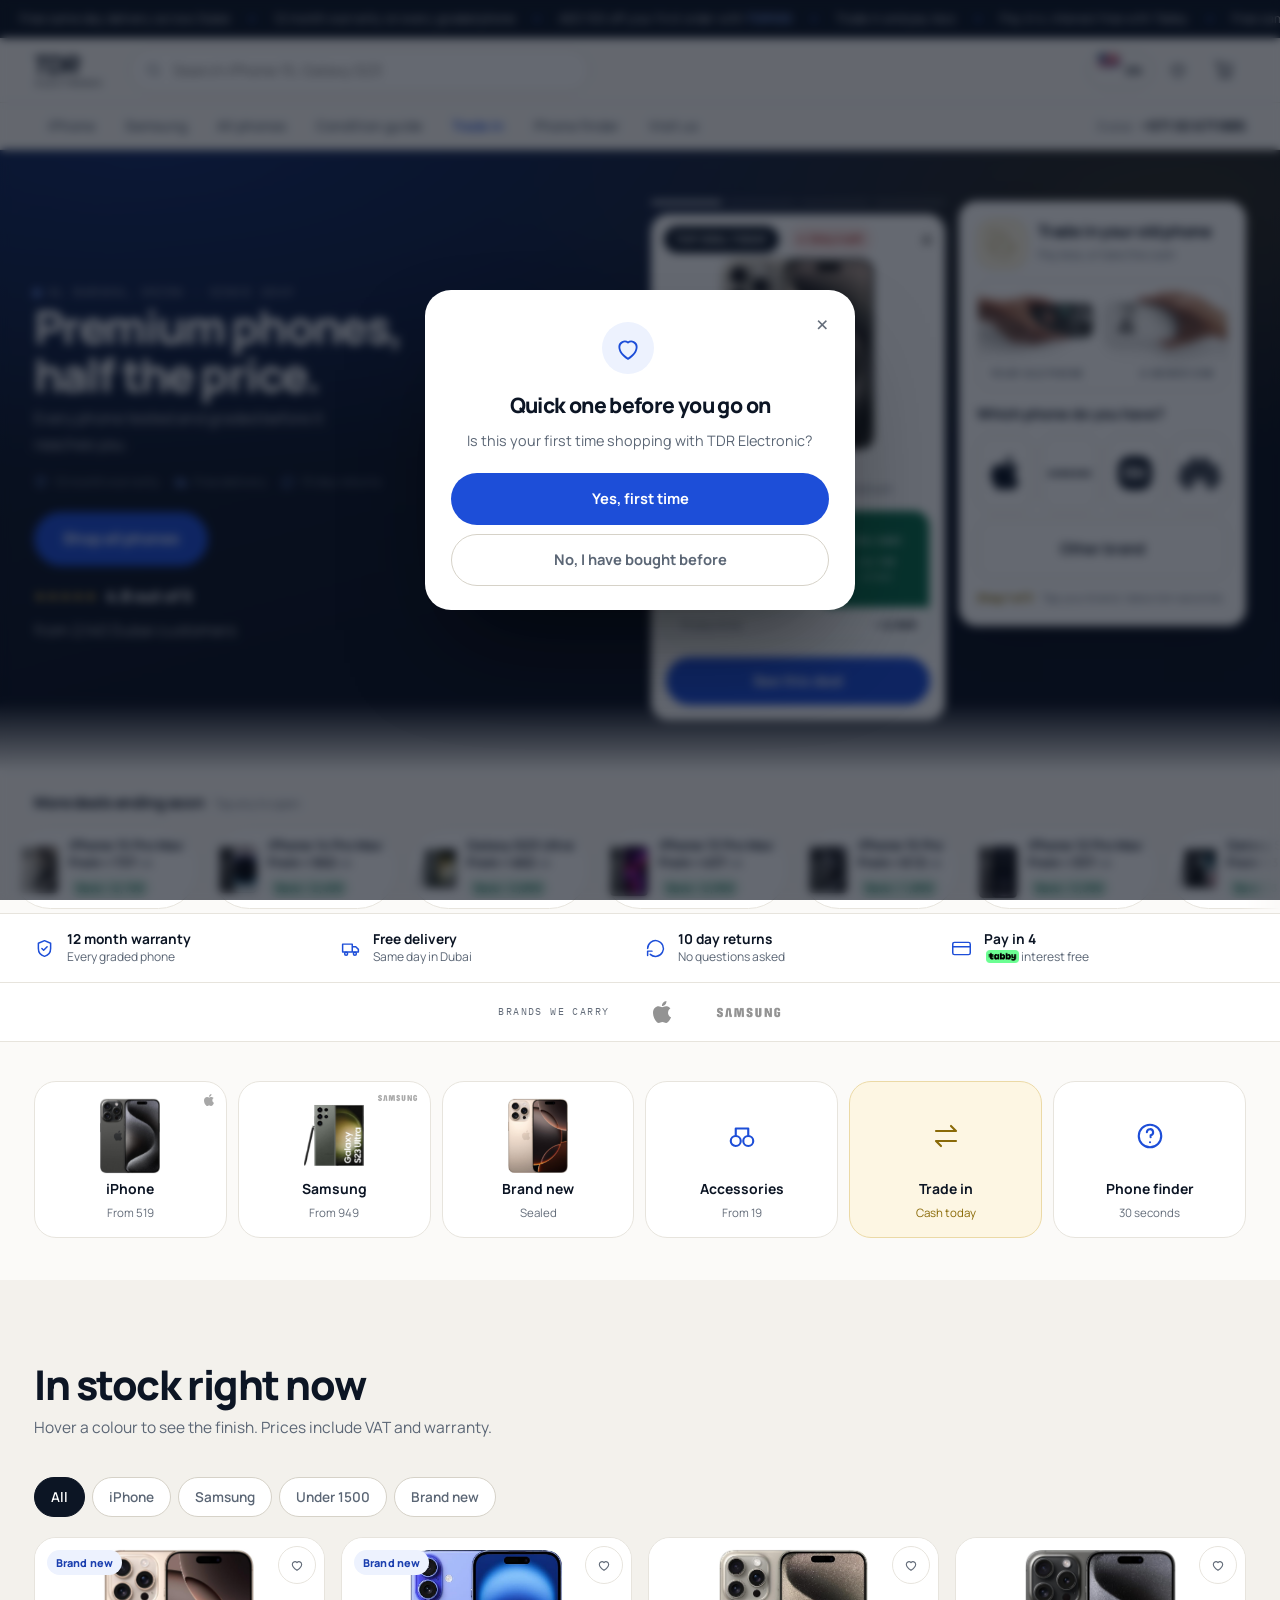
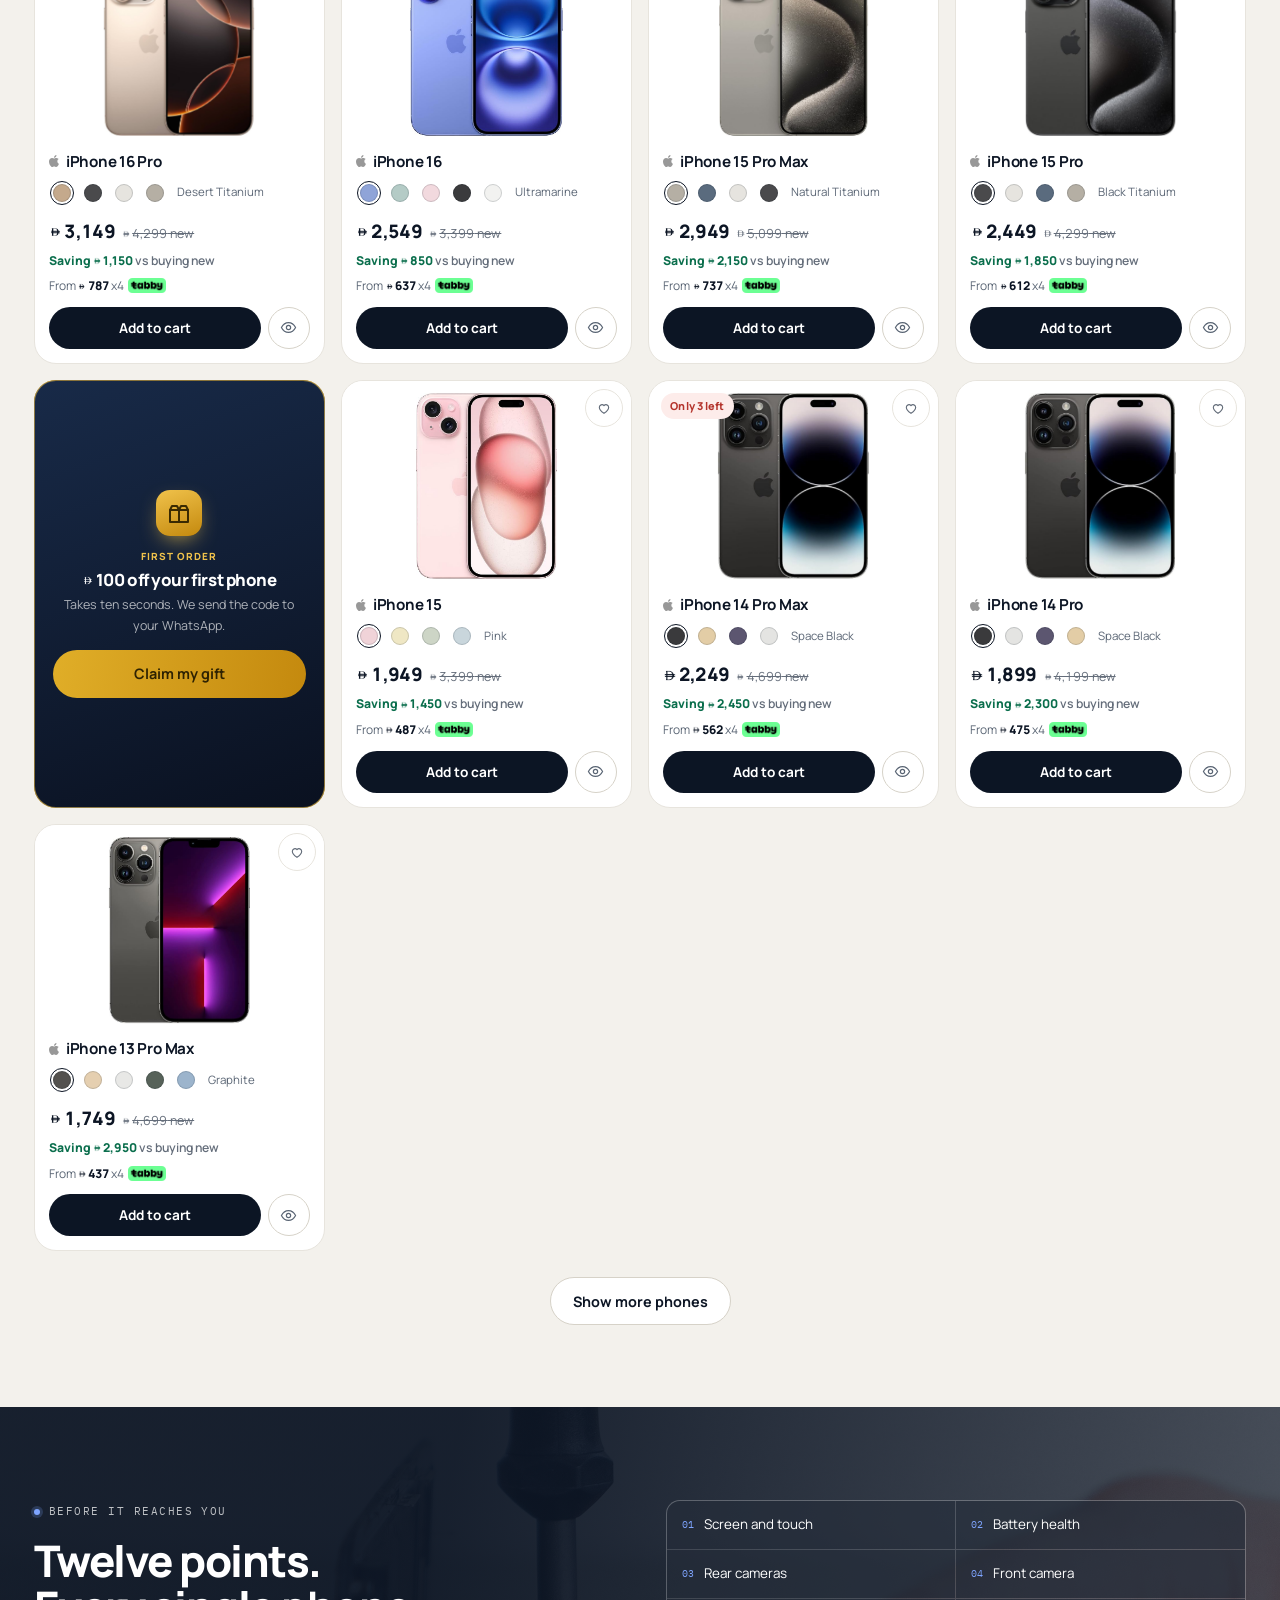
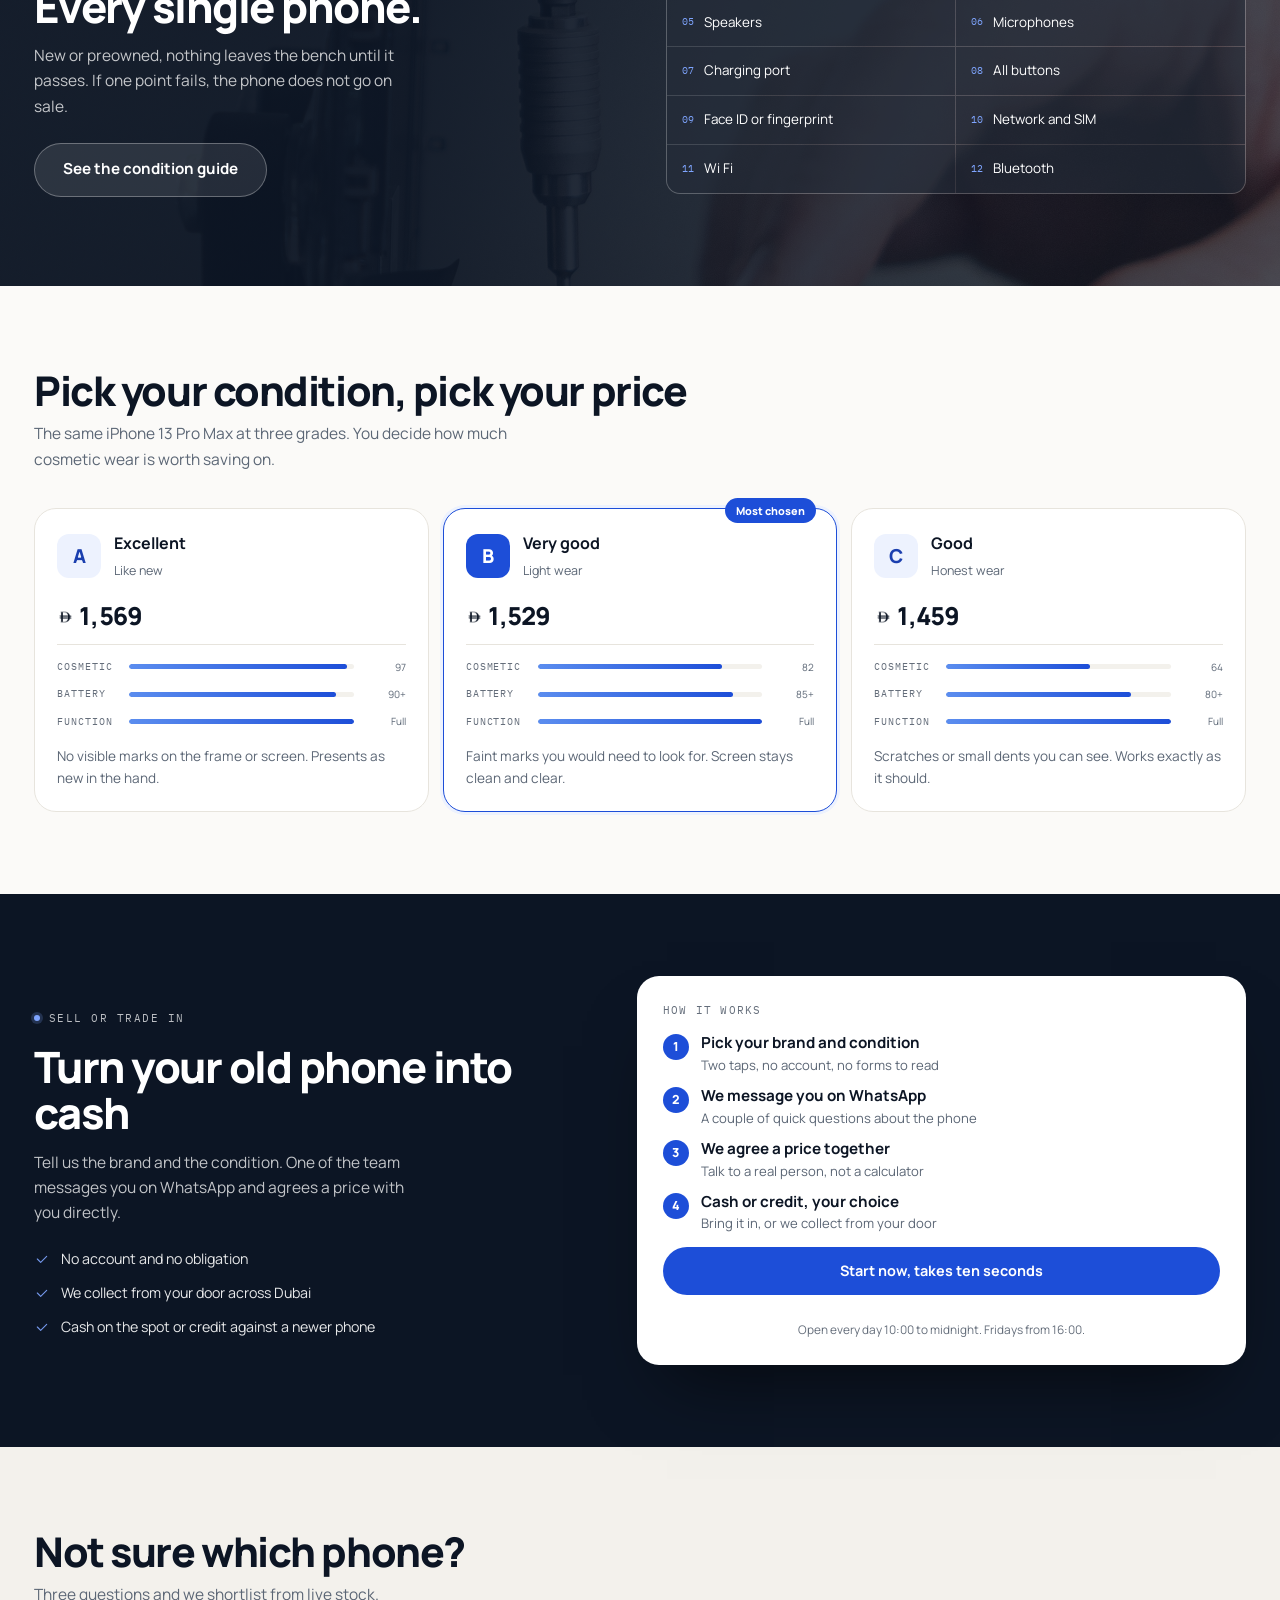
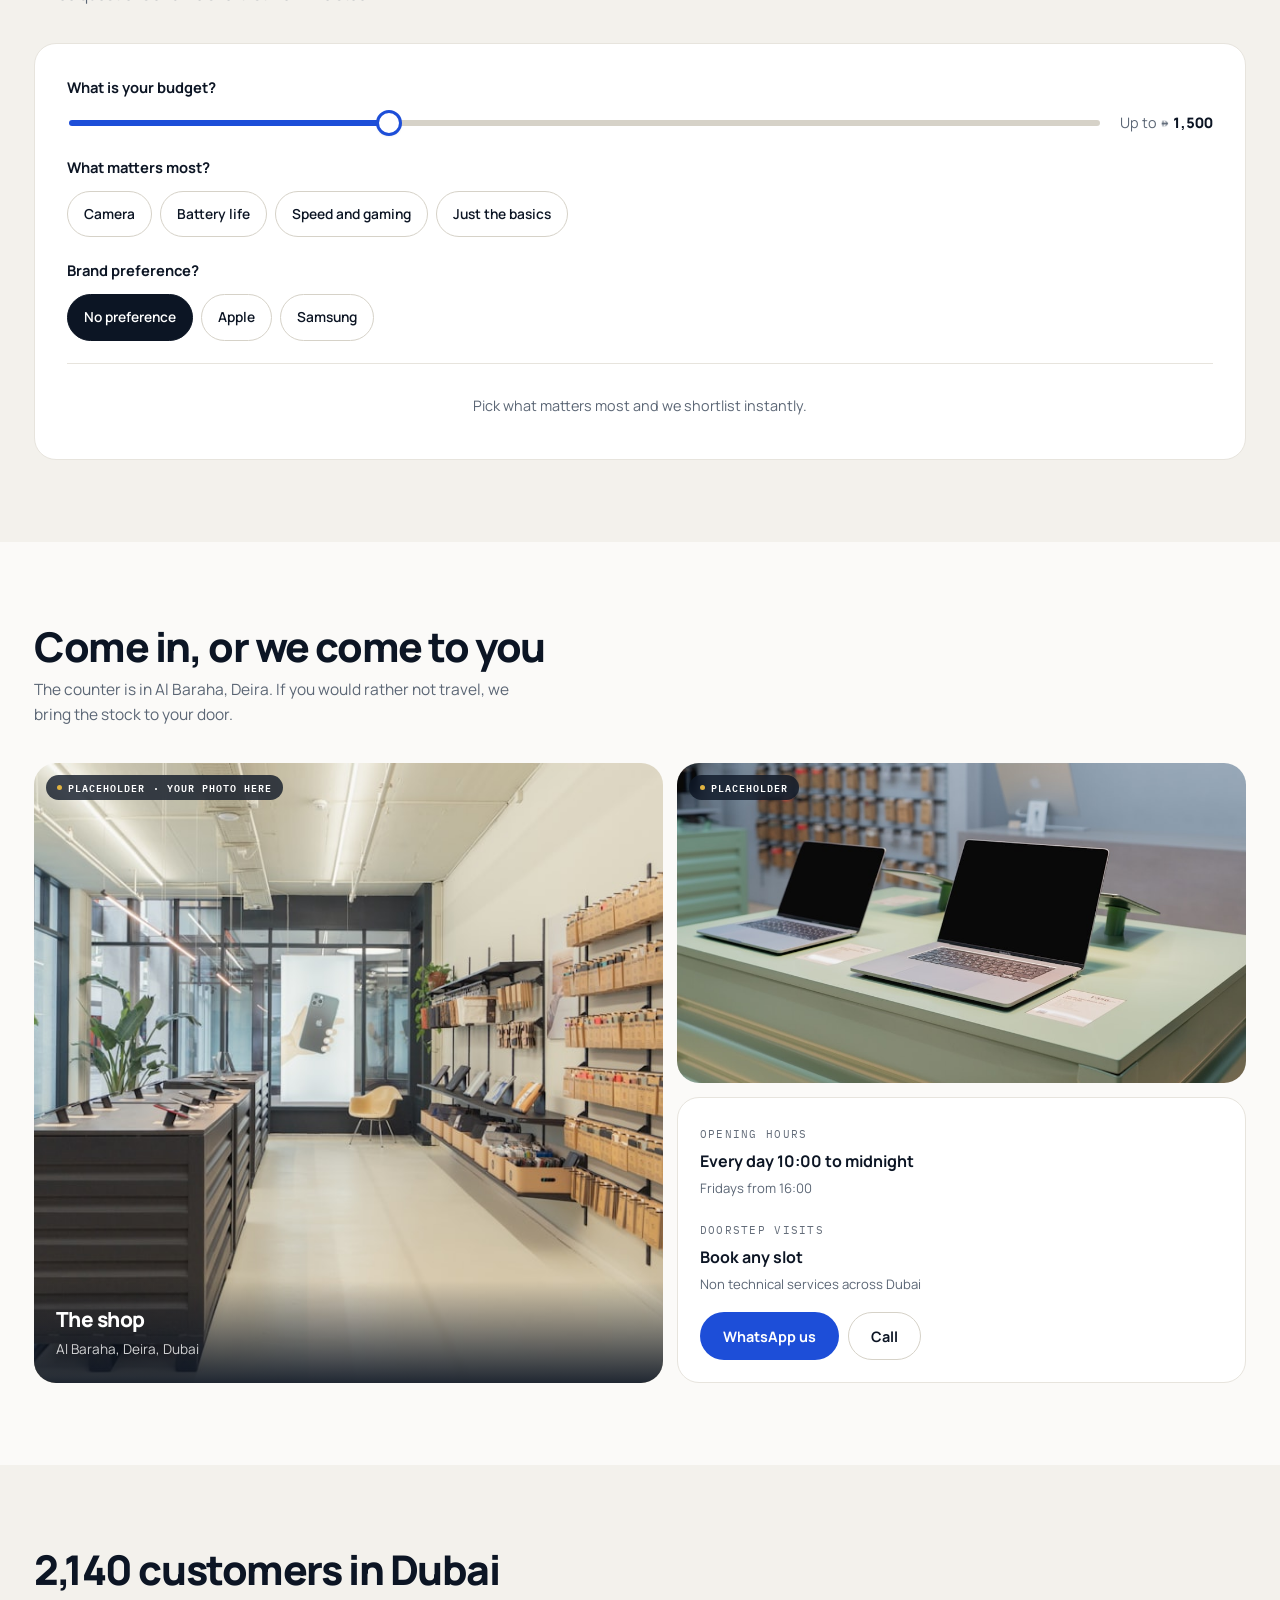
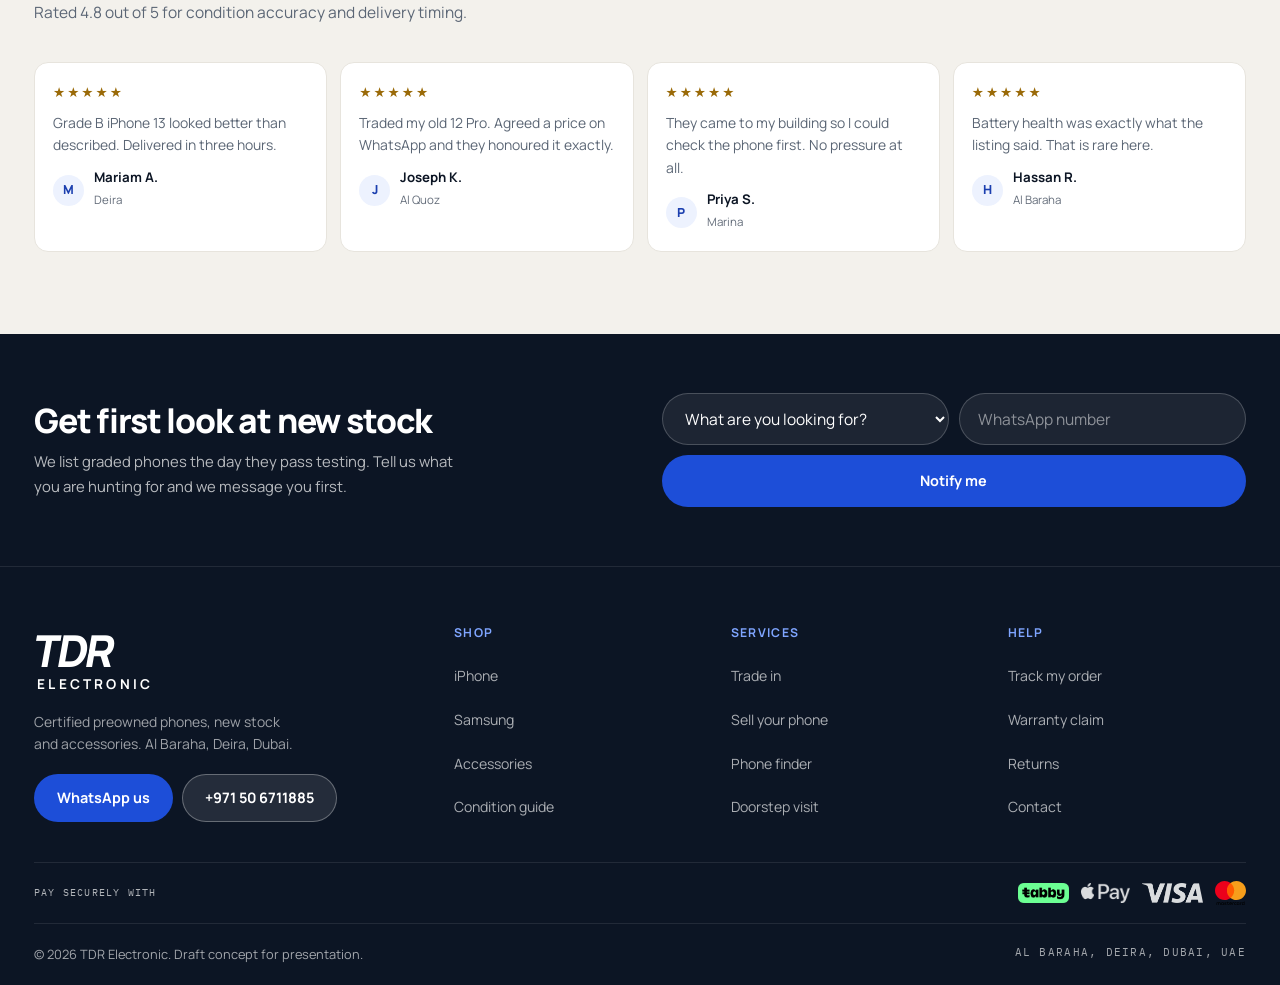
==== index.html @ 257aaaed "TDR Electronic storefront prototype, v9 Client-facing build: real branding, four languages, no trade" ====
<!doctype html>
<html lang="en">
<head>
<meta charset="utf-8">
<meta name="viewport" content="width=device-width, initial-scale=1, viewport-fit=cover">
<title>TDR Electronic | Certified Preowned Phones in Dubai</title>
<meta name="description" content="Certified preowned iPhones, Samsung and accessories in Al Baraha, Deira. Graded A to C, tested on 12 points, 12 month warranty, same day delivery across Dubai.">
<meta name="robots" content="noindex, nofollow">
<meta name="theme-color" content="#0C1524">
<link rel="icon" href="favicon.svg" type="image/svg+xml">
<link rel="preconnect" href="https://fonts.googleapis.com">
<link rel="preconnect" href="https://fonts.gstatic.com" crossorigin>
<link href="https://fonts.googleapis.com/css2?family=Manrope:wght@400;500;600;700;800&family=IBM+Plex+Mono:wght@400;500&display=swap" rel="stylesheet">
<link rel="stylesheet" href="assets/css/style.css">
<link rel="stylesheet" href="assets/css/v5.css">
<link rel="stylesheet" href="assets/css/v6.css">
<link rel="stylesheet" href="assets/css/i18n.css">
</head>
<body>

<svg width="0" height="0" style="position:absolute" aria-hidden="true"><defs>
  <linearGradient id="sheen" x1="0" y1="0" x2="1" y2="1">
    <stop offset="0" stop-color="#fff" stop-opacity=".34"/><stop offset=".26" stop-color="#fff" stop-opacity=".06"/>
    <stop offset=".55" stop-color="#000" stop-opacity=".10"/><stop offset=".80" stop-color="#fff" stop-opacity=".05"/>
    <stop offset="1" stop-color="#fff" stop-opacity=".22"/></linearGradient>
  <linearGradient id="rail" x1="0" y1="0" x2="1" y2="0">
    <stop offset="0" stop-color="#fff" stop-opacity=".55"/><stop offset=".5" stop-color="#fff" stop-opacity=".12"/>
    <stop offset="1" stop-color="#fff" stop-opacity=".42"/></linearGradient>
  <radialGradient id="lens" cx=".35" cy=".3" r=".85">
    <stop offset="0" stop-color="#5c6b80"/><stop offset=".45" stop-color="#1a222e"/><stop offset="1" stop-color="#080c12"/></radialGradient>
  <linearGradient id="plate" x1="0" y1="0" x2=".8" y2="1">
    <stop offset="0" stop-color="#fff" stop-opacity=".22"/><stop offset="1" stop-color="#000" stop-opacity=".14"/></linearGradient>
  <radialGradient id="grnd" cx=".5" cy=".5" r=".5">
    <stop offset="0" stop-color="#0C1524" stop-opacity=".30"/><stop offset="1" stop-color="#0C1524" stop-opacity="0"/></radialGradient>
</defs></svg>

<button class="ifab" id="insightFab">
  <svg viewBox="0 0 24 24"><circle cx="12" cy="12" r="3"/><path d="M2 12s3.6-7 10-7 10 7 10 7-3.6 7-10 7-10-7-10-7z"/></svg><span data-i18n="ui.insight">Insight</span>
</button>
<div class="ip" id="insightPanel" hidden>
  <div class="ip__hd"><b data-i18n="ui.captured">Captured this session</b><button id="ipClose" aria-label="Close" data-i18n-al="f.close">&times;</button></div>
  <div class="ip__st"><div><span id="ipLeads">0</span><em data-i18n="ui.leads">Leads</em></div><div><span id="ipSignals">0</span><em data-i18n="ui.signals">Signals</em></div><div><span id="ipValue">0</span><em data-i18n="ui.pipeline">Pipeline</em></div></div>
  <ul class="ip__log" id="ipLog"><li class="ip__e" data-i18n="ui.insightP">Click around to see what the site records.</li></ul>
  <p class="ip__n" data-i18n="ui.insightS">Each dashed marker earns data, not just a sale.</p>
</div>

<div class="anno"><div class="anno__t" id="annoTrack"></div></div>

<header class="hdr" id="hdr">
  <div class="wrap hdr__in">
    <button class="burger" id="burger" aria-label="Menu" data-i18n-al="nav.menu"><span></span><span></span><span></span></button>
    <a class="wm" href="#top" aria-label="TDR Electronic">
      <span class="wm__r" aria-hidden="true"><span>T</span><span class="wm__d">D</span><span>R</span></span>
      <span class="wm__s" aria-hidden="true">ELECTRONIC</span>
    </a>
    <form class="srch" id="searchForm" data-capture="Search query. Shows demand for models you do not stock yet.">
      <svg viewBox="0 0 24 24"><circle cx="11" cy="11" r="7"/><path d="M20 20l-3.5-3.5"/></svg>
      <input id="searchInput" type="search" placeholder="Search iPhone 15, Galaxy S23" data-i18n-ph="nav.searchPh" autocomplete="off">
      <div class="srch__d" id="searchDrop" hidden></div>
    </form>
    <div class="hdr__a">
      <div class="lang" id="lang">
        <button class="lang__b" id="langBtn" aria-haspopup="true" aria-expanded="false" aria-label="Language">
          <svg viewBox="0 0 24 24"><circle cx="12" cy="12" r="9"/><path d="M3 12h18M12 3a15 15 0 0 1 0 18M12 3a15 15 0 0 0 0 18"/></svg>
          <b id="langNow">EN</b>
        </button>
        <div class="lang__m" id="langMenu" hidden></div>
      </div>
      <button class="ib ib--srch" id="srchToggle" aria-label="Search" data-i18n-al="nav.search"><svg viewBox="0 0 24 24"><circle cx="11" cy="11" r="7"/><path d="M20 20l-3.5-3.5"/></svg></button>
      <button class="ib" id="wishBtn" aria-label="Wishlist" data-i18n-al="nav.wish"><svg viewBox="0 0 24 24"><path d="M12 20s-7-4.4-7-9a4 4 0 0 1 7-2.6A4 4 0 0 1 19 11c0 4.6-7 9-7 9z"/></svg><b class="bdg zero" id="wishCount">0</b></button>
      <button class="ib" id="cartBtn" aria-label="Cart" data-i18n-al="nav.cart"><svg viewBox="0 0 24 24"><path d="M6 6h15l-1.5 9h-12z"/><path d="M6 6L5 2H2"/><circle cx="9" cy="20" r="1.6"/><circle cx="18" cy="20" r="1.6"/></svg><b class="bdg zero" id="cartCount">0</b></button>
    </div>
  </div>
  <nav class="nav" id="nav"><div class="wrap nav__in">
    <a href="#shop" data-filter="Apple" data-i18n="nav.iphone">iPhone</a><a href="#shop" data-filter="Samsung" data-i18n="nav.samsung">Samsung</a>
    <a href="#shop" data-filter="all" data-i18n="nav.all">All phones</a><a href="#grades" data-i18n="nav.grades">Condition guide</a>
    <a href="#tradein" class="hot" data-i18n="nav.tradein">Trade in</a><a href="#finder" data-i18n="nav.finder">Phone finder</a><a href="#visit" data-i18n="nav.visit">Visit us</a>
    <span class="nav__ph">Dubai · <a href="tel:+971506711885">+971 50 6711885</a></span>
  </div></nav>
</header>

<main id="top">

<section class="hero">
  <div class="wrap hero__in">

    <div class="hero__c">
      <span class="eyb eyb--l"><i></i><span data-i18n="hero.eyb">Al Baraha, Deira &middot; Since 2019</span></span>
      <h1><span data-i18n="hero.h1a">Premium phones,</span><br><span data-i18n="hero.h1b">half the price.</span></h1>
      <p data-i18n="hero.sub">Every phone tested and graded before it reaches you.</p>
      <ul class="hero__t">
        <li><svg viewBox="0 0 24 24"><path d="M12 3l7 3v6c0 5-3.5 8-7 9-3.5-1-7-4-7-9V6z"/><path d="M9 12l2 2 4-4"/></svg><span data-i18n="trust.warranty">12 month warranty</span></li>
        <li><svg viewBox="0 0 24 24"><path d="M3 7h11v9H3zM14 10h4l3 3v3h-7z"/><circle cx="7" cy="18" r="1.7"/><circle cx="17" cy="18" r="1.7"/></svg><span data-i18n="trust.delivery">Free delivery</span></li>
        <li><svg viewBox="0 0 24 24"><path d="M3 12a9 9 0 1 1 3 6.7"/><path d="M3 20v-5h5"/></svg><span data-i18n="trust.returns">10 day returns</span></li>
      </ul>
      <div class="hero__cta">
        <a class="btn btn--p btn--l" href="#shop" data-i18n="hero.cta">Shop all phones</a>
      </div>
      <p class="hero__pf"><span class="hero__st" aria-hidden="true">★★★★★</span>
        <b data-i18n="hero.rating">4.8 out of 5</b> <span data-i18n="hero.ratingFrom">from 2,140 Dubai customers</span></p>
    </div>

    <div class="hero__m">
      <div class="deal" id="deal">
        <div class="deal__pg" id="dealPg"></div>
        <div class="deal__vp"><div class="deal__tr" id="dealTrack"></div></div>
        <button class="deal__nv deal__nv--p" id="dealPrev" aria-label="Previous deal" data-i18n-al="ui.prev"><svg viewBox="0 0 24 24"><path d="M15 6l-6 6 6 6"/></svg></button>
        <button class="deal__nv deal__nv--n" id="dealNext" aria-label="Next deal" data-i18n-al="ui.next"><svg viewBox="0 0 24 24"><path d="M9 6l6 6-6 6"/></svg></button>
      </div>

      <!-- trade in, sitting directly beside the deals -->
      <section class="tin2" id="tin2" data-capture="Trade in starter. Captures the model they own before anything else is asked.">
        <div class="tin2__hd">
          <span class="tin2__ic" aria-hidden="true">
            <i class="tin2__glyph" aria-hidden="true"></i>
          </span>
          <div>
            <b data-i18n="tin.title">Trade in your old phone</b>
            <i data-i18n="tin.sub">Pay less, or take the cash</i>
          </div>
        </div>

        <figure class="tin2__ph">
          <img src="assets/img/tradein-hero.webp" alt="An older phone being handed over in exchange for a new one in its box" loading="lazy" decoding="async" width="2000" height="723">
          <figcaption><span data-i18n="tin.old">Your old phone</span><span data-i18n="tin.new">A newer one</span></figcaption>
        </figure>

        <div class="tin2__q">
          <label id="tin2Lbl">Which phone do you have?</label>
          <div class="tin2__head" id="tin2Head"></div>
          <div class="tin2__opts" id="tin2Opts"></div>
          <p class="tin2__step"><b id="tin2Step">Step 1 of 3</b><span id="tin2Hint">Tap your brand, takes ten seconds</span></p>
        </div>
      </section>
    </div>

  </div>
</section>

<section class="orail">
  <div class="orail__h wrap"><b data-i18n="ui.moreDeals">More deals ending soon</b><span data-i18n="ui.tapOpen">Tap any to open</span></div>
  <div class="orail__vp"><div class="orail__t" id="offerTrack"></div></div>
</section>

<div class="tr"><div class="wrap tr__in">
  <div><svg viewBox="0 0 24 24"><path d="M12 3l7 3v6c0 5-3.5 8-7 9-3.5-1-7-4-7-9V6z"/><path d="M9 12l2 2 4-4"/></svg><b data-i18n="trust.warranty">12 month warranty</b><i data-i18n="trust.warrantySub">Every graded phone</i></div>
  <div><svg viewBox="0 0 24 24"><path d="M3 7h11v9H3zM14 10h4l3 3v3h-7z"/><circle cx="7" cy="18" r="1.7"/><circle cx="17" cy="18" r="1.7"/></svg><b data-i18n="trust.delivery">Free delivery</b><i data-i18n="trust.deliverySub">Same day in Dubai</i></div>
  <div><svg viewBox="0 0 24 24"><path d="M3 12a9 9 0 1 1 3 6.7"/><path d="M3 20v-5h5"/></svg><b data-i18n="trust.returns">10 day returns</b><i data-i18n="trust.returnsSub">No questions asked</i></div>
  <div><svg viewBox="0 0 24 24"><rect x="2" y="5" width="20" height="14" rx="2"/><path d="M2 10h20"/></svg><b data-i18n="trust.pay4">Pay in 4</b><i><img class="tby" src="assets/img/logo/tabby.webp" alt="Tabby"> <span data-i18n="trust.pay4Sub">interest free</span></i></div>
</div></div>

<div class="brands"><div class="wrap brands__in"><span data-i18n="ui.brands">Brands we carry</span><img src="assets/img/logo/apple.svg" alt="Apple"><img class="bw" src="assets/img/logo/samsung.png" alt="Samsung"></div></div>

<section class="sec sec--tight">
  <div class="wrap"><div class="rail" id="catRail">
    <a class="rc" href="#shop" data-filter="Apple"><div class="rc__d" data-dev="ip15p"></div><img class="rc__lg" src="assets/img/logo/apple.svg" alt=""><b data-i18n="nav.iphone">iPhone</b><i><span data-i18n="price.fromShort">From</span> 519</i></a>
    <a class="rc" href="#shop" data-filter="Samsung"><div class="rc__d" data-dev="s23u"></div><img class="rc__lg rc__lg--w" src="assets/img/logo/samsung.png" alt=""><b data-i18n="nav.samsung">Samsung</b><i><span data-i18n="price.fromShort">From</span> 949</i></a>
    <a class="rc" href="#shop" data-filter="new"><div class="rc__d" data-dev="ip16p"></div><b data-i18n="rail.new">Brand new</b><i data-i18n="rail.newSub">Sealed</i></a>
    <a class="rc rc--acc" href="#shop"><div class="rc__i"><svg viewBox="0 0 24 24"><circle cx="7" cy="16" r="4"/><circle cx="17" cy="16" r="4"/><path d="M7 12V6h10v6"/></svg></div><b data-i18n="rail.acc">Accessories</b><i><span data-i18n="price.fromShort">From</span> 19</i></a>
    <a class="rc rc--gold" href="#tradein"><div class="rc__i"><svg viewBox="0 0 24 24"><path d="M4 8h16l-4-4M20 16H4l4 4"/></svg></div><b data-i18n="rail.tradein">Trade in</b><i data-i18n="rail.tradeinSub">Cash today</i></a>
    <a class="rc rc--acc" href="#finder"><div class="rc__i"><svg viewBox="0 0 24 24"><circle cx="12" cy="12" r="9"/><path d="M9.5 9a2.5 2.5 0 1 1 3 2.5V13"/><path d="M12 17h.01"/></svg></div><b data-i18n="nav.finder">Phone finder</b><i data-i18n="rail.quick">30 seconds</i></a>
  </div></div>
</section>

<section class="sec sec--pap" id="shop">
  <div class="wrap">
    <header class="sh">
      <div><h2 data-i18n="grid.h2">In stock right now</h2><p data-i18n="grid.sub">Hover a colour to see the finish. Prices include VAT and warranty.</p></div>
    </header>
    <div class="fl" id="filters" data-capture="Filter use. Tells you which brands and budgets your traffic wants.">
      <button class="on" data-f="all" data-i18n="grid.all">All</button><button data-f="Apple" data-i18n="nav.iphone">iPhone</button>
      <button data-f="Samsung" data-i18n="nav.samsung">Samsung</button><button data-f="under1500" data-i18n="grid.under">Under 1500</button><button data-f="new" data-i18n="card.new">Brand new</button>
    </div>
    <div class="grid" id="grid"></div>
    <div class="more"><button class="btn btn--o" id="loadMore" data-i18n="grid.more">Show more phones</button></div>
  </div>
</section>

<section class="chk">
  <div class="chk__bg"><img src="assets/img/workshop-sm.jpg" srcset="assets/img/workshop-sm.jpg 1000w, assets/img/workshop.jpg 2400w" sizes="100vw" loading="lazy" alt=""></div>
  <div class="wrap chk__in">
    <div class="chk__c">
      <span class="eyb eyb--l"><i></i><span data-i18n="chk.eyb">Before it reaches you</span></span>
      <h2><span data-i18n="chk.h2a">Twelve points.</span><br><span data-i18n="chk.h2b">Every single phone.</span></h2>
      <p data-i18n="chk.p">New or preowned, nothing leaves the bench until it passes. If one point fails, the phone does not go on sale.</p>
      <a class="btn btn--w btn--l" href="#grades" data-i18n="chk.cta">See the condition guide</a>
    </div>
    <ol class="chk__l">
      <li data-i18n="chk.1">Screen and touch</li><li data-i18n="chk.2">Battery health</li><li data-i18n="chk.3">Rear cameras</li><li data-i18n="chk.4">Front camera</li>
      <li data-i18n="chk.5">Speakers</li><li data-i18n="chk.6">Microphones</li><li data-i18n="chk.7">Charging port</li><li data-i18n="chk.8">All buttons</li>
      <li data-i18n="chk.9">Face ID or fingerprint</li><li data-i18n="chk.10">Network and SIM</li><li data-i18n="chk.11">Wi Fi</li><li data-i18n="chk.12">Bluetooth</li>
    </ol>
  </div>
</section>

<section class="sec" id="grades">
  <div class="wrap">
    <header class="sh"><div><h2 data-i18n="gr.h2">Pick your condition, pick your price</h2>
      <p data-i18n="gr.sub">The same iPhone 13 Pro Max at three grades. You decide how much cosmetic wear is worth saving on.</p></div></header>
    <div class="gr">
      <article class="gc"><div class="gc__h"><span class="gl">A</span><div><b data-i18n="gr.a">Excellent</b><i data-i18n="gr.aSub">Like new</i></div></div>
        <div class="gc__p"><i class="dh"></i>1,569</div>
        <ul><li><span data-i18n="gr.cosmetic">Cosmetic</span><i class="mt"><b style="--v:97%"></b></i><em>97</em></li>
          <li><span data-i18n="gr.battery">Battery</span><i class="mt"><b style="--v:92%"></b></i><em>90+</em></li>
          <li><span data-i18n="gr.function">Function</span><i class="mt"><b style="--v:100%"></b></i><em data-i18n="gr.full">Full</em></li></ul>
        <p data-i18n="gr.aTxt">No visible marks on the frame or screen. Presents as new in the hand.</p></article>
      <article class="gc is-p"><span class="gt" data-i18n="gr.chosen">Most chosen</span>
        <div class="gc__h"><span class="gl">B</span><div><b data-i18n="gr.b">Very good</b><i data-i18n="gr.bSub">Light wear</i></div></div>
        <div class="gc__p"><i class="dh"></i>1,529</div>
        <ul><li><span data-i18n="gr.cosmetic">Cosmetic</span><i class="mt"><b style="--v:82%"></b></i><em>82</em></li>
          <li><span data-i18n="gr.battery">Battery</span><i class="mt"><b style="--v:87%"></b></i><em>85+</em></li>
          <li><span data-i18n="gr.function">Function</span><i class="mt"><b style="--v:100%"></b></i><em data-i18n="gr.full">Full</em></li></ul>
        <p data-i18n="gr.bTxt">Faint marks you would need to look for. Screen stays clean and clear.</p></article>
      <article class="gc"><div class="gc__h"><span class="gl">C</span><div><b data-i18n="gr.c">Good</b><i data-i18n="gr.cSub">Honest wear</i></div></div>
        <div class="gc__p"><i class="dh"></i>1,459</div>
        <ul><li><span data-i18n="gr.cosmetic">Cosmetic</span><i class="mt"><b style="--v:64%"></b></i><em>64</em></li>
          <li><span data-i18n="gr.battery">Battery</span><i class="mt"><b style="--v:82%"></b></i><em>80+</em></li>
          <li><span data-i18n="gr.function">Function</span><i class="mt"><b style="--v:100%"></b></i><em data-i18n="gr.full">Full</em></li></ul>
        <p data-i18n="gr.cTxt">Scratches or small dents you can see. Works exactly as it should.</p></article>
    </div>
  </div>
</section>

<section class="sec sec--ink" id="tradein">
  <div class="wrap tin">
    <div class="tin__c">
      <span class="eyb eyb--l"><i></i><span data-i18n="tin2.eyb">Sell or trade in</span></span>
      <h2 data-i18n="tin2.h2">Turn your old phone into cash</h2>
      <p data-i18n="tin2.p">Tell us the brand and the condition. One of the team messages you on WhatsApp and agrees a price with you directly.</p>
      <ul class="tin__l">
        <li><svg viewBox="0 0 24 24"><path d="M5 12l5 5 9-9"/></svg><span data-i18n="tin2.l1">No account and no obligation</span></li>
        <li><svg viewBox="0 0 24 24"><path d="M5 12l5 5 9-9"/></svg><span data-i18n="tin2.l2">We collect from your door across Dubai</span></li>
        <li><svg viewBox="0 0 24 24"><path d="M5 12l5 5 9-9"/></svg><span data-i18n="tin2.l3">Cash on the spot or credit against a newer phone</span></li>
      </ul>
    </div>
    <!-- The price is agreed on WhatsApp, not quoted here, so this panel sells
         certainty instead of a number. Knowing exactly what happens next is what
         replaces the figure as the reason to finish. -->
    <div class="tin__b tin__b--how">
      <span class="mono" data-i18n="tin2.how">How it works</span>
      <ol class="hw">
        <li><b>1</b><div><strong data-i18n="tin2.s1">Pick your brand and condition</strong><span data-i18n="tin2.s1s">Two taps, no account, no forms to read</span></div></li>
        <li><b>2</b><div><strong data-i18n="tin2.s2">We message you on WhatsApp</strong><span data-i18n="tin2.s2s">A couple of quick questions about the phone</span></div></li>
        <li><b>3</b><div><strong data-i18n="tin2.s3">We agree a price together</strong><span data-i18n="tin2.s3s">Talk to a real person, not a calculator</span></div></li>
        <li><b>4</b><div><strong data-i18n="tin2.s4">Cash or credit, your choice</strong><span data-i18n="tin2.s4s">Bring it in, or we collect from your door</span></div></li>
      </ol>
      <a class="btn btn--p btn--full" href="#tin2" id="tinJump" data-i18n="tin2.cta">Start now, takes ten seconds</a>
      <p class="fine" data-i18n="tin.hours">Open every day 10:00 to midnight. Fridays from 16:00.</p>
    </div>
  </div>
</section>

<section class="sec sec--pap" id="finder">
  <div class="wrap">
    <header class="sh"><div><h2 data-i18n="fin.h2">Not sure which phone?</h2><p data-i18n="fin.sub">Three questions and we shortlist from live stock.</p></div></header>
    <div class="fin" data-capture="Preference profile. Budget band, priority feature and brand lean. Powers segmented remarketing.">
      <div class="fin__q"><label data-i18n="fin.budget">What is your budget?</label>
        <div class="fin__sl"><input type="range" id="finBudget" min="400" max="4000" step="100" value="1500">
          <output><span data-i18n="fin.upto">Up to</span> <i class="dh"></i><b id="finBudgetOut">1,500</b></output></div></div>
      <div class="fin__q"><label data-i18n="fin.matters">What matters most?</label>
        <div class="ch" id="finPriority"><button data-v="camera" data-i18n="fin.camera">Camera</button><button data-v="battery" data-i18n="fin.batt">Battery life</button>
          <button data-v="gaming" data-i18n="fin.speed">Speed and gaming</button><button data-v="basic" data-i18n="fin.basics">Just the basics</button></div></div>
      <div class="fin__q"><label data-i18n="fin.brand">Brand preference?</label>
        <div class="ch" id="finBrand"><button data-v="any" class="on" data-i18n="fin.any">No preference</button>
          <button data-v="Apple">Apple</button><button data-v="Samsung" data-i18n="nav.samsung">Samsung</button></div></div>
      <div class="fin__o" id="finOut"></div>
    </div>
  </div>
</section>

<section class="sec" id="visit">
  <div class="wrap">
    <header class="sh"><div><h2 data-i18n="vis.h2">Come in, or we come to you</h2>
      <p data-i18n="vis.p">The counter is in Al Baraha, Deira. If you would rather not travel, we bring the stock to your door.</p></div></header>
    <div class="vis">
      <figure class="vis__a"><img src="assets/img/store-sm.jpg" srcset="assets/img/store-sm.jpg 1000w, assets/img/store.jpg 2400w" sizes="(max-width:900px) 92vw, 52vw" loading="lazy" alt="Shop interior">
        <span class="phold" data-i18n="vis.phold">Placeholder &middot; your photo here</span>
        <figcaption><b data-i18n="vis.shop">The shop</b><span data-i18n="vis.addr">Al Baraha, Deira, Dubai</span></figcaption></figure>
      <div class="vis__b">
        <figure><img src="assets/img/counter-sm.jpg" loading="lazy" alt="Devices on the counter">
          <span class="phold" data-i18n="vis.pholdShort">Placeholder</span></figure>
        <div class="vis__i">
          <div><span class="mono" data-i18n="vis.hours">Opening hours</span><b data-i18n="vis.hoursV">Every day 10:00 to midnight</b><i data-i18n="vis.hoursF">Fridays from 16:00</i></div>
          <div><span class="mono" data-i18n="vis.door">Doorstep visits</span><b data-i18n="vis.doorV">Book any slot</b><i data-i18n="vis.doorS">Non technical services across Dubai</i></div>
          <div class="vis__cta"><a class="btn btn--p" href="https://wa.me/971506711885" target="_blank" rel="noopener" data-i18n="vis.wa">WhatsApp us</a>
            <a class="btn btn--o" href="tel:+971506711885" data-i18n="vis.call">Call</a></div>
        </div>
      </div>
    </div>
  </div>
</section>

<section class="sec sec--pap"><div class="wrap">
  <header class="sh"><div><h2 data-i18n="rev.h2">2,140 customers in Dubai</h2><p data-i18n="rev.sub">Rated 4.8 out of 5 for condition accuracy and delivery timing.</p></div></header>
  <div class="rev" id="revs"></div>
</div></section>

<section class="cap"><div class="wrap cap__in">
  <div><h2 data-i18n="cap.h2">Get first look at new stock</h2>
    <p data-i18n="cap.p">We list graded phones the day they pass testing. Tell us what you are hunting for and we message you the moment it lands.</p></div>
  <form class="cap__f" id="capForm" data-capture="Stock alert. Model wanted plus contact. Turns dead traffic into a waiting list you can sell against.">
    <select id="capModel"><option value="" data-i18n="cap.q">What are you looking for?</option>
      <option>iPhone 15 Pro Max</option><option>iPhone 15</option><option>iPhone 14 Pro</option><option>iPhone 13</option>
      <option>Galaxy S23 Ultra</option><option>Galaxy S22</option><option data-i18n="rail.acc">Accessories</option><option data-i18n="cap.other">Something else</option></select>
    <input type="tel" id="capPhone" placeholder="WhatsApp number" data-i18n-ph="f.wa" required>
    <button class="btn btn--p" type="submit" data-i18n="cap.cta">Notify me</button>
  </form>
</div></section>

</main>

<footer class="ft"><div class="wrap">
  <div class="ft__t">
    <div class="ft__br">
      <a class="wm wm--l" href="#top" aria-label="TDR Electronic">
        <span class="wm__r" aria-hidden="true"><span>T</span><span class="wm__d">D</span><span>R</span></span>
        <span class="wm__s" aria-hidden="true">ELECTRONIC</span></a>
      <p data-i18n="ft.blurb">Certified preowned phones, new stock and accessories. Al Baraha, Deira, Dubai.</p>
      <div class="ft__b"><a class="btn btn--p" href="https://wa.me/971506711885" target="_blank" rel="noopener" data-i18n="vis.wa">WhatsApp us</a>
        <a class="btn btn--w" href="tel:+971506711885">+971 50 6711885</a></div>
    </div>
    <div><h4 data-i18n="ft.shop">Shop</h4><ul><li><a href="#shop" data-i18n="nav.iphone">iPhone</a></li><li><a href="#shop" data-i18n="nav.samsung">Samsung</a></li><li><a href="#shop" data-i18n="rail.acc">Accessories</a></li><li><a href="#grades" data-i18n="nav.grades">Condition guide</a></li></ul></div>
    <div><h4 data-i18n="ft.services">Services</h4><ul><li><a href="#tradein" data-i18n="nav.tradein">Trade in</a></li><li><a href="#tradein" data-i18n="ft.sell">Sell your phone</a></li><li><a href="#finder" data-i18n="nav.finder">Phone finder</a></li><li><a href="#visit" data-i18n="ft.door">Doorstep visit</a></li></ul></div>
    <div><h4 data-i18n="ft.help">Help</h4><ul><li><a href="#" data-i18n="ft.track">Track my order</a></li><li><a href="#" data-i18n="ft.warranty">Warranty claim</a></li><li><a href="#" data-i18n="ft.returns">Returns</a></li><li><a href="#visit" data-i18n="ft.contact">Contact</a></li></ul></div>
  </div>
  <div class="ft__pay"><span data-i18n="ft.pay">Pay securely with</span><div><img src="assets/img/logo/tabby.webp" alt="Tabby"><img src="assets/img/logo/applepay.webp" alt="Apple Pay"><img src="assets/img/logo/visa.webp" alt="Visa"><img src="assets/img/logo/mastercard.svg" alt="Mastercard"></div></div>
    <div class="ft__base"><p>&copy; <span id="yr">2026</span> <span data-i18n="ft.rights">TDR Electronic. Draft concept for presentation.</span></p>
    <p class="mono" data-i18n="ft.addr">Al Baraha, Deira, Dubai, UAE</p></div>
</div></footer>

<a class="wafab" href="https://wa.me/971506711885" target="_blank" rel="noopener" aria-label="WhatsApp us">
  <svg viewBox="0 0 24 24" class="f"><path d="M12 2a10 10 0 0 0-8.6 15l-1.4 5 5.2-1.4A10 10 0 1 0 12 2m0 18a8 8 0 0 1-4.1-1.1l-.3-.2-3 .8.8-2.9-.2-.3A8 8 0 1 1 12 20m4.5-6c-.2-.1-1.4-.7-1.7-.8s-.4-.1-.5.1-.6.8-.8 1-.3.2-.5.1a6.6 6.6 0 0 1-3.3-2.9c-.2-.4 0-.5.1-.7l.4-.4.2-.4v-.4l-.8-1.8c-.2-.5-.4-.4-.5-.4h-.5a.9.9 0 0 0-.7.3 2.8 2.8 0 0 0-.8 2 4.8 4.8 0 0 0 1 2.5 11 11 0 0 0 4.2 3.7c1.5.6 2.1.7 2.9.6a2.5 2.5 0 0 0 1.6-1.2 2 2 0 0 0 .2-1.1z"/></svg>
</a>

<button class="sbar" id="sbar" hidden>
  <span class="sbar__ic"><svg viewBox="0 0 24 24"><path d="M6 6h15l-1.5 9h-12z"/><path d="M6 6L5 2H2"/><circle cx="9" cy="20" r="1.6"/><circle cx="18" cy="20" r="1.6"/></svg><b id="sbarN">0</b></span>
  <span class="sbar__l"><span data-i18n="cart.view">View cart</span><em id="sbarSave"></em></span>
  <span class="sbar__p" id="sbarPrice"></span>
  <svg class="sbar__a" viewBox="0 0 24 24"><path d="M9 6l6 6-6 6"/></svg>
</button>

<div class="scrim" id="scrim"></div>

<aside class="sheet" id="cartDrawer" hidden aria-label="Cart" data-i18n-al="nav.cart">
  <div class="sheet__g"></div>
  <header><b data-i18n="cart.title">Your cart</b><button data-close aria-label="Close" data-i18n-al="f.close">&times;</button></header>
  <div class="ship" id="shipBar"><i></i><span id="shipTxt"></span></div>
  <div class="sheet__b" id="cartBody"></div>
  <footer class="sheet__f" id="cartFoot"></footer>
</aside>

<aside class="sheet sheet--w" id="pdpDrawer" hidden aria-label="Product">
  <div class="sheet__g"></div>
  <header><b id="pdpTitle" data-i18n="ui.product">Product</b><button data-close aria-label="Close" data-i18n-al="f.close">&times;</button></header>
  <div class="sheet__b" id="pdpBody"></div>
</aside>

<div class="mdl" id="modal" hidden><div class="mdl__b" id="modalBox"></div></div>

<!-- GIFT FLOW -->
<div class="gf" id="giftFlow" hidden>
  <div class="gf__box" id="giftBox"></div>
</div>

<div class="tst" id="toasts"></div>
<script src="assets/js/i18n.js"></script>
<script src="assets/js/main.js" defer></script>
</body>
</html>
---- assets/css/style.css ----
/* TDR Electronic v3. Mobile first. Blue = trust, green = saving, gold = reward. */
:root{
  --paper:#FBFAF8; --white:#fff; --surf:#F3F1EC;
  --ink:#0C1524; --ink2:#5B6675; --ink3:#646D7A;
  --blue:#1D4ED8; --blue-d:#1B3FAF; --blue-t:#EDF2FE; --blue-t2:#F6F8FE;
  --line:#E7E4DD; --line2:#D6D2C8;
  --ok:#0A6E4C; --ok-t:#E3F4EC; --ok-br:#12A16E;
  --gold:#8A6A08; --gold-br:#D9A521; --gold-t:#FDF6E3;
  --hot:#B4342C; --hot-t:#FDECEA;
  --f:"Manrope",system-ui,sans-serif; --m:"IBM Plex Mono",monospace;
  --r:14px; --rs:10px; --rl:22px;
  --e:cubic-bezier(.22,.61,.36,1); --eo:cubic-bezier(.16,1,.3,1);
  --sh:0 1px 2px rgba(12,21,36,.05),0 10px 26px -14px rgba(12,21,36,.16);
  --shl:0 2px 8px rgba(12,21,36,.05),0 30px 60px -26px rgba(12,21,36,.30);
  --wrap:1320px; --sbar-h:0px;
}
*,*::before,*::after{box-sizing:border-box}
html{-webkit-text-size-adjust:100%;scroll-behavior:smooth;scroll-padding-top:110px}
body{margin:0;background:var(--paper);color:var(--ink);font-family:var(--f);font-size:15.5px;line-height:1.62;-webkit-font-smoothing:antialiased;overflow-x:hidden;padding-bottom:var(--sbar-h)}
img{max-width:100%;height:auto;display:block}
svg{display:block;fill:none;stroke:currentColor;stroke-width:1.7;stroke-linecap:round;stroke-linejoin:round}
svg.f{fill:currentColor;stroke:none}
a{color:inherit;text-decoration:none}
h1,h2,h3,h4,p,ul,ol,figure{margin:0;padding:0}
ul,ol{list-style:none}
button{font:inherit;color:inherit;background:none;border:0;cursor:pointer}
input,select{font:inherit;color:inherit}
:focus-visible{outline:2px solid var(--blue);outline-offset:2px}
.wrap{width:100%;max-width:var(--wrap);margin-inline:auto;padding-inline:clamp(16px,3.6vw,34px)}
.mono{font-family:var(--m);font-size:10.5px;letter-spacing:.12em;text-transform:uppercase;color:var(--ink3)}
.cur{font-size:.72em;font-weight:700;opacity:.72;letter-spacing:.02em}
.sec{padding-block:clamp(48px,6.4vw,96px)}
.sec--tight{padding-block:clamp(24px,3vw,40px)}
.sec--pap{background:var(--surf)}
.sh{margin-bottom:clamp(20px,3vw,36px)}
.sh h2{font-size:clamp(1.65rem,3.2vw,2.6rem);font-weight:800;letter-spacing:-.035em;line-height:1.08}
.sh p{color:var(--ink2);margin-top:9px;max-width:54ch}
.eyb{display:inline-flex;align-items:center;gap:9px;font-family:var(--m);font-size:10.5px;letter-spacing:.14em;text-transform:uppercase;color:var(--ink2)}
.eyb i{width:6px;height:6px;border-radius:99px;background:var(--blue);box-shadow:0 0 0 3px var(--blue-t)}
.eyb--l{color:rgba(255,255,255,.72)}
.eyb--l i{background:#7FA5FF;box-shadow:0 0 0 3px rgba(127,165,255,.2)}
.sv{color:var(--ok);font-weight:700;font-style:normal}

.wm{display:inline-flex;flex-direction:column;line-height:1;padding-block:5px;--wb:var(--paper)}
.wm__r{display:flex;font-weight:800;font-size:25px;letter-spacing:-.065em;transform:skewX(-10deg)}
.wm__d{position:relative;z-index:1;-webkit-text-stroke:.095em var(--wb);paint-order:stroke fill}
.wm__s{font-weight:700;font-size:7.8px;letter-spacing:.235em;text-indent:.235em;text-align:center;margin-top:3px}
.wm--l{color:#fff;--wb:#0C1524}
.wm--l .wm__r{font-size:44px}.wm--l .wm__s{font-size:13.6px;margin-top:6px}

.btn{display:inline-flex;align-items:center;justify-content:center;gap:8px;height:48px;padding:0 22px;border-radius:99px;font-weight:700;font-size:.9rem;white-space:nowrap;border:1.5px solid transparent;transition:.22s var(--e)}
.btn--l{height:54px;padding:0 28px;font-size:.95rem}
.btn--p{background:var(--blue);color:#fff}
.btn--p:hover{background:var(--blue-d);transform:translateY(-2px);box-shadow:0 12px 26px -12px rgba(29,78,216,.75)}
.btn--o{border-color:var(--line2);background:var(--white);color:var(--ink)}
.btn--o:hover{border-color:var(--ink);transform:translateY(-2px)}
.btn--w{background:rgba(255,255,255,.1);border-color:rgba(255,255,255,.3);color:#fff}
.btn--w:hover{background:#fff;color:var(--ink);border-color:#fff}
.btn--full{width:100%}

.anno{background:var(--ink);color:#fff;overflow:hidden;font-size:.78rem;padding:9px 0}
.anno__t{display:flex;width:max-content;animation:mq 46s linear infinite}
.anno__t span{padding-inline:20px;white-space:nowrap;opacity:.85}
.anno__t b{color:#8FB0FF}
.anno__t i{width:4px;height:4px;border-radius:99px;background:#3B6BE0;align-self:center;flex:none}
@keyframes mq{to{transform:translateX(-50%)}}

.hdr{position:sticky;top:0;z-index:60;background:rgba(251,250,248,.94);backdrop-filter:blur(14px);-webkit-backdrop-filter:blur(14px);border-bottom:1px solid var(--line)}
.hdr__in{display:flex;align-items:center;gap:clamp(10px,2vw,28px);height:64px}
.burger{display:none;flex-direction:column;gap:4px;width:42px;height:42px;align-items:center;justify-content:center;margin-left:-8px}
.burger span{width:18px;height:2px;background:var(--ink);border-radius:2px;transition:.25s var(--e)}
.burger.on span:nth-child(1){transform:translateY(6px) rotate(45deg)}
.burger.on span:nth-child(2){opacity:0}
.burger.on span:nth-child(3){transform:translateY(-6px) rotate(-45deg)}
.srch{position:relative;flex:1;max-width:460px}
.srch>svg{position:absolute;left:15px;top:50%;transform:translateY(-50%);width:17px;height:17px;color:var(--ink3)}
.srch input{width:100%;height:44px;border:1.5px solid var(--line2);border-radius:99px;padding:0 18px 0 42px;background:var(--white);transition:.2s var(--e)}
.srch input:focus{border-color:var(--blue);outline:none;box-shadow:0 0 0 4px var(--blue-t)}
.srch__d{position:absolute;top:52px;left:0;right:0;background:#fff;border:1px solid var(--line);border-radius:var(--r);box-shadow:var(--shl);padding:6px;z-index:5;max-height:320px;overflow:auto}
.srch__d a{display:flex;gap:12px;padding:11px 13px;border-radius:var(--rs);font-size:.87rem}
.srch__d a:hover{background:var(--blue-t)}
.srch__d a b{margin-left:auto;color:var(--blue)}
.srch__d .none{padding:14px;color:var(--ink2);font-size:.86rem}
.hdr__a{display:flex;align-items:center;gap:2px;margin-left:auto}
.ib{position:relative;width:44px;height:44px;display:grid;place-items:center;border-radius:99px;transition:.2s var(--e)}
.ib svg{width:20px;height:20px}
.ib:hover{background:var(--blue-t);color:var(--blue)}
.ib--srch{display:none}
.bdg{position:absolute;top:3px;right:1px;min-width:18px;height:18px;padding:0 4px;border-radius:99px;background:var(--blue);color:#fff;font-size:10px;font-weight:800;display:grid;place-items:center;line-height:1}
.bdg.zero{display:none}
.bdg.pop{animation:pop .4s var(--eo)}
@keyframes pop{0%{transform:scale(1)}40%{transform:scale(1.5)}100%{transform:scale(1)}}
.nav{border-top:1px solid var(--line)}
.nav__in{display:flex;align-items:center;gap:2px;height:46px;overflow-x:auto;scrollbar-width:none}
.nav__in::-webkit-scrollbar{display:none}
.nav__in a{padding:9px 14px;border-radius:99px;font-size:.865rem;font-weight:600;color:var(--ink2);white-space:nowrap;transition:.2s var(--e)}
.nav__in a:hover{background:var(--blue-t);color:var(--blue-d)}
.nav__in a.hot{color:var(--blue)}
.nav__ph{margin-left:auto;font-size:.82rem;color:var(--ink3);white-space:nowrap}
.nav__ph a{display:inline;padding:0;color:var(--ink);font-weight:700}

.tr{background:var(--white);border-block:1px solid var(--line)}
.tr__in{display:grid;grid-template-columns:repeat(4,1fr);gap:10px;padding-block:16px}
.tr__in>div{display:grid;grid-template-columns:auto 1fr;grid-template-rows:auto auto;column-gap:12px;align-items:center}
.tr__in svg{width:21px;height:21px;color:var(--blue);grid-row:1/3}
.tr__in b{font-size:.855rem;line-height:1.25}
.tr__in i{font-size:.755rem;color:var(--ink2);font-style:normal}

.dev{width:100%;height:auto;overflow:visible}
.dev .bd{fill:var(--c,#4A5568);transition:fill .5s var(--eo)}
.dev .shn{fill:url(#sheen)}.dev .rl{fill:url(#rail)}.dev .ln{fill:url(#lens)}
.dev .pl{fill:url(#plate)}.dev .gd{fill:url(#grnd)}

.hero{background:linear-gradient(178deg,var(--blue-t2),var(--paper) 70%);overflow:hidden}
.hero__in{display:grid;grid-template-columns:1.02fr .98fr;gap:clamp(26px,4.4vw,68px);align-items:center;padding-block:clamp(30px,5.2vw,76px)}
.hero h1{font-size:clamp(2.15rem,5.2vw,4.15rem);font-weight:800;letter-spacing:-.045em;line-height:1.02;margin:18px 0 16px}
.hero h1 em{font-style:normal;color:var(--blue)}
.hero__c>p{color:var(--ink2);font-size:1.01rem;max-width:44ch}
.hero__b{display:flex;gap:11px;flex-wrap:wrap;margin-top:26px}
.hero__t{display:flex;gap:clamp(16px,3vw,38px);margin-top:30px;padding-top:22px;border-top:1px solid var(--line2);flex-wrap:wrap}
.hero__t b{display:block;font-size:1.02rem;font-weight:800;letter-spacing:-.02em}
.hero__t span{font-size:.755rem;color:var(--ink2)}
.hero__m{position:relative}
.hero__ph{border-radius:var(--rl);overflow:hidden;box-shadow:var(--shl)}
.hero__ph img{width:100%;aspect-ratio:4/5;object-fit:cover}
.hero__card{position:absolute;left:-6%;bottom:9%;background:#fff;border-radius:var(--r);box-shadow:var(--shl);padding:13px 17px 13px 13px;display:flex;align-items:center;gap:14px;max-width:280px;animation:fl 6s ease-in-out infinite}
.hero__dev{width:44px;flex:none}
.hero__card .mono{display:block;margin-bottom:3px}
.hero__card b{display:block;font-size:1.16rem;font-weight:800;letter-spacing:-.03em}
.hero__card s{font-size:.74rem;color:var(--ink3);margin-right:7px}
.hero__card em{font-size:.74rem}
.hero__chip{position:absolute;right:-3%;top:8%;background:var(--ink);color:#fff;border-radius:99px;padding:9px 16px 9px 12px;font-size:.8rem;font-weight:600;display:flex;align-items:center;gap:8px;box-shadow:var(--shl);animation:fl 6s ease-in-out -3s infinite}
.hero__chip svg{width:16px;height:16px;color:#7FA5FF}
@keyframes fl{50%{transform:translateY(-10px)}}

/* category rail */
.rail{display:flex;gap:11px;overflow-x:auto;scrollbar-width:none;padding-bottom:4px;scroll-snap-type:x mandatory}
.rail::-webkit-scrollbar{display:none}
.rc{flex:1 0 132px;scroll-snap-align:start;background:var(--white);border:1px solid var(--line);border-radius:var(--rl);padding:16px 14px 14px;display:grid;justify-items:center;gap:4px;transition:.26s var(--e)}
.rc:hover{transform:translateY(-4px);box-shadow:var(--sh);border-color:var(--blue)}
.rc__d{width:44px;height:76px;display:grid;place-items:center}
.rc__i{width:44px;height:76px;display:grid;place-items:center;color:var(--blue)}
.rc__i svg{width:30px;height:30px}
.rc b{font-size:.87rem;font-weight:700}
.rc i{font-style:normal;font-size:.72rem;color:var(--ink3)}
.rc--gold{background:var(--gold-t);border-color:#EBD9A6}
.rc--gold .rc__i{color:var(--gold)}
.rc--gold i{color:var(--gold)}

/* filters */
.fl{display:flex;gap:7px;overflow-x:auto;scrollbar-width:none;margin-bottom:18px;padding-bottom:2px}
.fl::-webkit-scrollbar{display:none}
.fl button{flex:none;height:40px;padding:0 16px;border:1.5px solid var(--line2);border-radius:99px;font-size:.85rem;font-weight:600;color:var(--ink2);background:var(--white);transition:.2s var(--e)}
.fl button:hover{border-color:var(--blue);color:var(--blue)}
.fl button.on{background:var(--ink);border-color:var(--ink);color:#fff}

/* product cards */
.grid{display:grid;grid-template-columns:repeat(4,1fr);gap:clamp(10px,1.3vw,18px)}
.cd{position:relative;display:flex;flex-direction:column;background:var(--white);border:1px solid var(--line);border-radius:var(--rl);overflow:hidden;transition:.28s var(--e)}
.cd:hover{transform:translateY(-4px);box-shadow:var(--shl);border-color:var(--line2)}
.cd__t{position:relative;background:linear-gradient(170deg,#F7F6F2,#fff);padding:12px}
.cd__tg{position:absolute;top:12px;left:12px;display:grid;gap:5px;z-index:2}
.tg{padding:4px 9px;border-radius:99px;font-size:.68rem;font-weight:800;letter-spacing:.01em}
.tg--s{background:var(--ok-t);color:var(--ok)}
.tg--n{background:var(--blue-t);color:var(--blue-d)}
.tg--l{background:var(--hot-t);color:var(--hot)}
.cd__w{position:absolute;top:8px;right:8px;z-index:2;width:38px;height:38px;border-radius:99px;background:rgba(255,255,255,.9);border:1px solid var(--line);display:grid;place-items:center;color:var(--ink3);transition:.2s var(--e)}
.cd__w svg{width:16px;height:16px}
.cd__w:hover{color:var(--hot);border-color:var(--hot)}
.cd__w.on{color:#fff;background:var(--hot);border-color:var(--hot)}
.cd__w.on svg{fill:currentColor}
.cd__d{height:186px;display:grid;place-items:center}
.cd__d .dev{width:104px;transition:transform .5s var(--eo)}
.cd:hover .cd__d .dev{transform:translateY(-4px) scale(1.04)}
.cd__b{padding:2px 14px 14px;display:flex;flex-direction:column;flex:1}
.cd__br{font-size:.67rem;font-weight:700;color:var(--ink3);letter-spacing:.07em;text-transform:uppercase}
.cd__n{font-size:.95rem;font-weight:700;letter-spacing:-.015em;margin-top:3px;line-height:1.25}
.sw{display:flex;gap:5px;margin-top:10px;min-height:26px;align-items:center}
.sw button{width:26px;height:26px;flex:none;padding:4px;background:var(--sc);background-clip:content-box;border-radius:99px;border:0;position:relative;transition:.18s var(--e)}
.sw button::before{content:"";position:absolute;inset:4px;border-radius:99px;border:1px solid rgba(12,21,36,.16)}
.sw button::after{content:"";position:absolute;inset:1px;border-radius:99px;border:1.5px solid transparent;transition:.18s var(--e)}
.sw button:hover::after,.sw button.on::after{border-color:var(--ink)}
.sw .mr{font-size:.7rem;color:var(--ink3);font-weight:700;margin-left:2px}
.cd__c{font-size:.73rem;color:var(--ink2);margin-top:6px;min-height:17px}
.cd__p{display:flex;align-items:baseline;gap:7px;margin-top:auto;padding-top:11px;flex-wrap:wrap}
.cd__p b{font-size:1.16rem;font-weight:800;letter-spacing:-.035em;font-variant-numeric:tabular-nums}
.cd__p s{font-size:.78rem;color:var(--ink3)}
.cd__sv{display:inline-flex;align-items:center;gap:4px;margin-top:6px;font-size:.73rem;font-weight:700;color:var(--ok);background:var(--ok-t);padding:3px 8px;border-radius:99px;align-self:flex-start}
.cd__i{font-size:.72rem;color:var(--ink2);margin-top:6px}
.cd__i b{color:var(--blue)}
.cd__st{font-size:.71rem;color:var(--hot);font-weight:700;margin-top:8px;display:flex;align-items:center;gap:5px}
.cd__st::before{content:"";width:5px;height:5px;border-radius:99px;background:var(--hot);animation:bl 1.6s infinite}
@keyframes bl{50%{opacity:.25}}
.cd__x{display:grid;grid-template-columns:1fr auto;gap:7px;margin-top:12px}
.cd__add{height:42px;border-radius:99px;background:var(--ink);color:#fff;font-weight:700;font-size:.85rem;transition:.2s var(--e)}
.cd__add:hover{background:var(--blue)}
.cd__q{width:42px;height:42px;border-radius:99px;border:1.5px solid var(--line2);display:grid;place-items:center;color:var(--ink2);transition:.2s var(--e)}
.cd__q svg{width:17px;height:17px}
.cd__q:hover{border-color:var(--blue);color:var(--blue)}
.more{display:grid;place-items:center;margin-top:26px}

.chk{position:relative;color:#fff;padding-block:clamp(52px,7vw,104px);overflow:hidden}
.chk__bg{position:absolute;inset:0}
.chk__bg img{width:100%;height:100%;object-fit:cover}
.chk__bg::after{content:"";position:absolute;inset:0;background:linear-gradient(100deg,rgba(12,21,36,.95) 34%,rgba(12,21,36,.72))}
.chk__in{position:relative;display:grid;grid-template-columns:1fr 1fr;gap:clamp(26px,4vw,64px);align-items:center}
.chk h2{font-size:clamp(1.75rem,3.4vw,2.8rem);font-weight:800;letter-spacing:-.035em;line-height:1.05;margin:16px 0 14px}
.chk__c p{opacity:.75;max-width:40ch;margin-bottom:24px}
.chk__l{display:grid;grid-template-columns:1fr 1fr;gap:1px;background:rgba(255,255,255,.14);border:1px solid rgba(255,255,255,.14);border-radius:var(--r);overflow:hidden;counter-reset:c}
.chk__l li{background:rgba(12,21,36,.55);padding:13px 15px;font-size:.84rem;counter-increment:c;display:flex;gap:10px;align-items:center}
.chk__l li::before{content:counter(c,decimal-leading-zero);font-family:var(--m);font-size:10px;color:#7FA5FF}

.gr{display:grid;grid-template-columns:repeat(3,1fr);gap:14px}
.gc{position:relative;background:var(--white);border:1px solid var(--line);border-radius:var(--rl);padding:22px;transition:.28s var(--e)}
.gc:hover{transform:translateY(-4px);box-shadow:var(--shl)}
.gc.is-p{border-color:var(--blue);box-shadow:0 0 0 3px var(--blue-t)}
.gc__h{display:flex;align-items:center;gap:13px}
.gl{width:44px;height:44px;flex:none;display:grid;place-items:center;border-radius:12px;background:var(--blue-t);color:var(--blue-d);font-weight:800;font-size:1.2rem}
.is-p .gl{background:var(--blue);color:#fff}
.gc__h b{display:block;font-size:1rem}
.gc__h i{font-style:normal;font-size:.78rem;color:var(--ink2)}
.gc__p{font-size:1.55rem;font-weight:800;letter-spacing:-.035em;margin:14px 0 4px;font-variant-numeric:tabular-nums}
.gc ul{display:grid;gap:11px;padding:14px 0 16px;margin-top:8px;border-top:1px solid var(--line)}
.gc ul li{display:grid;grid-template-columns:62px 1fr 42px;align-items:center;gap:10px}
.gc ul li span{font-family:var(--m);font-size:9.5px;letter-spacing:.1em;text-transform:uppercase;color:var(--ink3)}
.mt{display:block;height:5px;background:var(--surf);border-radius:99px;overflow:hidden}
.mt b{display:block;height:100%;width:var(--v);background:linear-gradient(90deg,#5B8DEF,var(--blue));border-radius:99px}
.gc ul em{font-style:normal;text-align:right;font-size:10px;color:var(--ink2)}
.gc>p{font-size:.85rem;color:var(--ink2)}
.gt{position:absolute;top:-11px;right:20px;background:var(--blue);color:#fff;font-size:.68rem;font-weight:800;padding:4px 11px;border-radius:99px}

.sec--ink{background:var(--ink);color:#fff}
.tin{display:grid;grid-template-columns:.95fr 1.05fr;gap:clamp(26px,4vw,60px);align-items:center}
.tin h2{font-size:clamp(1.75rem,3.4vw,2.7rem);font-weight:800;letter-spacing:-.035em;line-height:1.06;margin:16px 0 14px}
.tin__c>p{opacity:.75;max-width:42ch}
.tin__l{display:grid;gap:11px;margin-top:22px}
.tin__l li{display:flex;align-items:center;gap:11px;font-size:.89rem;opacity:.9}
.tin__l svg{width:16px;height:16px;flex:none;color:#7FA5FF}
.tin__b{position:relative;background:#fff;color:var(--ink);border-radius:var(--rl);padding:26px;box-shadow:0 40px 70px -30px rgba(0,0,0,.6);min-height:330px}
.tin__bar{position:absolute;top:0;left:0;right:0;height:4px;background:var(--surf);border-radius:var(--rl) var(--rl) 0 0;overflow:hidden}
.tin__bar i{display:block;height:100%;width:25%;background:var(--blue);transition:width .45s var(--eo)}
.tin__s{display:none}
.tin__s.is-on{display:block;animation:fd .35s var(--eo)}
@keyframes fd{from{opacity:0;transform:translateY(9px)}}
.tin__s h3{font-size:1.24rem;font-weight:800;letter-spacing:-.025em;margin:6px 0 16px}
.ch{display:flex;flex-wrap:wrap;gap:8px}
.ch--c{flex-direction:column}
.ch button{padding:11px 16px;border:1.5px solid var(--line2);border-radius:99px;font-size:.86rem;font-weight:600;background:var(--white);transition:.2s var(--e)}
.ch button:hover{border-color:var(--blue);background:var(--blue-t)}
.ch button.on{background:var(--ink);border-color:var(--ink);color:#fff}
.ch--c button{width:100%;display:flex;justify-content:space-between;gap:12px;border-radius:var(--rs);text-align:left}
.ch--c button em{font-style:normal;font-size:.77rem;color:var(--ink3)}
.ch--c button.on em{color:rgba(255,255,255,.65)}
.bk{margin-top:16px;font-size:.82rem;color:var(--ink3);font-weight:600;text-decoration:underline;padding-block:6px}
.tin__r{text-align:center;padding:12px 0 18px;border-bottom:1px dashed var(--line2);margin-bottom:16px}
.tin__r em{font-style:normal;font-size:.84rem;color:var(--ink2)}
.tin__r b{display:block;font-size:2.7rem;font-weight:800;letter-spacing:-.045em;color:var(--blue);line-height:1.15;font-variant-numeric:tabular-nums}
.tin__r i{font-style:normal;font-size:.77rem;color:var(--ink3)}
.tin__f{display:grid;gap:9px}
.tin__f input{height:48px;border:1.5px solid var(--line2);border-radius:var(--rs);padding:0 14px;background:var(--paper)}
.tin__f input:focus{background:#fff;border-color:var(--blue);outline:none}
.fine{font-size:.74rem;color:var(--ink3);margin-top:11px;text-align:center}

.fin{background:var(--white);border:1px solid var(--line);border-radius:var(--rl);padding:clamp(18px,2.6vw,32px)}
.fin__q{margin-bottom:22px}
.fin__q>label{display:block;font-weight:700;font-size:.92rem;margin-bottom:11px}
.fin__sl{display:flex;align-items:center;gap:18px;flex-wrap:wrap}
.fin__sl input{flex:1;min-width:190px;-webkit-appearance:none;appearance:none;height:6px;border-radius:99px;background:linear-gradient(90deg,var(--blue) var(--p,30%),var(--line2) var(--p,30%))}
.fin__sl input::-webkit-slider-thumb{-webkit-appearance:none;width:26px;height:26px;border-radius:99px;background:#fff;border:3px solid var(--blue);box-shadow:var(--sh);cursor:pointer}
.fin__sl input::-moz-range-thumb{width:26px;height:26px;border-radius:99px;background:#fff;border:3px solid var(--blue);cursor:pointer}
.fin__sl output{font-size:.9rem;color:var(--ink2)}
.fin__sl output b{color:var(--ink);font-weight:800;font-variant-numeric:tabular-nums}
.fin__o{border-top:1px solid var(--line);padding-top:20px}
.fin__r{display:grid;grid-template-columns:repeat(3,1fr);gap:12px}
.fin__h{color:var(--ink2);font-size:.9rem;text-align:center;padding:10px 0}
.fin__m{display:flex;gap:12px;align-items:center;border:1px solid var(--line);border-radius:var(--r);padding:12px;background:var(--paper);transition:.2s var(--e);cursor:pointer}
.fin__m:hover{border-color:var(--blue);background:var(--blue-t2)}
.fin__m .dev{width:38px;flex:none}
.fin__m b{display:block;font-size:.87rem;line-height:1.2}
.fin__m span{font-size:.8rem;color:var(--blue);font-weight:700}
.fin__m i{font-style:normal;font-size:.72rem;color:var(--ink3);display:block}
.fin__c{margin-top:16px;display:flex;gap:12px;align-items:center;flex-wrap:wrap;background:var(--blue-t2);border:1px dashed var(--blue);border-radius:var(--r);padding:15px}
.fin__c p{font-size:.87rem;flex:1;min-width:220px}

.vis{display:grid;grid-template-columns:1.05fr .95fr;gap:14px}
.vis__a{position:relative;border-radius:var(--rl);overflow:hidden}
.vis__a img{width:100%;height:100%;min-height:320px;object-fit:cover}
.vis__a figcaption{position:absolute;left:0;right:0;bottom:0;padding:22px;background:linear-gradient(0deg,rgba(12,21,36,.9),transparent);color:#fff}
.vis__a b{display:block;font-size:1.3rem;font-weight:800;letter-spacing:-.025em}
.vis__a span{font-size:.85rem;opacity:.8}
.vis__b{display:grid;gap:14px;grid-template-rows:auto 1fr}
.vis__b figure{border-radius:var(--rl);overflow:hidden}
.vis__b img{width:100%;aspect-ratio:16/9;object-fit:cover}
.vis__i{background:var(--white);border:1px solid var(--line);border-radius:var(--rl);padding:22px;display:grid;gap:16px;align-content:center}
.vis__i b{display:block;font-size:1rem;font-weight:700;margin-top:4px}
.vis__i i{font-style:normal;font-size:.82rem;color:var(--ink2)}
.vis__cta{display:flex;gap:9px;flex-wrap:wrap}

.rev{display:grid;grid-template-columns:repeat(4,1fr);gap:13px}
.rv{border:1px solid var(--line);border-radius:var(--r);padding:18px;background:var(--white)}
.st{color:#9A6A08;letter-spacing:2px;font-size:.85rem}
.rv p{font-size:.87rem;margin:9px 0 13px;color:var(--ink2)}
.rv__w{display:flex;align-items:center;gap:10px}
.av{width:31px;height:31px;border-radius:99px;background:var(--blue-t);color:var(--blue-d);display:grid;place-items:center;font-weight:800;font-size:.78rem}
.rv__w b{font-size:.83rem;display:block;line-height:1.2}
.rv__w i{font-style:normal;font-size:.72rem;color:var(--ink3)}

.cap{background:var(--ink);color:#fff;padding-block:clamp(34px,4.6vw,64px)}
.cap__in{display:grid;grid-template-columns:1fr 1fr;gap:clamp(22px,3.4vw,50px);align-items:center}
.cap h2{font-size:clamp(1.45rem,2.7vw,2.1rem);font-weight:800;letter-spacing:-.035em;line-height:1.1}
.cap p{opacity:.7;margin-top:10px;font-size:.93rem;max-width:48ch}
.cap__f{display:grid;grid-template-columns:1fr 1fr;gap:10px}
.cap__f select,.cap__f input{height:52px;border-radius:99px;border:1.5px solid rgba(255,255,255,.2);background:rgba(255,255,255,.07);color:#fff;padding:0 18px}
.cap__f select option{color:var(--ink)}
.cap__f input::placeholder{color:rgba(255,255,255,.5)}
.cap__f select:focus,.cap__f input:focus{outline:none;border-color:#7FA5FF}
.cap__f .btn{grid-column:1/-1;height:52px}

.ft{background:var(--ink);color:#fff;padding-top:clamp(34px,4.4vw,60px);border-top:1px solid rgba(255,255,255,.09)}
.ft__t{display:grid;grid-template-columns:1.6fr 1fr 1fr 1fr;gap:clamp(22px,3vw,46px);padding-bottom:34px}
.ft__br p{opacity:.6;font-size:.87rem;margin:14px 0 18px;max-width:33ch}
.ft__b{display:flex;gap:9px;flex-wrap:wrap}
.ft h4{font-size:.76rem;text-transform:uppercase;letter-spacing:.11em;color:#7FA5FF;margin-bottom:13px}
.ft ul{display:grid;gap:3px}
.ft ul a{font-size:.88rem;opacity:.65;padding-block:9px;display:inline-block;transition:.2s var(--e)}
.ft ul a:hover{opacity:1;color:#7FA5FF}
.ft__base{display:flex;justify-content:space-between;gap:16px;flex-wrap:wrap;padding-block:20px;border-top:1px solid rgba(255,255,255,.09);font-size:.8rem;color:rgba(255,255,255,.62)}
.ft__base .mono{color:inherit}

/* ---------- sticky mobile bar ---------- */
.sbar{position:fixed;left:0;right:0;bottom:0;z-index:70;display:none;gap:9px;padding:10px 14px calc(10px + env(safe-area-inset-bottom));background:rgba(251,250,248,.96);backdrop-filter:blur(14px);-webkit-backdrop-filter:blur(14px);border-top:1px solid var(--line)}
.sbar__w{width:52px;height:52px;flex:none;border-radius:99px;background:#25D366;color:#fff;display:grid;place-items:center}
.sbar__w svg{width:24px;height:24px}
.sbar__c{flex:1;display:flex;align-items:center;justify-content:space-between;gap:12px;height:52px;padding:0 18px;border-radius:99px;background:var(--blue);color:#fff;text-align:left}
.sbar__l b{display:block;font-size:.9rem;font-weight:800;line-height:1.15}
.sbar__l i{font-style:normal;font-size:.7rem;opacity:.78}
.sbar__p{font-weight:800;font-size:1rem;font-variant-numeric:tabular-nums;white-space:nowrap}

/* ---------- sheets ---------- */
.scrim{position:fixed;inset:0;background:rgba(12,21,36,.5);backdrop-filter:blur(2px);z-index:90;opacity:0;pointer-events:none;transition:opacity .3s var(--e)}
.scrim.on{opacity:1;pointer-events:auto}
.sheet{position:fixed;top:0;right:0;bottom:0;width:min(430px,92vw);background:var(--paper);z-index:95;display:flex;flex-direction:column;transform:translateX(100%);transition:transform .38s var(--eo);box-shadow:-24px 0 70px -24px rgba(0,0,0,.35)}
.sheet--w{width:min(560px,96vw)}
.sheet[hidden]{display:none}
.sheet.on{transform:none}
.sheet__g{display:none}
.sheet>header{display:flex;align-items:center;justify-content:space-between;padding:16px 20px;border-bottom:1px solid var(--line);background:#fff}
.sheet>header b{font-size:1.05rem;font-weight:800;letter-spacing:-.025em}
.sheet>header button{font-size:1.8rem;line-height:1;color:var(--ink3);width:40px;height:40px;border-radius:99px}
.sheet>header button:hover{background:var(--surf);color:var(--ink)}
.sheet__b{flex:1;overflow-y:auto;padding:16px 20px;-webkit-overflow-scrolling:touch}
.sheet__f{border-top:1px solid var(--line);padding:16px 20px calc(16px + env(safe-area-inset-bottom));background:#fff;display:grid;gap:10px}
.ship{padding:12px 20px;background:var(--blue-t2);border-bottom:1px solid var(--line);font-size:.8rem;color:var(--ink2)}
.ship i{display:block;height:6px;border-radius:99px;background:var(--line2);margin-bottom:7px;overflow:hidden;position:relative}
.ship i::after{content:"";position:absolute;inset:0 auto 0 0;width:var(--p,0%);background:var(--ok-br);border-radius:99px;transition:width .45s var(--eo)}
.ship.done{color:var(--ok);font-weight:700}

.crow{display:flex;gap:12px;padding:13px 0;border-bottom:1px solid var(--line)}
.crow .dev{width:38px;flex:none}
.crow b{font-size:.88rem;display:block;line-height:1.25}
.crow i{font-style:normal;font-size:.75rem;color:var(--ink3);display:block;margin-top:2px}
.crow .rt{margin-left:auto;text-align:right;white-space:nowrap}
.crow .rt span{font-weight:800;font-size:.9rem;font-variant-numeric:tabular-nums;display:block}
.crow .rt s{font-size:.72rem;color:var(--ink3)}
.crow .rm{font-size:.74rem;color:var(--ink3);text-decoration:underline;margin-top:5px;padding-block:4px}
.empty{text-align:center;padding:40px 10px;color:var(--ink2);font-size:.9rem}

/* bundles */
.bnd{margin-top:18px;border-top:1px dashed var(--line2);padding-top:16px}
.bnd__h{display:flex;align-items:center;gap:8px;margin-bottom:12px}
.bnd__h b{font-size:.92rem;font-weight:800}
.bnd__h span{font-size:.68rem;font-weight:800;background:var(--ok-t);color:var(--ok);padding:3px 8px;border-radius:99px}
.bi{display:flex;align-items:center;gap:11px;padding:10px;border:1px solid var(--line);border-radius:var(--r);background:#fff;margin-bottom:8px;transition:.2s var(--e)}
.bi:hover{border-color:var(--blue)}
.bi__i{width:40px;height:40px;flex:none;border-radius:10px;background:var(--surf);display:grid;place-items:center;color:var(--ink2)}
.bi__i svg{width:20px;height:20px}
.bi b{display:block;font-size:.84rem;line-height:1.25}
.bi .pr{display:flex;align-items:baseline;gap:6px;margin-top:2px}
.bi .pr strong{font-size:.86rem;font-weight:800;color:var(--ok)}
.bi .pr s{font-size:.74rem;color:var(--ink3)}
.bi__a{margin-left:auto;flex:none;height:36px;padding:0 14px;border-radius:99px;border:1.5px solid var(--blue);color:var(--blue);font-size:.8rem;font-weight:700;transition:.2s var(--e)}
.bi__a:hover{background:var(--blue);color:#fff}
.bi.added .bi__a{background:var(--ok);border-color:var(--ok);color:#fff}

/* savings banner */
.svb{display:flex;align-items:center;gap:11px;padding:13px 15px;border-radius:var(--r);background:linear-gradient(100deg,var(--ok-t),#F2FBF7);border:1px solid #BFE6D4;margin-bottom:14px}
.svb__i{width:34px;height:34px;flex:none;border-radius:99px;background:var(--ok-br);color:#fff;display:grid;place-items:center}
.svb__i svg{width:18px;height:18px;stroke-width:2.4}
.svb b{display:block;font-size:1.02rem;font-weight:800;color:var(--ok);letter-spacing:-.02em;line-height:1.2}
.svb i{font-style:normal;font-size:.75rem;color:var(--ink2)}

/* promo chips */
.pmo{margin-top:14px}
.pmo__h{font-size:.8rem;font-weight:700;color:var(--ink2);margin-bottom:8px}
.pchip{display:flex;align-items:center;gap:11px;width:100%;padding:12px 14px;border-radius:var(--r);border:1.5px dashed var(--gold-br);background:var(--gold-t);text-align:left;transition:.2s var(--e);margin-bottom:8px}
.pchip:hover{background:#FCF0D4}
.pchip__c{font-family:var(--m);font-weight:600;font-size:.82rem;color:var(--gold);letter-spacing:.06em;background:#fff;border:1px solid #EBD9A6;padding:4px 9px;border-radius:6px;flex:none}
.pchip b{display:block;font-size:.85rem;line-height:1.25}
.pchip i{font-style:normal;font-size:.73rem;color:var(--ink2)}
.pchip__x{margin-left:auto;flex:none;font-size:.78rem;font-weight:800;color:var(--gold)}
.pchip.applied{border-style:solid;border-color:var(--ok);background:var(--ok-t)}
.pchip.applied .pchip__x{color:var(--ok)}
.pchip[disabled]{opacity:.55;pointer-events:none}
.tot{display:flex;justify-content:space-between;align-items:baseline}
.tot b{font-size:1.5rem;font-weight:800;letter-spacing:-.035em;font-variant-numeric:tabular-nums}
.tot .was{font-size:.8rem;color:var(--ink3);text-decoration:line-through;margin-right:7px}

/* pdp */
.pdp__d{background:var(--surf);border-radius:var(--rl);display:grid;place-items:center;padding:26px;margin-bottom:16px}
.pdp__d .dev{width:140px}
.pdp h3{font-size:1.4rem;font-weight:800;letter-spacing:-.035em}
.pdp__p{display:flex;align-items:baseline;gap:9px;margin:9px 0 4px;flex-wrap:wrap}
.pdp__p b{font-size:1.8rem;font-weight:800;letter-spacing:-.045em;font-variant-numeric:tabular-nums}
.pdp__p s{color:var(--ink3);font-size:.88rem}
.pdp__lb{font-size:.8rem;font-weight:700;color:var(--ink2);margin:18px 0 9px}
.pdp__lb em{font-style:normal;color:var(--ink)}
.pdp__o{display:flex;gap:8px;flex-wrap:wrap}
.pdp__o button{padding:10px 16px;border:1.5px solid var(--line2);border-radius:99px;font-size:.85rem;font-weight:600;background:#fff;transition:.2s var(--e)}
.pdp__o button:hover{border-color:var(--blue)}
.pdp__o button.on{border-color:var(--ink);background:var(--ink);color:#fff}
.pdp__cn{display:grid;gap:8px}
.pdp__cn button{display:flex;align-items:center;gap:12px;padding:13px 15px;border:1.5px solid var(--line2);border-radius:var(--rs);text-align:left;background:#fff;transition:.2s var(--e)}
.pdp__cn button:hover{border-color:var(--blue)}
.pdp__cn button.on{border-color:var(--blue);background:var(--blue-t2);box-shadow:0 0 0 2px var(--blue-t)}
.pdp__cn b{font-size:.88rem}
.pdp__cn i{font-style:normal;font-size:.75rem;color:var(--ink2);display:block}
.pdp__cn span{margin-left:auto;font-weight:800;font-variant-numeric:tabular-nums}
.pdp__sw{display:flex;gap:9px;flex-wrap:wrap}
.pdp__sw button{width:36px;height:36px;background:var(--sc);background-clip:content-box;padding:3px;border-radius:99px;border:2px solid var(--line2)}
.pdp__sw button.on{border-color:var(--ink);transform:scale(1.08)}
.pdp__in{display:flex;gap:15px;padding:14px;background:var(--surf);border-radius:var(--r);margin-top:18px;font-size:.82rem;color:var(--ink2);flex-wrap:wrap}
.pdp__in b{color:var(--ink)}
.pdp__by{position:sticky;bottom:0;background:var(--paper);padding-top:14px;margin-top:18px;border-top:1px solid var(--line);display:grid;gap:9px}
.pdp__al{display:flex;align-items:center;gap:8px;font-size:.82rem;color:var(--blue);font-weight:600;justify-content:center;padding-block:6px}
.pdp__al svg{width:15px;height:15px}

.mdl{position:fixed;inset:0;z-index:110;display:grid;place-items:center;padding:18px;background:rgba(12,21,36,.55);backdrop-filter:blur(3px);opacity:0;transition:opacity .28s var(--e)}
.mdl[hidden]{display:none}
.mdl.on{opacity:1}
.mdl__b{background:#fff;border-radius:var(--rl);padding:clamp(22px,3vw,32px);width:min(440px,100%);box-shadow:0 40px 90px -30px rgba(0,0,0,.5);transform:translateY(12px);transition:transform .3s var(--eo);max-height:90vh;overflow:auto}
.mdl.on .mdl__b{transform:none}
.mdl h3{font-size:1.3rem;font-weight:800;letter-spacing:-.035em;margin-bottom:8px}
.mdl p{color:var(--ink2);font-size:.9rem}
.mdl form{display:grid;gap:9px;margin-top:16px}
.mdl input{height:48px;border:1.5px solid var(--line2);border-radius:var(--rs);padding:0 14px;background:var(--paper)}
.mdl input:focus{background:#fff;border-color:var(--blue);outline:none}
.mdl__x{float:right;font-size:1.7rem;line-height:1;color:var(--ink3);margin:-8px -8px 0 0;width:36px;height:36px}
.ok{text-align:center}
.ok__i{width:56px;height:56px;border-radius:99px;background:var(--ok-t);color:var(--ok);display:grid;place-items:center;margin:0 auto 14px}
.ok__i svg{width:28px;height:28px;stroke-width:2.4}

.tst{position:fixed;left:16px;bottom:16px;z-index:120;display:grid;gap:9px;pointer-events:none}
.toast{background:#fff;border:1px solid var(--line);border-radius:var(--r);box-shadow:var(--shl);padding:12px 16px;font-size:.85rem;display:flex;align-items:center;gap:10px;animation:ti .4s var(--eo);max-width:330px}
.toast svg{width:17px;height:17px;color:var(--ok);flex:none}
.toast.out{animation:tox .3s var(--e) forwards}
@keyframes ti{from{opacity:0;transform:translateX(-16px)}}
@keyframes tox{to{opacity:0;transform:translateX(-16px)}}

/* ================= GIFT FLOW ================= */
.gf{position:fixed;inset:0;z-index:130;display:grid;place-items:center;padding:18px;background:rgba(8,14,26,.62);backdrop-filter:blur(5px);opacity:0;transition:opacity .3s var(--e)}
.gf[hidden]{display:none}
.gf.on{opacity:1}
.gf__box{width:min(430px,100%);background:#fff;border-radius:26px;overflow:hidden;box-shadow:0 50px 100px -30px rgba(0,0,0,.6);transform:translateY(16px) scale(.97);transition:transform .38s var(--eo);max-height:92vh;overflow-y:auto}
.gf.on .gf__box{transform:none}

.g1{padding:28px 26px 24px;text-align:center}
.g1__x{float:right;font-size:1.6rem;line-height:1;color:var(--ink3);width:34px;height:34px;margin:-10px -10px 0 0}
.g1__i{width:52px;height:52px;border-radius:99px;background:var(--blue-t);color:var(--blue);display:grid;place-items:center;margin:4px auto 14px}
.g1__i svg{width:26px;height:26px}
.g1 h3{font-size:1.32rem;font-weight:800;letter-spacing:-.03em;margin-bottom:7px}
.g1 p{font-size:.9rem;color:var(--ink2);margin-bottom:20px}
.g1__b{display:grid;gap:9px}
.g1__b button{height:52px;border-radius:99px;font-weight:700;font-size:.92rem;transition:.2s var(--e)}
.g1__yes{background:var(--blue);color:#fff}
.g1__yes:hover{background:var(--blue-d);transform:translateY(-2px)}
.g1__no{border:1.5px solid var(--line2);color:var(--ink2)}
.g1__no:hover{border-color:var(--ink);color:var(--ink)}

/* step 2 - the reward moment */
.g2__top{position:relative;background:linear-gradient(150deg,#12203A,#0C1524 60%);color:#fff;padding:30px 26px 26px;text-align:center;overflow:hidden}
.g2__top::before{content:"";position:absolute;inset:-40% -20% auto -20%;height:150%;background:radial-gradient(circle at 50% 25%,rgba(217,165,33,.42),transparent 58%);pointer-events:none}
.g2__x{position:absolute;top:10px;right:12px;z-index:3;font-size:1.6rem;line-height:1;color:rgba(255,255,255,.55);width:36px;height:36px}
.gift{position:relative;z-index:2;width:74px;height:74px;margin:0 auto 14px;display:grid;place-items:center;border-radius:22px;background:linear-gradient(160deg,#F0C24B,#C4890E);box-shadow:0 14px 34px -10px rgba(217,165,33,.75);animation:gbob 2.6s ease-in-out infinite}
.gift svg{width:38px;height:38px;color:#3A2A02;stroke-width:2}
@keyframes gbob{50%{transform:translateY(-7px) rotate(-3deg)}}
.spark{position:absolute;z-index:2;width:7px;height:7px;background:#F5D67A;border-radius:99px;opacity:0;animation:spk 2.4s ease-in-out infinite}
.spark:nth-child(2){top:24%;left:31%;animation-delay:.1s}
.spark:nth-child(3){top:20%;right:30%;animation-delay:.7s}
.spark:nth-child(4){top:52%;left:26%;animation-delay:1.3s}
.spark:nth-child(5){top:48%;right:25%;animation-delay:1.9s}
@keyframes spk{0%,100%{opacity:0;transform:scale(.4)}45%{opacity:1;transform:scale(1.1)}}
.g2__top h3{position:relative;z-index:2;font-size:1.42rem;font-weight:800;letter-spacing:-.03em;margin-bottom:6px}
.g2__top p{position:relative;z-index:2;font-size:.88rem;opacity:.78;max-width:30ch;margin-inline:auto}
.g2__form{padding:22px 26px 26px;display:grid;gap:12px}
.gfield{position:relative}
.gfield label{display:block;font-size:.78rem;font-weight:700;color:var(--ink2);margin-bottom:6px}
.gfield input{width:100%;height:54px;border-radius:14px;border:1.5px solid var(--line2);padding:0 16px;background:var(--paper);font-size:1rem;transition:.2s var(--e)}
.gfield input:focus{outline:none;border-color:var(--blue);background:#fff;box-shadow:0 0 0 4px var(--blue-t)}
.gfield--treasure input{border-color:var(--gold-br);background:#fff}
.gfield--treasure::after{content:"";position:absolute;left:0;right:0;bottom:0;height:54px;border-radius:14px;pointer-events:none;animation:treasure 2.1s ease-in-out infinite}
@keyframes treasure{
  0%,100%{box-shadow:0 0 0 0 rgba(217,165,33,.55),0 0 16px rgba(217,165,33,.28)}
  50%{box-shadow:0 0 0 7px rgba(217,165,33,0),0 0 30px rgba(217,165,33,.55)}
}
.gfield--treasure.filled::after{animation:none;box-shadow:none}
.gfield--treasure.filled input{border-color:var(--ok-br)}
.gfield--slide{max-height:0;opacity:0;overflow:hidden;transform:translateY(-8px);transition:max-height .42s var(--eo),opacity .32s var(--e),transform .42s var(--eo),margin .42s var(--eo)}
.gfield--slide.show{max-height:110px;opacity:1;transform:none}
.gbtn{height:56px;border-radius:99px;font-weight:800;font-size:.98rem;background:var(--line2);color:#fff;cursor:not-allowed;transition:.3s var(--e);position:relative;overflow:hidden}
.gbtn.ready{background:linear-gradient(100deg,#E0AE28,#C4890E);color:#2E2202;cursor:pointer;box-shadow:0 14px 30px -12px rgba(196,137,14,.85);animation:gpulse 1.9s ease-in-out infinite}
.gbtn.ready::after{content:"";position:absolute;top:0;bottom:0;width:44%;background:linear-gradient(100deg,transparent,rgba(255,255,255,.55),transparent);animation:swipe 2.4s ease-in-out infinite}
@keyframes gpulse{50%{transform:translateY(-2px)}}
@keyframes swipe{0%{left:-50%}60%,100%{left:110%}}
.gnote{font-size:.72rem;color:var(--ink3);text-align:center;line-height:1.5}

/* step 3 - reveal */
.g3{padding:0 0 26px;text-align:center;position:relative}
.g3__top{background:linear-gradient(150deg,#0A6E4C,#075C3F);color:#fff;padding:30px 26px 26px;position:relative;overflow:hidden}
.g3__top::before{content:"";position:absolute;inset:-40% -20% auto -20%;height:150%;background:radial-gradient(circle at 50% 25%,rgba(255,255,255,.3),transparent 58%)}
.g3__i{position:relative;z-index:2;width:62px;height:62px;border-radius:99px;background:rgba(255,255,255,.16);display:grid;place-items:center;margin:0 auto 12px;animation:pin .5s var(--eo)}
.g3__i svg{width:32px;height:32px;stroke-width:2.6}
@keyframes pin{0%{transform:scale(.4);opacity:0}60%{transform:scale(1.12)}100%{transform:scale(1);opacity:1}}
.g3__top h3{position:relative;z-index:2;font-size:1.4rem;font-weight:800;letter-spacing:-.03em}
.g3__top p{position:relative;z-index:2;font-size:.87rem;opacity:.85;margin-top:5px}
.g3__body{padding:24px 26px 0}
.code{display:flex;align-items:center;justify-content:space-between;gap:12px;border:2px dashed var(--gold-br);background:var(--gold-t);border-radius:16px;padding:16px 18px;margin-bottom:14px}
.code__v{font-family:var(--m);font-size:1.32rem;font-weight:600;letter-spacing:.14em;color:var(--gold)}
.code__c{flex:none;height:38px;padding:0 15px;border-radius:99px;background:var(--gold);color:#fff;font-size:.8rem;font-weight:700}
.g3__t{font-size:.86rem;color:var(--ink2);margin-bottom:18px}
.g3__t b{color:var(--ink)}
.conf{position:absolute;top:0;left:0;right:0;height:200px;pointer-events:none;overflow:hidden;z-index:5}
.conf i{position:absolute;top:-12px;width:8px;height:14px;border-radius:2px;animation:cfall 2.4s ease-in forwards}
@keyframes cfall{to{transform:translateY(240px) rotate(540deg);opacity:0}}

/* ---------- insight ---------- */
.ifab{position:fixed;left:16px;bottom:16px;z-index:115;display:flex;align-items:center;gap:8px;height:42px;padding:0 16px;border-radius:99px;background:var(--ink);color:#fff;font-size:.82rem;font-weight:700;box-shadow:var(--shl);transition:.22s var(--e)}
.ifab svg{width:16px;height:16px}
.ifab:hover{background:var(--blue)}
body.insight .ifab{background:var(--blue);box-shadow:0 0 0 4px rgba(29,78,216,.25)}
.ip{position:fixed;left:16px;bottom:66px;z-index:116;width:min(320px,calc(100vw - 32px));background:#fff;border:1px solid var(--line);border-radius:var(--rl);box-shadow:0 34px 80px -26px rgba(0,0,0,.45);overflow:hidden}
.ip[hidden]{display:none}
.ip__hd{display:flex;justify-content:space-between;align-items:center;padding:13px 16px;background:var(--ink);color:#fff}
.ip__hd b{font-size:.88rem}
.ip__hd button{font-size:1.5rem;line-height:1;color:rgba(255,255,255,.6);width:32px;height:32px}
.ip__st{display:grid;grid-template-columns:repeat(3,1fr);border-bottom:1px solid var(--line)}
.ip__st>div{padding:12px 6px;text-align:center;border-right:1px solid var(--line)}
.ip__st>div:last-child{border-right:0}
.ip__st span{display:block;font-size:1.3rem;font-weight:800;letter-spacing:-.035em;color:var(--blue);font-variant-numeric:tabular-nums}
.ip__st em{font-style:normal;font-size:.64rem;color:var(--ink3);text-transform:uppercase;letter-spacing:.06em}
.ip__log{max-height:170px;overflow-y:auto;padding:6px}
.ip__log li{font-size:.77rem;padding:8px 10px;border-radius:var(--rs);color:var(--ink2);display:flex;gap:8px;animation:ti .3s var(--eo)}
.ip__log li b{color:var(--ink)}
.ip__log li::before{content:"";width:6px;height:6px;border-radius:99px;background:var(--ok-br);flex:none;margin-top:6px}
.ip__e{color:var(--ink3)!important}
.ip__e::before{background:var(--line2)!important}
.ip__n{font-size:.71rem;color:var(--ink3);padding:10px 16px;border-top:1px solid var(--line);background:var(--surf)}
body.insight [data-capture]{outline:2px dashed var(--blue);outline-offset:6px;border-radius:8px;position:relative}
body.insight [data-capture]::before{content:"CAPTURES DATA";position:absolute;top:-11px;left:0;z-index:20;background:var(--blue);color:#fff;font-size:9px;font-weight:800;letter-spacing:.08em;padding:3px 8px;border-radius:4px;font-family:var(--m)}
body.insight [data-capture]::after{content:attr(data-capture);position:absolute;bottom:-6px;left:0;transform:translateY(100%);z-index:20;background:var(--ink);color:#fff;font-size:11px;line-height:1.4;padding:9px 12px;border-radius:7px;width:min(300px,80vw);opacity:0;pointer-events:none;transition:opacity .2s}
body.insight [data-capture]:hover::after{opacity:1}

/* ================= RESPONSIVE ================= */
@media(max-width:1180px){
  .grid{grid-template-columns:repeat(3,1fr)}
  .rev{grid-template-columns:repeat(2,1fr)}
}
@media(max-width:980px){
  .hero__in{grid-template-columns:1fr}
  .hero__m{order:-1;max-width:500px;margin-inline:auto}
  .hero__card{left:0}
  .chk__in,.tin,.cap__in,.vis{grid-template-columns:1fr}
  .ft__t{grid-template-columns:1fr 1fr}
  .tr__in{grid-template-columns:repeat(2,1fr);gap:14px}
  .fin__r{grid-template-columns:1fr}
  .vis__a img{min-height:250px}
}
@media(max-width:760px){
  :root{--sbar-h:74px}
  html{scroll-padding-top:74px}
  .grid{grid-template-columns:repeat(2,1fr)}
  .gr{grid-template-columns:1fr}
  .burger{display:flex}
  .ib--srch{display:grid}
  .srch{position:fixed;top:64px;left:0;right:0;max-width:none;padding:12px 16px;background:var(--paper);border-bottom:1px solid var(--line);box-shadow:var(--sh);display:none;z-index:59}
  .srch.on{display:block}
  .srch>svg{left:31px}
  .srch__d{left:16px;right:16px;top:64px}
  .nav{position:fixed;inset:64px 0 auto 0;background:var(--paper);border-bottom:1px solid var(--line);display:none;box-shadow:var(--shl);z-index:58}
  .nav.on{display:block}
  .nav__in{flex-direction:column;align-items:stretch;height:auto;padding-block:8px}
  .nav__in a{padding:13px}
  .nav__ph{margin:8px 0 0;padding:13px;border-top:1px solid var(--line)}
  .sbar{display:flex}
  .cd__d{height:148px}.cd__d .dev{width:82px}
  .cap__f{grid-template-columns:1fr}
  .chk__l{grid-template-columns:1fr}
  .tst{left:12px;right:12px;bottom:calc(var(--sbar-h) + 10px)}
  .ifab{left:12px;bottom:calc(var(--sbar-h) + 10px)}
  .ip{left:12px;bottom:calc(var(--sbar-h) + 58px)}
  .hero__chip{display:none}
  /* sheets become bottom sheets */
  .sheet{top:auto;left:0;right:0;bottom:0;width:auto;max-height:92vh;border-radius:24px 24px 0 0;transform:translateY(100%);box-shadow:0 -20px 60px -20px rgba(0,0,0,.4)}
  .sheet--w{width:auto}
  .sheet.on{transform:none}
  .sheet__g{display:block;width:42px;height:5px;border-radius:99px;background:var(--line2);margin:10px auto 2px;flex:none}
  .sheet>header{padding:10px 18px 14px}
  .sheet__b{padding:14px 18px}
  .sheet__f{padding:14px 18px calc(14px + env(safe-area-inset-bottom))}
  .gf__box{border-radius:24px}
}
@media(max-width:440px){
  .rev{grid-template-columns:1fr}
  .ft__t{grid-template-columns:1fr}
  .tr__in{grid-template-columns:1fr}
  .cd__b{padding:2px 11px 12px}
  .cd__p b{font-size:1.05rem}
  .hero__card{position:static;margin-top:14px;max-width:none;animation:none}
  .g2__form,.g3__body,.g1{padding-inline:20px}
}
@media(prefers-reduced-motion:reduce){
  html{scroll-behavior:auto}
  *,*::before,*::after{animation-duration:.01ms!important;animation-iteration-count:1!important;transition-duration:.01ms!important}
}

/* ================= v4: real product imagery, logos, dirham ================= */

/* Dirham glyph. Alpha mask so it always takes the surrounding text colour. */
.dh{display:inline-block;width:.66em;height:.66em;background:currentColor;vertical-align:-.01em;margin-right:.16em;
  -webkit-mask:url(../img/dirham.png) center/contain no-repeat;mask:url(../img/dirham.png) center/contain no-repeat}
.cur{display:none}
.num{font-variant-numeric:tabular-nums}

/* Product shots. White studio backgrounds melt into the card via multiply. */
.ph{position:relative;width:100%;height:100%}
.ph__i{position:absolute;inset:0;width:100%;height:100%;object-fit:contain;opacity:0;
  transition:opacity .34s var(--e);mix-blend-mode:multiply}
.ph__i.on{opacity:1}
.ph--card{height:186px}
.ph--pdp{height:270px}
.ph--hero{height:100%}

/* card tweaks for photography */
.cd__t{background:#fff;padding:12px 12px 4px}
.cd__d{display:none}
.cd__bl{position:absolute;bottom:10px;left:14px;z-index:2;height:13px;width:auto;opacity:.5}
.cd__bl[alt="Samsung"]{height:9px}
.cd:hover .ph__i.on{transform:scale(1.04);transition:opacity .34s var(--e),transform .5s var(--eo)}
.cd__n{margin-top:0}
.cd__b{padding-top:10px}

/* tabby inline badge */
.tby{display:inline-block;height:15px;width:auto;vertical-align:-3px;margin-left:2px}
.tr__in i .tby{height:13px;vertical-align:-2px}

/* brand strip */
.brands{background:var(--white);border-bottom:1px solid var(--line)}
.brands__in{display:flex;align-items:center;justify-content:center;gap:clamp(18px,4vw,44px);padding-block:18px;flex-wrap:wrap}
.brands__in span{font-family:var(--m);font-size:10px;letter-spacing:.14em;text-transform:uppercase;color:var(--ink3)}
.brands__in img{height:22px;width:auto;opacity:.42;transition:opacity .25s var(--e)}
.brands__in img.bw{height:13px}
.brands__in img:hover{opacity:.85}

/* category rail logos */
.rc{position:relative}
.rc__d{width:60px;height:76px;display:grid;place-items:center;overflow:hidden}
.rc__d img{width:100%;height:100%;object-fit:contain;mix-blend-mode:multiply}
.rc__lg{position:absolute;top:12px;right:12px;height:12px;width:auto;opacity:.34}
.rc__lg--w{height:8px}

/* search results with thumbs */
.srch__d a{align-items:center}
.srch__d a img{width:30px;height:34px;object-fit:contain;flex:none;mix-blend-mode:multiply}
.srch__d a span{flex:1}

/* cart rows with real thumbs */
.crow__i{width:44px;height:52px;flex:none;display:grid;place-items:center;background:#fff;border-radius:8px;overflow:hidden}
.crow__i img{width:100%;height:100%;object-fit:contain;mix-blend-mode:multiply}
.bi__i{width:44px;height:44px;flex:none;border-radius:10px;background:#fff;border:1px solid var(--line);overflow:hidden;display:grid;place-items:center;padding:3px}
.bi__i img{width:100%;height:100%;object-fit:contain;mix-blend-mode:multiply}
.tot b.disc{color:var(--ok);font-size:1rem}

/* pdp */
.pdp__d{background:#fff;border:1px solid var(--line);padding:16px}
.pdp__br{display:flex;align-items:center;gap:9px;margin-bottom:8px}
.pdp__br img{height:15px;width:auto;opacity:.55}
.pdp__br img[alt="Samsung"]{height:10px}
.pdp__br span{font-size:.68rem;font-weight:700;color:var(--ink3);letter-spacing:.07em;text-transform:uppercase}

/* payment rows */
.pay{display:flex;align-items:center;justify-content:center;gap:10px;flex-wrap:wrap;padding-top:4px}
.pay span{font-family:var(--m);font-size:9.5px;letter-spacing:.1em;text-transform:uppercase;color:var(--ink3)}
.pay img{height:17px;width:auto;opacity:.8}
.pay img[alt="Tabby"]{height:19px}
.ft__pay{display:flex;align-items:center;justify-content:space-between;gap:16px;flex-wrap:wrap;padding-block:18px;border-top:1px solid rgba(255,255,255,.09)}
.ft__pay span{font-family:var(--m);font-size:10px;letter-spacing:.12em;text-transform:uppercase;opacity:.68}
.ft__pay div{display:flex;align-items:center;gap:12px;flex-wrap:wrap}
.ft__pay img{height:20px;width:auto}
.ft__pay img[alt="Apple Pay"],.ft__pay img[alt="Visa"]{filter:brightness(0) invert(1);opacity:.85}
.ft__pay img[alt="Mastercard"]{height:24px}

/* finder thumbs */
.fin__im{width:52px;height:56px;flex:none;display:grid;place-items:center;background:#fff;border-radius:8px}
.fin__im img{width:100%;height:100%;object-fit:contain;mix-blend-mode:multiply}

/* hero card thumb */
.hero__dev{width:74px;height:66px;flex:none}

@media(max-width:760px){
  .ph--card{height:150px}
  .ph--pdp{height:220px}
  .cd__bl{height:11px;bottom:8px;left:11px}
  .cd__bl[alt="Samsung"]{height:8px}
}
---- assets/css/v5.css ----
/* ================= v5: deal-led hero, offer rail, tighter cards ================= */

/* HERO: dark and high contrast. The product sits on a white card, because the
   studio shots have white backgrounds and multiply cannot work on a dark field. */
.hero{background:
    radial-gradient(120% 90% at 12% 0%, rgba(29,78,216,.30), transparent 58%),
    radial-gradient(90% 70% at 92% 8%, rgba(217,165,33,.16), transparent 60%),
    linear-gradient(165deg,#101C33,#0A1120 62%);
  color:#fff;overflow:hidden;position:relative}
.hero::after{content:"";position:absolute;inset:auto 0 -1px 0;height:70px;
  background:linear-gradient(180deg,transparent,var(--paper));pointer-events:none}
.hero__in{grid-template-columns:1fr 1fr;align-items:center;padding-block:clamp(26px,4vw,64px)}
.hero h1{font-size:clamp(2rem,4.6vw,3.5rem);color:#fff;margin:14px 0 10px}
.hero__c>p{color:rgba(255,255,255,.72);font-size:.98rem;max-width:38ch}
.hero__t{display:flex;flex-wrap:wrap;gap:8px 16px;margin-top:18px;padding-top:0;border-top:0}
.hero__t li{display:flex;align-items:center;gap:7px;font-size:.79rem;font-weight:600;color:rgba(255,255,255,.8)}
.hero__t svg{width:15px;height:15px;color:#7FA5FF;flex:none}
.hero__b{margin-top:22px}
.btn--g{background:rgba(255,255,255,.12);border-color:rgba(255,255,255,.28);color:#fff}
.btn--g:hover{background:#fff;color:var(--ink);border-color:#fff}

/* deal carousel */
.deal{position:relative}
.deal__pg{display:flex;gap:4px;margin-bottom:10px}
.dpg{flex:1;height:3px;border-radius:99px;background:rgba(255,255,255,.22);overflow:hidden;padding:0}
.dpg i{display:block;height:100%;width:0;background:#fff;border-radius:99px}
.dpg.done i{width:100%}
@keyframes dfill{from{width:0}to{width:100%}}
.deal__vp{overflow:hidden;border-radius:var(--rl)}
.deal__tr{display:flex;transition:transform .5s var(--eo)}
.dsl{flex:0 0 100%;background:#fff;color:var(--ink);cursor:pointer;display:flex;flex-direction:column}
.dsl__hd{display:flex;align-items:center;justify-content:space-between;gap:10px;padding:12px 16px 0}
.dsl__bg{background:var(--ink);color:#fff;font-size:.66rem;font-weight:800;letter-spacing:.06em;
  text-transform:uppercase;padding:5px 11px;border-radius:99px}
.dsl__st{display:flex;align-items:center;gap:5px;background:var(--hot-t);color:var(--hot);
  font-size:.7rem;font-weight:800;padding:5px 10px;border-radius:99px}
.dsl__st::before{content:"";width:5px;height:5px;border-radius:99px;background:var(--hot);animation:bl 1.6s infinite}
.dsl__im{height:190px;display:grid;place-items:center;padding:6px 16px}
.dsl__im img{max-height:100%;width:auto;object-fit:contain;mix-blend-mode:multiply}
.dsl__b{padding:0 18px 18px;display:flex;flex-direction:column}
.dsl__br{height:13px;width:auto;opacity:.45;margin-bottom:7px}
.dsl__br[alt=Samsung]{height:9px}
.dsl h3{font-size:1.32rem;font-weight:800;letter-spacing:-.03em;line-height:1.15}
.dsl__m{font-size:.79rem;color:var(--ink2);margin-top:3px}
.dsl__sv{display:flex;align-items:baseline;gap:9px;flex-wrap:wrap;margin:13px 0;padding:12px 14px;
  border-radius:12px;background:linear-gradient(100deg,var(--ok-t),#F2FBF7);border:1px solid #BFE6D4}
.dsl__sv span{font-size:.65rem;font-weight:800;letter-spacing:.1em;color:var(--ok)}
.dsl__sv b{font-size:1.75rem;font-weight:800;letter-spacing:-.045em;color:var(--ok);line-height:1}
.dsl__sv i{font-style:normal;font-size:.72rem;color:var(--ink2);width:100%}
.dsl__pr{margin-bottom:14px}
.dsl__from{display:flex;align-items:baseline;gap:7px;flex-wrap:wrap}
.dsl__from span{font-size:.82rem;color:var(--ink2);font-weight:600}
.dsl__from b{font-size:1.6rem;font-weight:800;letter-spacing:-.04em}
.dsl__from em{font-style:normal;font-size:.76rem;color:var(--ink2)}
.dsl__from .tby{height:17px;margin-left:1px}
.dsl__full{font-size:.79rem;color:var(--ink3);margin-top:3px}
.deal__nv{position:absolute;top:calc(50% + 6px);transform:translateY(-50%);z-index:3;width:38px;height:38px;
  border-radius:99px;background:rgba(255,255,255,.92);color:var(--ink);display:grid;place-items:center;
  box-shadow:var(--sh);opacity:0;transition:.2s var(--e)}
.deal__nv svg{width:19px;height:19px}
.deal:hover .deal__nv{opacity:1}
.deal__nv--p{left:-14px}
.deal__nv--n{right:-14px}

/* auto scrolling offer rail, so nothing is missed without swiping */
.orail{background:var(--paper);padding-block:20px 4px;overflow:hidden}
.orail__h{display:flex;align-items:baseline;gap:10px;margin-bottom:12px}
.orail__h b{font-size:.95rem;font-weight:800;letter-spacing:-.02em}
.orail__h span{font-size:.76rem;color:var(--ink3)}
.orail__vp{overflow:hidden;
  mask-image:linear-gradient(90deg,transparent,#000 3%,#000 97%,transparent);
  -webkit-mask-image:linear-gradient(90deg,transparent,#000 3%,#000 97%,transparent)}
.orail__t{display:flex;gap:10px;width:max-content;animation:oslide 52s linear infinite;padding-inline:10px}
.orail__vp:hover .orail__t,.orail__t:active{animation-play-state:paused}
@keyframes oslide{to{transform:translateX(-50%)}}
.ochip{flex:0 0 auto;display:flex;align-items:center;gap:11px;padding:9px 15px 9px 9px;background:#fff;
  border:1px solid var(--line);border-radius:99px;text-align:left;transition:.2s var(--e)}
.ochip:hover{border-color:var(--blue);box-shadow:var(--sh)}
.ochip__im{width:38px;height:44px;flex:none;display:grid;place-items:center}
.ochip__im img{width:100%;height:100%;object-fit:contain;mix-blend-mode:multiply}
.ochip b{display:block;font-size:.82rem;font-weight:700;line-height:1.2;white-space:nowrap}
.ochip__f{display:block;font-size:.78rem;font-weight:800;white-space:nowrap}
.ochip__f em{font-style:normal;font-weight:600;color:var(--ink3);font-size:.72rem}
.ochip__s{display:inline-block;margin-top:2px;font-size:.68rem;font-weight:800;color:var(--ok);
  background:var(--ok-t);padding:2px 7px;border-radius:99px;white-space:nowrap}

/* decluttered product card */
.cd__sw{display:flex;align-items:center;gap:9px;margin-top:9px;min-height:26px}
.cd__sw .sw{margin-top:0;flex:none}
.cd__c{margin-top:0;font-size:.72rem;color:var(--ink2);overflow:hidden;text-overflow:ellipsis;white-space:nowrap}
.cd__p{margin-top:auto;padding-top:10px;align-items:baseline}
.cd__sv{display:block;margin-top:5px;font-size:.76rem;font-weight:800;color:var(--ok);background:none;padding:0;border-radius:0}
.cd__sv em{font-style:normal;font-weight:600;color:var(--ink3)}
.cd__i{margin-top:6px;font-size:.75rem;color:var(--ink2)}
.tby__l b{font-weight:800;color:var(--ink)}
.cd__x{margin-top:11px}

/* in grid gift tile, a capture surface that is always on screen */
.gtile{background:linear-gradient(160deg,#12203A,#0A1120);border-color:#1E2C46;color:#fff}
.gtile:hover{transform:translateY(-4px)}
.gtile__in{padding:20px 18px;display:flex;flex-direction:column;height:100%;justify-content:center;
  text-align:center;align-items:center}
.gtile__i{width:46px;height:46px;border-radius:14px;display:grid;place-items:center;margin-bottom:12px;
  background:linear-gradient(160deg,#F0C24B,#C4890E);color:#3A2A02}
.gtile__i svg{width:24px;height:24px;stroke-width:2}
.gtile__tag{font-size:.62rem;font-weight:800;letter-spacing:.1em;text-transform:uppercase;color:#F0C24B}
.gtile h3{font-size:1.05rem;font-weight:800;letter-spacing:-.025em;margin:6px 0 5px;line-height:1.2}
.gtile p{font-size:.78rem;color:rgba(255,255,255,.66);margin-bottom:14px}
.gtile .btn{background:linear-gradient(100deg,#E0AE28,#C4890E);color:#2E2202;border:0}
.gtile--done .gtile__i{background:var(--ok);color:#fff}

/* pdp tabby explainer */
.pdp__tby{margin-top:10px;padding:13px 15px;border:1px solid var(--line);border-radius:var(--r);background:var(--surf)}
.pdp__tby-r{display:flex;align-items:baseline;gap:7px;flex-wrap:wrap}
.pdp__tby-r span{font-size:.82rem;color:var(--ink2);font-weight:600}
.pdp__tby-r b{font-size:1.28rem;font-weight:800;letter-spacing:-.035em}
.pdp__tby-r em{font-style:normal;font-size:.76rem;color:var(--ink2)}
.pdp__tby-r .tby{height:17px}
.pdp__tby-q{margin-top:7px;font-size:.78rem;font-weight:700;color:var(--blue);text-decoration:underline;padding-block:4px}
.pdp__tby-x{display:none;margin-top:9px;font-size:.79rem;color:var(--ink2);line-height:1.55}
.pdp__tby.open .pdp__tby-x{display:block}

/* floating WhatsApp, always reachable. Cart bar appears only when it has to. */
.wafab{position:fixed;right:16px;bottom:16px;z-index:69;width:54px;height:54px;border-radius:99px;
  background:#0D6E36;color:#fff;display:grid;place-items:center;
  box-shadow:0 12px 28px -10px rgba(13,110,54,.7);transition:.22s var(--e)}
.wafab svg{width:26px;height:26px}
.wafab:hover{transform:translateY(-3px)}
body.has-bar .wafab{bottom:80px}
.sbar{position:fixed;left:12px;right:12px;bottom:calc(12px + env(safe-area-inset-bottom));z-index:70;
  display:flex;align-items:center;gap:11px;height:56px;padding:0 10px 0 12px;border-radius:99px;
  background:var(--blue);color:#fff;box-shadow:0 16px 34px -12px rgba(29,78,216,.7);
  animation:sbup .34s var(--eo);text-align:left}
.sbar[hidden]{display:none}
@keyframes sbup{from{transform:translateY(120%);opacity:0}}
.sbar__ic{position:relative;flex:none;width:34px;height:34px;display:grid;place-items:center}
.sbar__ic svg{width:21px;height:21px}
.sbar__ic b{position:absolute;top:-2px;right:-4px;min-width:17px;height:17px;padding:0 4px;border-radius:99px;
  background:#fff;color:var(--blue);font-size:10px;font-weight:800;display:grid;place-items:center;line-height:1}
.sbar__l{flex:1;min-width:0;font-size:.92rem;font-weight:800;line-height:1.15}
.sbar__l em{display:block;font-style:normal;font-size:.72rem;font-weight:600;opacity:.85}
.sbar__p{font-weight:800;font-size:1rem;white-space:nowrap}
.sbar__a{width:20px;height:20px;flex:none;opacity:.8}

@media(max-width:980px){
  .hero__in{grid-template-columns:1fr;gap:24px}
  .hero__m{order:2;max-width:none;margin:0}
  .hero__c{order:1}
  .deal__nv{display:none}
}
@media(max-width:760px){
  body{padding-bottom:0}
  .hero__in{padding-block:20px 26px}
  .hero h1{font-size:1.95rem;margin:10px 0 8px}
  .hero__c>p{font-size:.92rem}
  .hero__b{margin-top:18px;display:grid;grid-template-columns:1fr 1fr;gap:9px}
  .hero__b .btn{width:100%;padding-inline:10px;font-size:.85rem}
  .dsl__im{height:170px}
  .dsl h3{font-size:1.2rem}
  .dsl__sv b{font-size:1.55rem}
  .dsl__from b{font-size:1.42rem}
  .gtile__in{padding:22px 14px}
}
@media(max-width:440px){
  .cd__sw{gap:6px}
  .cd__c{display:none}
}
@media(prefers-reduced-motion:reduce){
  .orail__t,.dpg i{animation:none!important}
  .dpg i{width:100%}
}
---- assets/css/v6.css ----
/* ============ v6 ============
   Fixes the hero blowout, rebuilds the price block, adds the trade in starter.
   Root cause of v5: flex and grid children default to min-width:auto, so a
   522px product image refused to shrink and forced the hero column to 685px
   inside a 390px screen. Everything below sets min-width:0 and sizes images
   against a fixed box instead of relying on max-height percentages.        */

/* every link in the chain must be allowed to shrink */
.hero__in,.hero__c,.hero__m,.deal,.deal__vp,.deal__tr,.dsl,.dsl__b,.tin2{min-width:0}
.deal__tr > .dsl{min-width:0;max-width:100%}

/* ---------- hero shell ---------- */
.hero__in{grid-template-columns:1fr;gap:18px;padding-block:18px 26px}
.hero__c{text-align:left}
.hero h1{font-size:clamp(1.8rem,7vw,2.6rem);line-height:1.04;margin:0 0 8px;letter-spacing:-.04em}
.hero__c>p{font-size:.92rem;max-width:34ch;color:rgba(255,255,255,.72)}
.hero__t{display:flex;flex-wrap:wrap;gap:6px 14px;margin-top:14px;padding:0;border:0}
.hero__t li{display:flex;align-items:center;gap:6px;font-size:.74rem;font-weight:600;
  color:rgba(255,255,255,.78);min-width:0}
.hero__t svg{width:14px;height:14px;color:#7FA5FF;flex:none}

/* ---------- deal slide: image in a fixed box, never free sized ---------- */
.deal__vp{border-radius:18px}
.dsl{min-width:0}
.dsl__hd{padding:11px 13px 0}
.dsl__im{position:relative;height:150px;padding:4px 13px;display:block}
.dsl__im img{position:absolute;inset:4px 13px;width:calc(100% - 26px);height:calc(100% - 8px);
  max-width:none;max-height:none;object-fit:contain;mix-blend-mode:multiply}
.dsl__b{padding:0 15px 15px;min-width:0}
.dsl h3{font-size:1.15rem;line-height:1.2}
.dsl__m{font-size:.75rem}
.dsl__br{display:none}          /* brand mark moves out of the image area */

/* ---------- the price block, rebuilt ----------
   Instalment leads because 460 reads as affordable where 1,839 reads as a
   decision. Saving sits beside it as the reason, full price underneath as
   the honesty line. One block, three tiers, no competing boxes.           */
.dsl__sv{display:none}          /* old separate savings panel is gone */

.pblk{margin:12px 0 13px;border-radius:16px;overflow:hidden;
  border:1px solid #BFE6D4;background:linear-gradient(180deg,#F2FBF7,#fff)}
.pblk__top{display:flex;align-items:stretch;gap:0}
.pblk__from{flex:1;min-width:0;padding:11px 13px}
.pblk__k{display:block;font-size:.62rem;font-weight:800;letter-spacing:.11em;
  text-transform:uppercase;color:var(--ink3);margin-bottom:2px}
.pblk__v{display:flex;align-items:baseline;gap:4px;flex-wrap:nowrap;min-width:0}
.pblk__v b{font-size:1.85rem;font-weight:800;letter-spacing:-.045em;line-height:1;white-space:nowrap}
.pblk__v em{font-style:normal;font-size:.7rem;font-weight:700;color:var(--ink2);white-space:nowrap}
.pblk__tby{display:flex;align-items:center;gap:5px;margin-top:5px;font-size:.68rem;color:var(--ink2)}
.pblk__tby img{height:15px;width:auto}
.pblk__save{flex:none;display:flex;flex-direction:column;justify-content:center;align-items:center;
  padding:11px 13px;background:var(--ok);color:#fff;text-align:center;min-width:104px}
.pblk__save span{font-size:.58rem;font-weight:800;letter-spacing:.1em;text-transform:uppercase;opacity:.9}
.pblk__save b{font-size:1.15rem;font-weight:800;letter-spacing:-.035em;line-height:1.15;white-space:nowrap}
.pblk__save i{font-style:normal;font-size:.6rem;opacity:.9}
.pblk__full{padding:8px 13px;border-top:1px dashed #BFE6D4;font-size:.73rem;color:var(--ink2);
  display:flex;justify-content:space-between;gap:8px;flex-wrap:wrap}
.pblk__full b{color:var(--ink);font-weight:800}

/* brand mark now sits on the header row, clear of the product */
.dsl__hd .dsl__brand{height:12px;width:auto;opacity:.4;margin-left:auto}
.dsl__hd .dsl__brand[alt=Samsung]{height:8px}

/* ---------- trade in starter ---------- */
.tin2{margin-top:12px;background:#fff;border-radius:18px;padding:14px;color:var(--ink);
  box-shadow:0 18px 40px -22px rgba(0,0,0,.55)}
.tin2__hd{display:flex;align-items:center;gap:11px;margin-bottom:11px}
.tin2__ic{flex:none;width:44px;height:44px;border-radius:13px;display:grid;place-items:center;
  background:var(--gold-t);border:1px solid #EBD9A6}
.tin2__ic svg{width:28px;height:28px;fill:none;stroke:var(--gold);stroke-width:2.6;
  stroke-linecap:round;stroke-linejoin:round}
.tin2__hd b{display:block;font-size:1rem;font-weight:800;letter-spacing:-.025em;line-height:1.2}
.tin2__hd i{font-style:normal;font-size:.76rem;color:var(--ink2)}

.tin2__ph{display:grid;grid-template-columns:1fr auto 1fr;align-items:center;gap:8px;
  background:var(--surf);border-radius:13px;padding:10px;margin-bottom:12px}
.tin2__ph-i{min-width:0;text-align:center}
.tin2__ph-i img{width:100%;height:68px;object-fit:contain;mix-blend-mode:multiply}
.tin2__ph-i span{display:block;margin-top:3px;font-size:.62rem;font-weight:800;letter-spacing:.06em;
  text-transform:uppercase;color:var(--ink3)}
.tin2__ph-x{flex:none;width:30px;height:30px;border-radius:99px;background:#8A6A08;color:#fff;
  display:grid;place-items:center}
.tin2__ph-x svg{width:17px;height:17px;stroke-width:2.2}

.tin2__q label{display:block;font-size:.88rem;font-weight:800;margin-bottom:9px}
.tin2__opts{display:flex;flex-wrap:wrap;gap:7px}
.tin2__opts button{flex:1 1 auto;min-width:0;padding:11px 12px;border:1.5px solid var(--line2);
  border-radius:11px;background:#fff;font-size:.83rem;font-weight:700;transition:.18s var(--e);
  white-space:nowrap;overflow:hidden;text-overflow:ellipsis}
.tin2__opts button:hover{border-color:var(--gold);background:var(--gold-t)}
.tin2__opts button.on{background:var(--ink);border-color:var(--ink);color:#fff}
.tin2__opts .wide{flex-basis:100%}
.tin2__step{display:flex;align-items:center;gap:8px;margin-top:10px;font-size:.72rem;color:var(--ink3)}
.tin2__step b{color:var(--gold);font-weight:800}
.tin2__res{text-align:center;padding:6px 0 2px}
.tin2__res span{font-size:.7rem;font-weight:800;letter-spacing:.09em;text-transform:uppercase;color:var(--ink3)}
.tin2__res b{display:block;font-size:2rem;font-weight:800;letter-spacing:-.045em;color:var(--ok);line-height:1.15}
.tin2__res i{font-style:normal;font-size:.73rem;color:var(--ink2)}

/* ---------- gift tile: heartbeat + golden aura ---------- */
.gtile{position:relative;overflow:visible;border:0;background:transparent}
.gtile__in{position:relative;z-index:2;border-radius:var(--rl);
  background:linear-gradient(160deg,#182A48,#0A1120);
  border:1.5px solid rgba(240,194,75,.55);height:100%}
/* the aura is a sibling layer so it can scale past the card without clipping */
.gtile::before,.gtile::after{content:"";position:absolute;inset:0;border-radius:var(--rl);
  border:2px solid rgba(240,194,75,.75);pointer-events:none;z-index:1}
.gtile::before{animation:aura 2.4s ease-out infinite}
.gtile::after{animation:aura 2.4s ease-out .6s infinite}
@keyframes aura{
  0%{transform:scale(1);opacity:.85}
  70%{transform:scale(1.045);opacity:0}
  100%{transform:scale(1.045);opacity:0}
}
.gtile__in{animation:beat 2.4s ease-in-out infinite}
@keyframes beat{
  0%,72%,100%{transform:scale(1)}
  8%{transform:scale(1.022)}
  16%{transform:scale(1)}
  24%{transform:scale(1.014)}
  32%{transform:scale(1)}
}
.gtile__i{box-shadow:0 8px 22px -8px rgba(240,194,75,.9)}
.gtile--done{overflow:hidden}
.gtile--done::before,.gtile--done::after{display:none}
.gtile--done .gtile__in{animation:none;border-color:rgba(18,161,110,.5)}

/* ---------- product card: brand mark off the image ---------- */
.cd__bl{position:static;display:block;height:11px;width:auto;opacity:.42;margin:0 0 5px}
.cd__bl[alt=Samsung]{height:8px}
.cd__b{padding-top:12px}

/* ---------- desktop ---------- */
@media(min-width:981px){
  .hero__in{grid-template-columns:1fr 1.05fr;gap:clamp(28px,4vw,56px);align-items:center;
    padding-block:clamp(30px,4vw,60px)}
  .hero h1{font-size:clamp(2.2rem,3.6vw,3.3rem)}
  .hero__c>p{font-size:1rem}
  .hero__m{display:grid;grid-template-columns:1.15fr .85fr;gap:14px;align-items:start}
  .tin2{margin-top:0}
  .dsl__im{height:180px}
  .tin2__ph-i img{height:78px}
}
@media(min-width:1200px){
  .dsl__im{height:200px}
  .pblk__v b{font-size:2rem}
}
@media(prefers-reduced-motion:reduce){
  .gtile::before,.gtile::after,.gtile__in{animation:none}
  .gtile::before,.gtile::after{opacity:.6;transform:none}
}

/* ---------- floating buttons must never cover a call to action ----------
   Both FABs stay out of the way while the hero is on screen, then fade in
   once the visitor has scrolled past it. */
.wafab,.ifab{opacity:0;visibility:hidden;transform:translateY(10px);
  transition:opacity .28s var(--e),transform .28s var(--e),visibility .28s}
body.scrolled .wafab,body.scrolled .ifab{opacity:1;visibility:visible;transform:none}
.ifab{height:38px;padding:0 14px;font-size:.78rem}
.ifab svg{width:15px;height:15px}

/* bigger, clearer trade in mark */
.tin2__ic{width:50px;height:50px;border-radius:15px}
.tin2__ic svg{width:34px;height:34px;stroke-width:2.2}

/* brand mark sits with the product name, never over the product */
.cd__hd{display:flex;align-items:center;gap:7px;min-width:0}
.cd__hd .cd__bl{position:static;flex:none;height:12px;width:auto;opacity:.4;margin:0}
.cd__hd .cd__bl[alt=Samsung]{height:8px}
.cd__hd .cd__n{margin:0;min-width:0;overflow:hidden;text-overflow:ellipsis;white-space:nowrap}

/* social proof always, primary CTA where there is room for it */
.hero__cta{display:none;margin-top:20px}
.hero__pf{display:flex;align-items:center;gap:8px;flex-wrap:wrap;margin-top:14px;
  font-size:.78rem;color:rgba(255,255,255,.66)}
.hero__pf b{color:#fff;font-weight:800}
.hero__st{color:#F0C24B;letter-spacing:1px;font-size:.82rem}
@media(min-width:981px){
  .hero__cta{display:block}
  .hero__pf{margin-top:18px;font-size:.84rem}
}

/* ---------- real trade in assets ---------- */
/* icon is a black-on-white source converted to an alpha mask, so it still
   takes the gold from currentColor and works on any surface */
.tin2__glyph{width:100%;height:100%;background:#8A6A08;
  -webkit-mask:url(../img/tradein-icon.png) center/contain no-repeat;
  mask:url(../img/tradein-icon.png) center/contain no-repeat}
.tin2__ic{padding:9px}

/* the exchange photo. Cropped by the frame so the hands fill it rather than
   floating in the studio white the source ships with. */
.tin2__ph{display:block;position:relative;padding:0;background:#fff;
  border:1px solid var(--line);overflow:hidden}
.tin2__ph img{width:100%;aspect-ratio:3.25/1;object-fit:cover;object-position:center 46%;
  mix-blend-mode:multiply}
.tin2__ph figcaption{display:flex;justify-content:space-between;gap:10px;
  padding:0 12px 9px;margin-top:-2px}
.tin2__ph figcaption span{font-size:.62rem;font-weight:800;letter-spacing:.06em;
  text-transform:uppercase;color:var(--ink3)}
@media(min-width:981px){
  .tin2__ph img{aspect-ratio:2.9/1}
}

/* Insight is a demo control, not part of the shop. Collapse it to a disc on
   small screens so it stops sitting on top of real headings. */
@media(max-width:980px){
  .ifab{width:38px;height:38px;padding:0;border-radius:99px;justify-content:center;opacity:.92}
  .ifab span{display:none}
  .ifab svg{width:16px;height:16px}
}

/* ============ placeholder marker ============
   The three interior photographs are stock images of another company's premises.
   They are labelled rather than silently presented, so the client reads them as
   "your photo goes here" instead of "they got my shop wrong". Remove this rule
   and the markers once his own photography is in. */
.vis__b figure{position:relative}
.vis__a .phold,.vis__b .phold{position:absolute;top:12px;left:12px;z-index:2;
  display:inline-flex;align-items:center;gap:6px;
  padding:5px 11px;border-radius:99px;
  background:rgba(12,21,36,.78);backdrop-filter:blur(6px);
  color:#fff;opacity:1;
  font-family:var(--m);font-size:9.5px;letter-spacing:.11em;text-transform:uppercase;font-weight:600}
.vis__a .phold::before,.vis__b .phold::before{content:"";width:5px;height:5px;border-radius:99px;background:#E0B341}
---- assets/css/i18n.css ----
/* ============================================================================
   Language: fonts, direction, and the switcher.

   Loaded last so it can override the Latin type stack per language without
   touching the base sheets.
   ========================================================================== */

/* ------------------------------------------------------------------- fonts */
/* Self hosted so the demo works with no internet and never flashes unstyled
   Arabic. Each language only pulls its own files. */

@font-face{font-family:'PlexArabic';src:url('../fonts/ar-400.woff2') format('woff2');
  font-weight:400;font-style:normal;font-display:swap}
@font-face{font-family:'PlexArabic';src:url('../fonts/ar-600.woff2') format('woff2');
  font-weight:600;font-style:normal;font-display:swap}
@font-face{font-family:'PlexArabic';src:url('../fonts/ar-700.woff2') format('woff2');
  font-weight:700 900;font-style:normal;font-display:swap}

@font-face{font-family:'NotoDeva';src:url('../fonts/hi-400.woff2') format('woff2');
  font-weight:400;font-style:normal;font-display:swap}
@font-face{font-family:'NotoDeva';src:url('../fonts/hi-600.woff2') format('woff2');
  font-weight:600;font-style:normal;font-display:swap}
@font-face{font-family:'NotoDeva';src:url('../fonts/hi-700.woff2') format('woff2');
  font-weight:700 900;font-style:normal;font-display:swap}

@font-face{font-family:'NastaliqUrdu';src:url('../fonts/ur-400.woff2') format('woff2');
  font-weight:400 600;font-style:normal;font-display:swap}
@font-face{font-family:'NastaliqUrdu';src:url('../fonts/ur-700.woff2') format('woff2');
  font-weight:700 900;font-style:normal;font-display:swap}

/* The Latin family stays first in every stack so digits, model names and the
   wordmark keep rendering in the brand face. The script font only picks up the
   characters the Latin face has no glyph for, which is exactly what we want. */
:root[data-lang="ar"] body,:root[data-lang="ar"] input,
:root[data-lang="ar"] button,:root[data-lang="ar"] select,:root[data-lang="ar"] textarea{
  font-family:var(--f),'PlexArabic',system-ui,sans-serif}
:root[data-lang="hi"] body,:root[data-lang="hi"] input,
:root[data-lang="hi"] button,:root[data-lang="hi"] select,:root[data-lang="hi"] textarea{
  font-family:var(--f),'NotoDeva',system-ui,sans-serif}
:root[data-lang="ur"] body,:root[data-lang="ur"] input,
:root[data-lang="ur"] button,:root[data-lang="ur"] select,:root[data-lang="ur"] textarea{
  font-family:var(--f),'PlexArabic',system-ui,sans-serif}

/* display face */
:root[data-lang="ur"] h1,:root[data-lang="ur"] h2,
:root[data-lang="ur"] .dsl__n,:root[data-lang="ur"] .gtile__in h3,
:root[data-lang="ur"] .tin2__hd b,:root[data-lang="ur"] .sh h2{
  font-family:var(--f),'NastaliqUrdu',serif;line-height:1.85;padding-block:.1em}

/* Nastaliq hangs well below the baseline and stacks its words on a slope, so it
   needs room that a Latin sans does not. Without this every button clips. */
:root[data-lang="ur"] body{line-height:1.75}
:root[data-lang="ur"] .btn{min-height:50px;line-height:1.6}
:root[data-lang="ur"] .eyb{line-height:1.9}

/* Devanagari sits taller than Latin and its matras need a little headroom. */
:root[data-lang="hi"] body{line-height:1.7}
:root[data-lang="hi"] h1,:root[data-lang="hi"] h2{line-height:1.3}

/* --------------------------------------------------------------------- RTL */
/* The base sheets use physical properties in a few places. Rather than rewrite
   every one, mirror the handful that actually carry layout meaning. */

[dir="rtl"] .hero__c,[dir="rtl"] .tin__c,[dir="rtl"] .sh,
[dir="rtl"] .cd__b,[dir="rtl"] .pblk,[dir="rtl"] .tin2{text-align:right}

[dir="rtl"] .wm,[dir="rtl"] .wm__r,[dir="rtl"] .wm__s{direction:ltr}
[dir="rtl"] .mono,[dir="rtl"] .num,[dir="rtl"] .dh{direction:ltr;unicode-bidi:isolate}

/* Prices, model names and anything else Latin inside an RTL sentence gets its
   own isolate so the digits do not reorder around the surrounding Arabic. */
[dir="rtl"] .pblk__v,[dir="rtl"] .pblk__full b,[dir="rtl"] .cd__p,
[dir="rtl"] .cd__sv,[dir="rtl"] .ochip b,[dir="rtl"] .dsl__p{
  direction:ltr;unicode-bidi:isolate;text-align:right}
[dir="rtl"] .cd__p,[dir="rtl"] .pblk__v{justify-content:flex-end}

/* Arrows and progress bars that encode direction have to flip. */
[dir="rtl"] .deal__nv svg,[dir="rtl"] .bk svg,[dir="rtl"] .sbar svg,
[dir="rtl"] .rc svg,[dir="rtl"] .ochip svg{transform:scaleX(-1)}
[dir="rtl"] .tin2__swap{transform:scaleX(-1)}

/* The deal carousel translates by percentage, so in RTL it has to go the other
   way. Handled in JS, but the track itself needs the row reversed. */
[dir="rtl"] .deal__tr{flex-direction:row-reverse}

[dir="rtl"] .sheet{left:0;right:auto}
[dir="rtl"] .lang__m{left:0;right:auto}
[dir="rtl"] .phold{left:auto;right:12px}
[dir="rtl"] .hw li b{margin-inline:0 12px}

/* ---------------------------------------------------------------- switcher */
.lang{position:relative;display:flex;align-items:center}
.lang__b{display:inline-flex;align-items:center;gap:5px;height:38px;padding:0 10px;
  border:1.5px solid var(--line2);border-radius:99px;background:transparent;
  color:var(--ink);font-weight:700;font-size:.78rem;cursor:pointer;transition:.2s var(--e)}
.lang__b:hover{border-color:var(--blue);color:var(--blue)}
.lang__b svg{width:16px;height:16px;fill:none;stroke:currentColor;stroke-width:1.7}
.lang__b b{font-size:.74rem;letter-spacing:.02em;min-width:18px}

.lang__m{position:absolute;top:calc(100% + 8px);right:0;z-index:70;
  background:#fff;border:1px solid var(--line2);border-radius:14px;
  box-shadow:var(--shl);padding:6px;min-width:158px}

.lang__m button:hover{background:var(--paper)}
.lang__m button.on{background:var(--blue-t);color:var(--blue)}

.lang__m button.on span{color:var(--blue)}
/* each option renders in its own script */




@media (max-width:560px){
  .lang__b{height:34px;padding:0 8px}
  .lang__b b{display:none}
  .lang__m{min-width:150px}
}

/* ------------------------------------------------- brand picker (trade in) */
.tin2__opts--brand{display:grid;grid-template-columns:repeat(4,1fr);gap:8px}
.tin2__opts--brand .bt{display:grid;place-items:center;height:62px;padding:0 6px;
  border:1.5px solid var(--line2);border-radius:14px;background:#fff;cursor:pointer;
  transition:.2s var(--e)}
.tin2__opts--brand .bt:hover{border-color:var(--blue);background:var(--blue-t);transform:translateY(-1px)}
.tin2__opts--brand .bt.wide{grid-column:1 / -1;height:52px}
/* every mark is an alpha mask, so one colour rule covers all four */
.bt[data-b="apple"]   .bt__m{-webkit-mask-image:url(../img/brand/apple.png);   mask-image:url(../img/brand/apple.png)}
.bt[data-b="samsung"] .bt__m{-webkit-mask-image:url(../img/brand/samsung.png); mask-image:url(../img/brand/samsung.png)}
.bt[data-b="xiaomi"]  .bt__m{-webkit-mask-image:url(../img/brand/xiaomi.png);  mask-image:url(../img/brand/xiaomi.png)}
.bt[data-b="huawei"]  .bt__m{-webkit-mask-image:url(../img/brand/huawei.png);  mask-image:url(../img/brand/huawei.png)}
.bt__m{width:100%;height:30px;background:var(--ink);
  -webkit-mask-repeat:no-repeat;mask-repeat:no-repeat;
  -webkit-mask-position:center;mask-position:center;
  -webkit-mask-size:contain;mask-size:contain;transition:background .2s var(--e)}
.tin2__opts--brand .bt:hover .bt__m{background:var(--blue)}
.bt__t{font-weight:700;font-size:.92rem;color:var(--ink)}
.tin2__opts--brand .bt:hover .bt__t{color:var(--blue)}

/* --------------------------------------------- what happens next (no price) */
.tin2__next{border:1.5px dashed var(--line2);border-radius:16px;padding:14px 16px;background:var(--paper)}
.tin2__nk{display:block;font-family:var(--m);font-size:10px;letter-spacing:.14em;
  text-transform:uppercase;color:var(--ink3);margin-bottom:9px}
.tin2__steps{list-style:none;margin:0;padding:0;counter-reset:s}
.tin2__steps li{counter-increment:s;position:relative;padding-inline-start:26px;
  margin-bottom:8px;font-size:.86rem;line-height:1.45;color:var(--ink2)}
.tin2__steps li::before{content:counter(s);position:absolute;inset-inline-start:0;top:1px;
  width:18px;height:18px;border-radius:99px;background:var(--blue);color:#fff;
  font-size:10px;font-weight:800;display:grid;place-items:center}
.tin2__sum{margin:10px 0 0;padding-top:9px;border-top:1px solid var(--line2);
  font-size:.8rem;font-weight:700;color:var(--ink)}

/* ---------------------------------------------------- how it works (panel) */
.tin__b--how{display:flex;flex-direction:column;gap:14px}
.tin__b--how>.mono{color:var(--ink3)}
.hw{list-style:none;margin:0;padding:0;display:grid;gap:12px}
.hw li{display:flex;gap:12px;align-items:flex-start}
.hw li b{flex:0 0 26px;width:26px;height:26px;border-radius:99px;
  background:var(--blue);color:#fff;font-size:.78rem;font-weight:800;
  display:grid;place-items:center;margin-top:1px}
.hw li strong{display:block;font-size:.95rem;font-weight:700;color:var(--ink);line-height:1.35}
.hw li span{display:block;font-size:.82rem;color:var(--ink2);margin-top:2px;line-height:1.4}

@media (max-width:640px){
  .tin2__opts--brand{grid-template-columns:repeat(2,1fr)}
  .tin2__opts--brand .bt{height:58px}
}


/* ============ trade in, v9 ============ */

/* The card was noticeably smaller than the deal beside it. Closer to equal, and
   with room to breathe now that there is a third step in the flow. */
@media(min-width:981px){
  .hero__m{grid-template-columns:1fr .98fr}
  .tin2{padding:18px}
}

/* back control. Every survey step past the first gets one, because a misclick
   on a brand logo should cost a tap, not the whole flow. */
.sback{display:inline-flex;align-items:center;gap:6px;margin-bottom:10px;
  padding:6px 12px 6px 8px;border:1.5px solid var(--line2);border-radius:99px;
  background:transparent;color:var(--ink2);font-size:.78rem;font-weight:700;
  cursor:pointer;transition:.2s var(--e)}
.sback:hover{border-color:var(--blue);color:var(--blue);background:var(--blue-t)}
.sback svg{width:15px;height:15px;fill:none;stroke:currentColor;stroke-width:2.2;
  stroke-linecap:round;stroke-linejoin:round}
[dir="rtl"] .sback{padding:6px 8px 6px 12px}
[dir="rtl"] .sback svg{transform:scaleX(-1)}

/* model step: two columns of short labels, so a six option list still reads as
   one glance rather than a menu */
.tin2__opts--model{display:grid;grid-template-columns:1fr 1fr;gap:8px}
.tin2__opts--model button{min-height:46px;padding:8px 10px;font-size:.86rem;
  font-weight:700;line-height:1.25;border:1.5px solid var(--line2);border-radius:12px;
  background:#fff;color:var(--ink);cursor:pointer;transition:.2s var(--e)}
.tin2__opts--model button:hover{border-color:var(--blue);background:var(--blue-t);color:var(--blue)}
.tin2__opts--model button.wide{grid-column:1 / -1}

/* the chosen brand stays visible above the model list, so the flow never loses
   its place */
.tin2__chosen{display:inline-flex;align-items:center;gap:8px;margin-bottom:9px;
  padding:5px 11px;border-radius:99px;background:var(--blue-t);color:var(--blue);
  font-size:.76rem;font-weight:800;letter-spacing:.01em}
.tin2__chosen i{width:34px;height:14px;background:currentColor;
  -webkit-mask-repeat:no-repeat;mask-repeat:no-repeat;
  -webkit-mask-position:center;mask-position:center;
  -webkit-mask-size:contain;mask-size:contain}
.tin2__chosen[data-b="apple"] i{-webkit-mask-image:url(../img/brand/apple.png);mask-image:url(../img/brand/apple.png)}
.tin2__chosen[data-b="samsung"] i{-webkit-mask-image:url(../img/brand/samsung.png);mask-image:url(../img/brand/samsung.png)}
.tin2__chosen[data-b="xiaomi"] i{-webkit-mask-image:url(../img/brand/xiaomi.png);mask-image:url(../img/brand/xiaomi.png)}
.tin2__chosen[data-b="huawei"] i{-webkit-mask-image:url(../img/brand/huawei.png);mask-image:url(../img/brand/huawei.png)}
.tin2__chosen[data-b="other"] i{display:none}

/* ============ language switcher: flags ============ */
.lang__b .fl{width:22px;height:15px;border-radius:3px;object-fit:cover;
  box-shadow:0 0 0 1px rgba(0,0,0,.08);display:block}
.lang__b svg{display:none}





.sback--g{position:absolute;top:14px;inset-inline-start:14px;z-index:3;
  border-color:rgba(255,255,255,.34);color:rgba(255,255,255,.9);background:rgba(255,255,255,.08)}
.sback--g:hover{border-color:#fff;color:#fff;background:rgba(255,255,255,.18)}

/* the picker rows always read flag, name, code. Mirroring them with the page
   makes the menu look broken rather than localised. */




/* desktop: taller brand tiles so the card sits closer to the deal beside it */
@media(min-width:981px){
  .tin2__opts--brand .bt{height:76px}
  .tin2__opts--brand .bt.wide{height:60px}
  .bt__m{height:34px}
  .tin2__opts--model button{min-height:52px}
}

/* head row sits above the options, never inside the grid */
.tin2__head:empty{display:none}
.tin2__head{display:flex;align-items:center;gap:8px;flex-wrap:wrap;margin-bottom:9px}
.tin2__head .sback{margin-bottom:0}
.tin2__head .tin2__chosen{margin-bottom:0}


/* ============ language picker, consolidated ============
   Three fixed columns: flag, name, code. Every row is the same height and every
   name starts at the same x, whatever script it is in.

   The name is bidi isolated so Arabic and Urdu render in the right glyph order,
   but it is left aligned like the others so the column reads straight. The menu
   itself never mirrors with the page: a picker that flips its own layout looks
   broken rather than localised.

   The names are set in Naskh, not Nastaliq, for the same reason the rest of the
   small text is: this is a 14px UI label, not display type. It also keeps all
   four rows at one height. */
.lang__m{direction:ltr;padding:6px;min-width:184px}
.lang__m button{
  display:grid;grid-template-columns:26px 1fr auto;align-items:center;gap:12px;
  width:100%;min-height:42px;padding:8px 11px;
  border:0;border-radius:10px;background:transparent;cursor:pointer;
  direction:ltr;text-align:left}
.lang__m button:hover{background:var(--paper)}
.lang__m button.on{background:var(--blue-t)}

.lang__m .fl{width:26px;height:18px;border-radius:3px;object-fit:cover;
  box-shadow:0 0 0 1px rgba(0,0,0,.09);display:block}

.lang__m button b{
  font-family:var(--f),'PlexArabic','NotoDeva',system-ui,sans-serif;
  font-size:.92rem;font-weight:600;line-height:1.3;
  color:var(--ink);text-align:left;unicode-bidi:isolate;
  white-space:nowrap;overflow:hidden;text-overflow:ellipsis}
.lang__m button.on b{color:var(--blue)}

.lang__m button span{
  font-family:var(--m);font-size:.64rem;font-weight:700;letter-spacing:.09em;
  text-transform:uppercase;color:var(--ink3);justify-self:end}
.lang__m button.on span{color:var(--blue)}

@media (max-width:560px){ .lang__m{min-width:180px} }
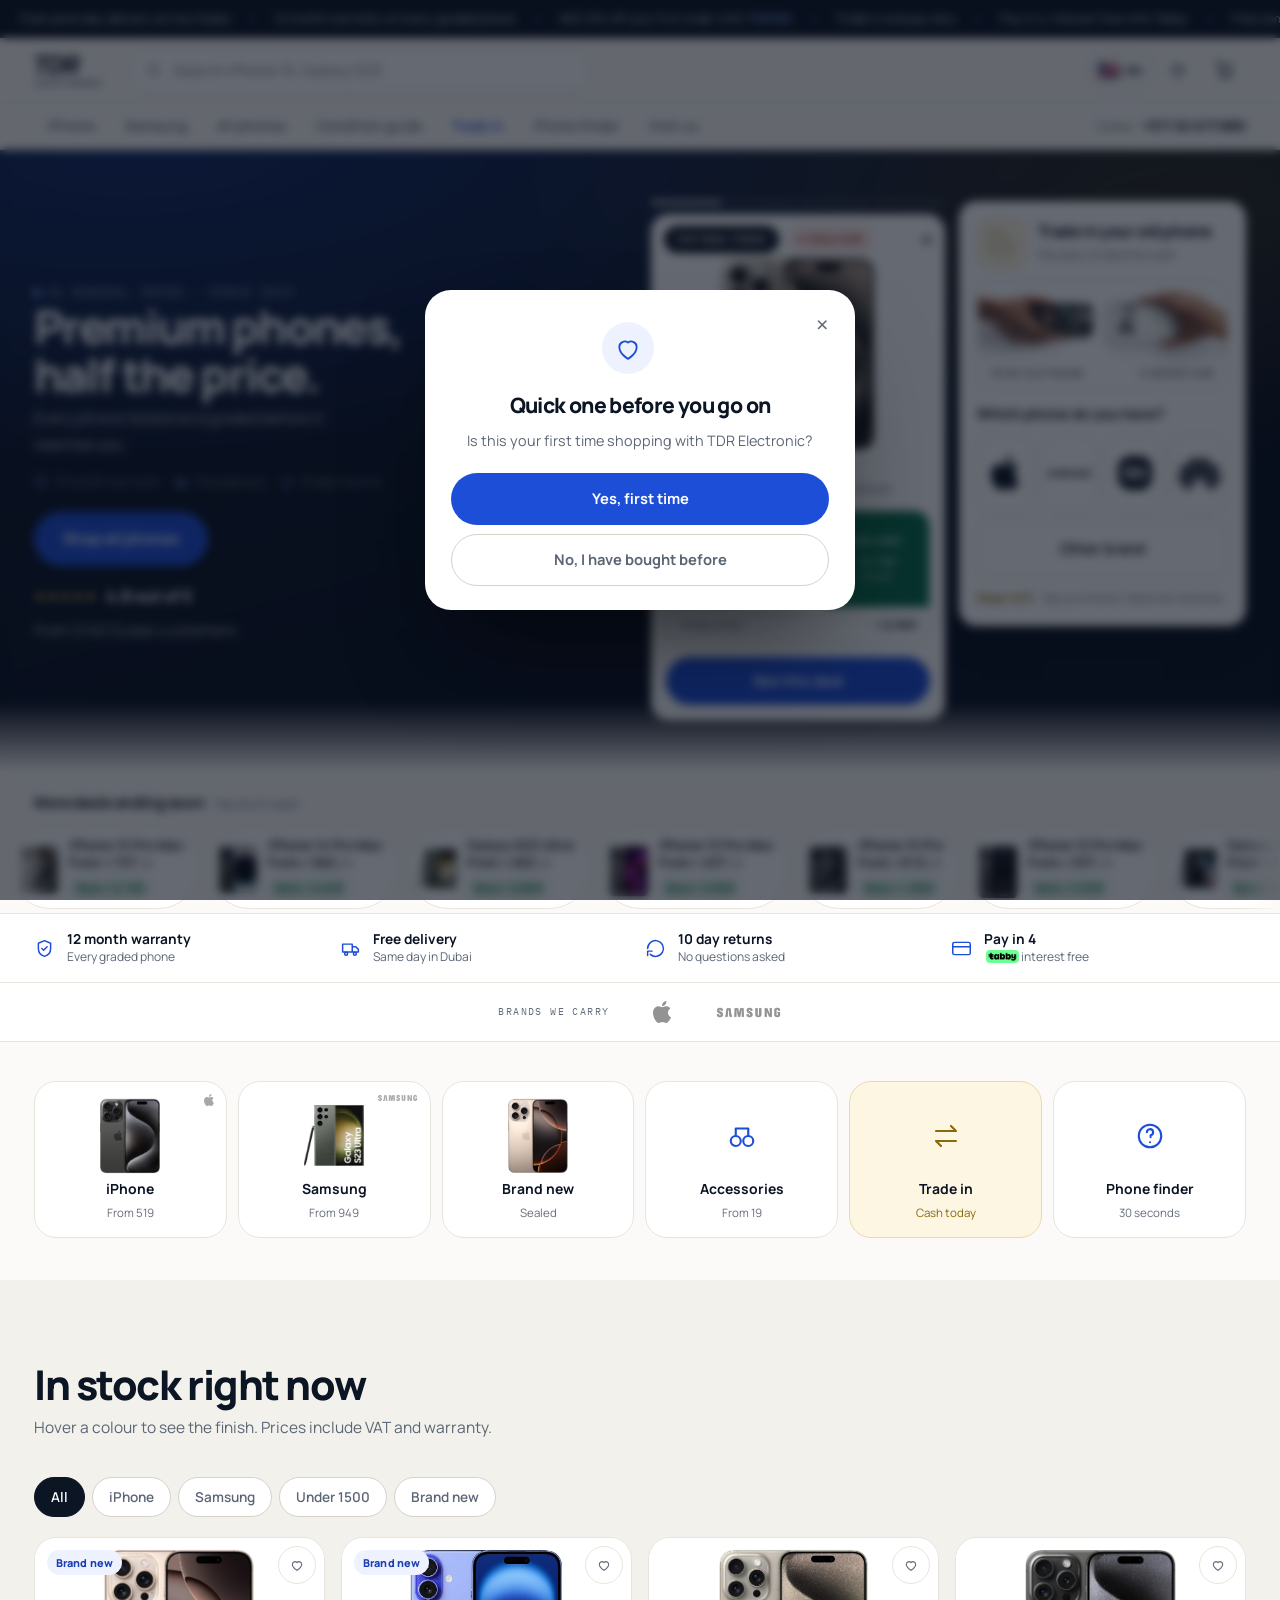
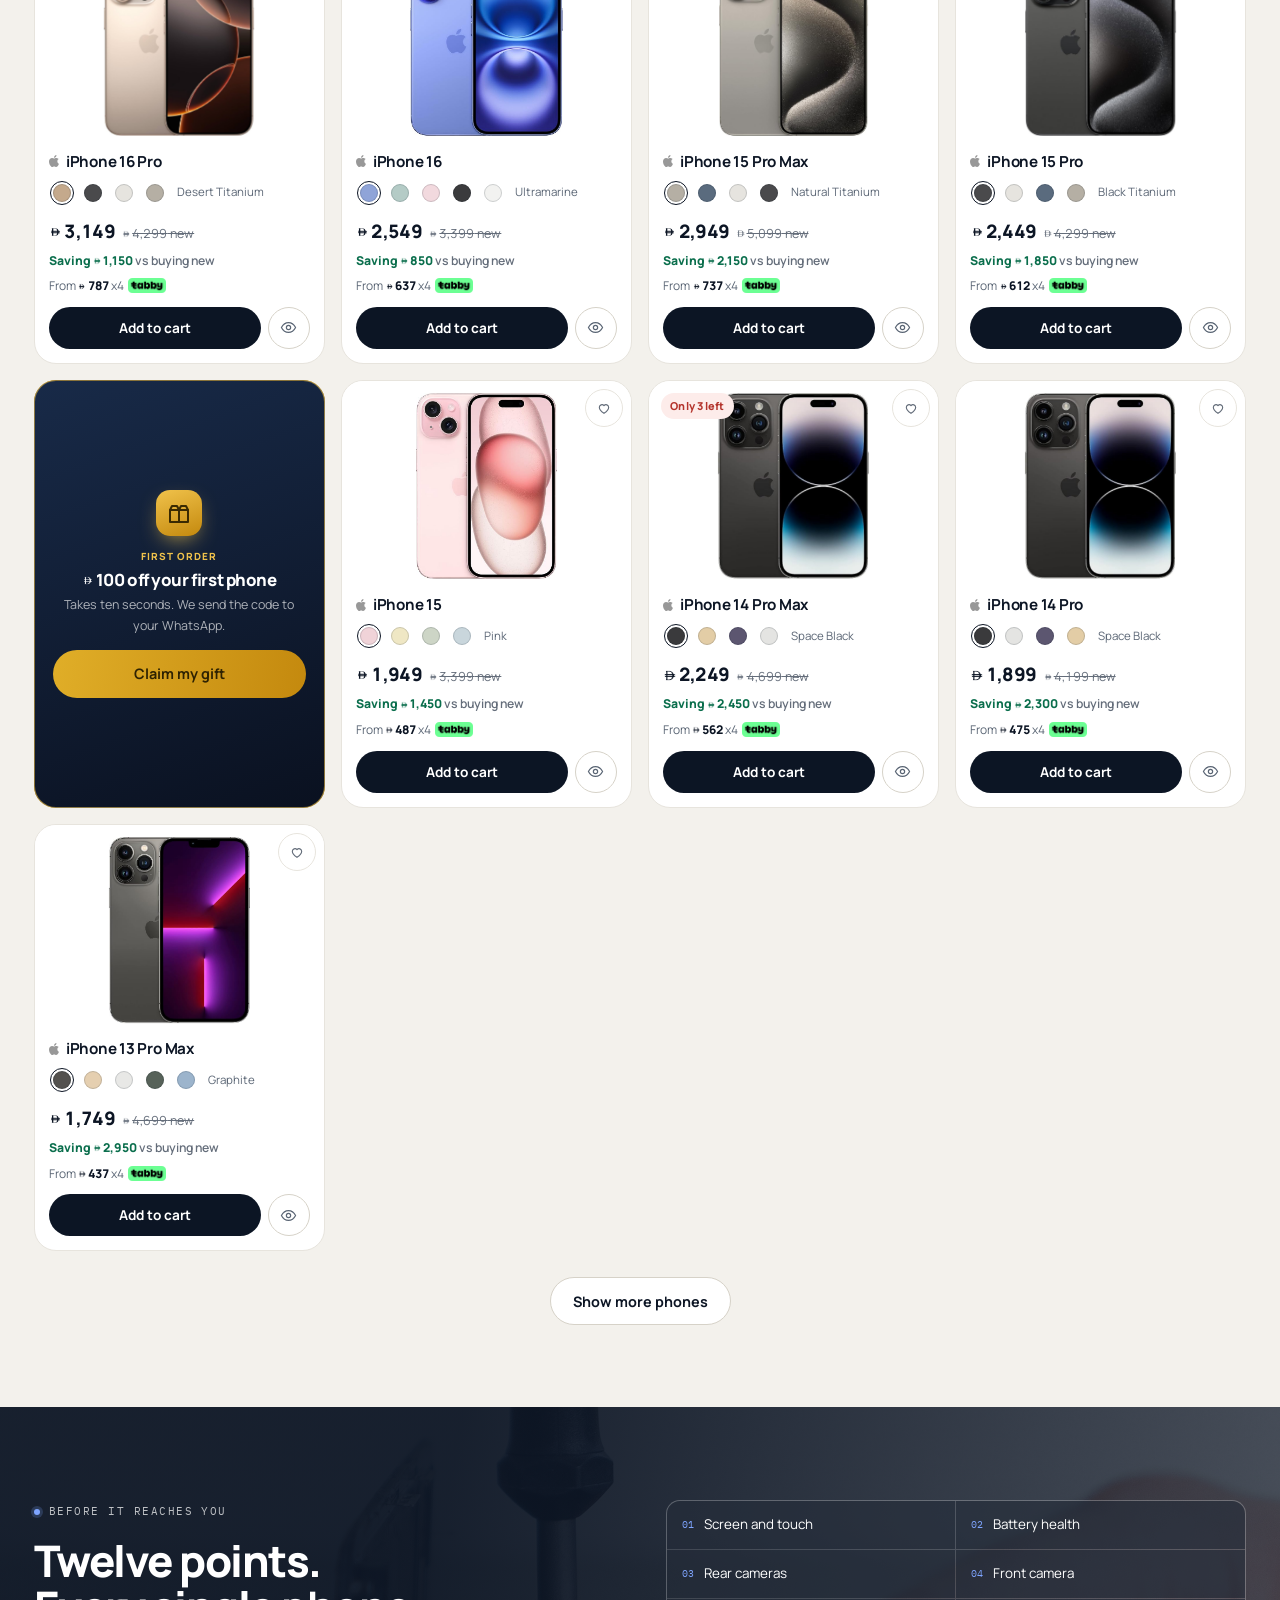
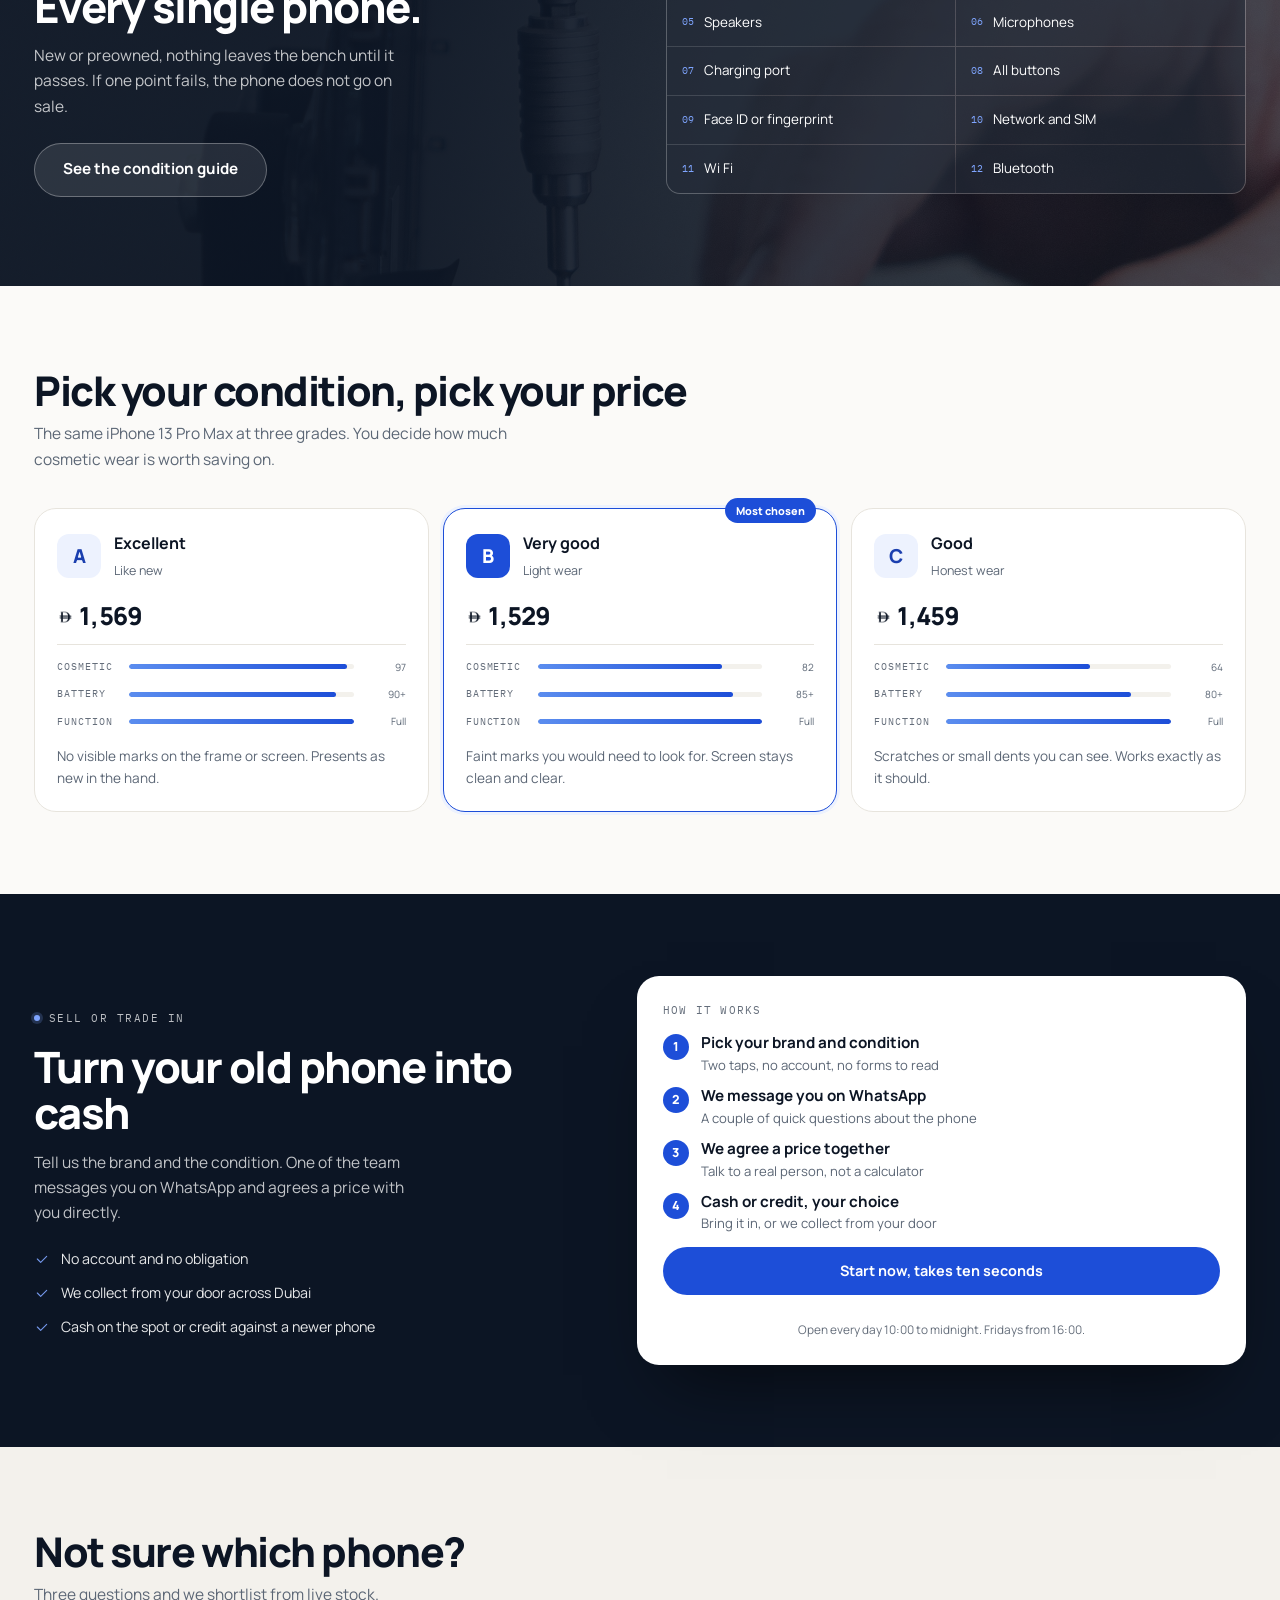
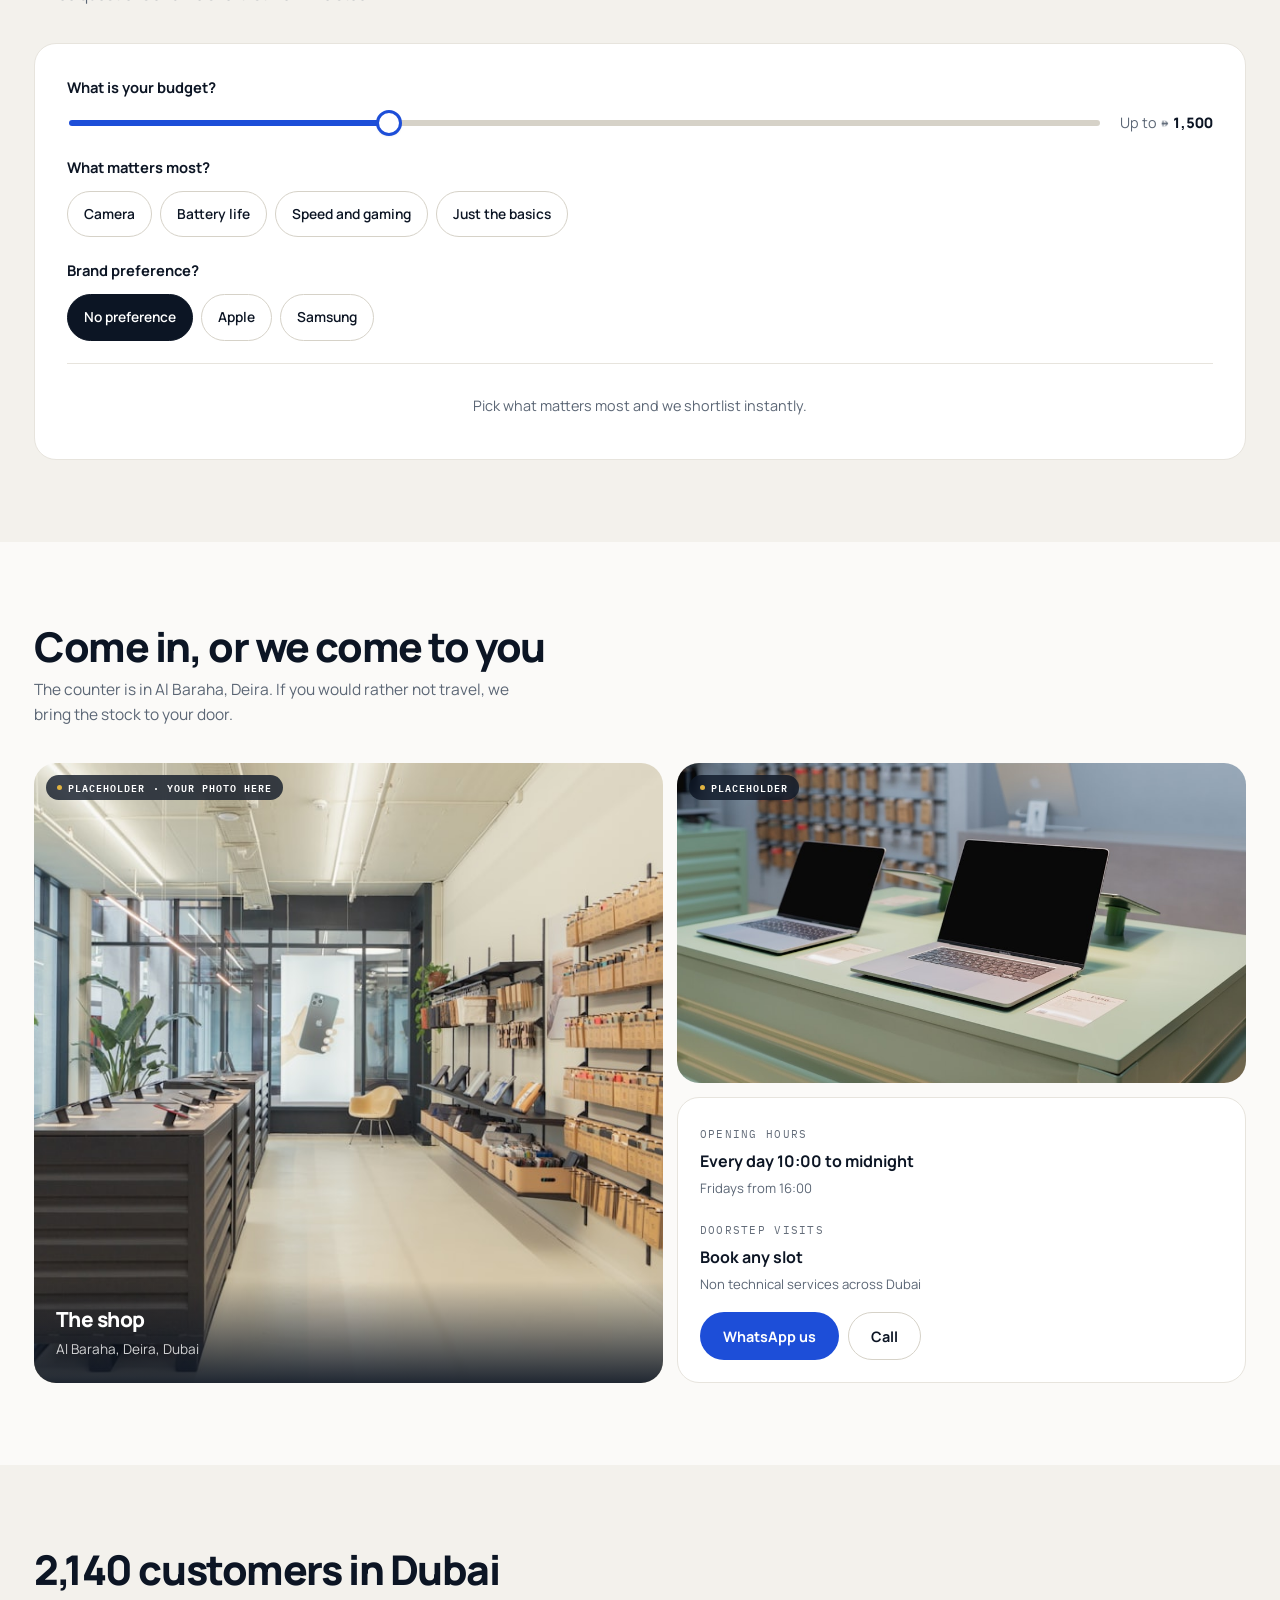
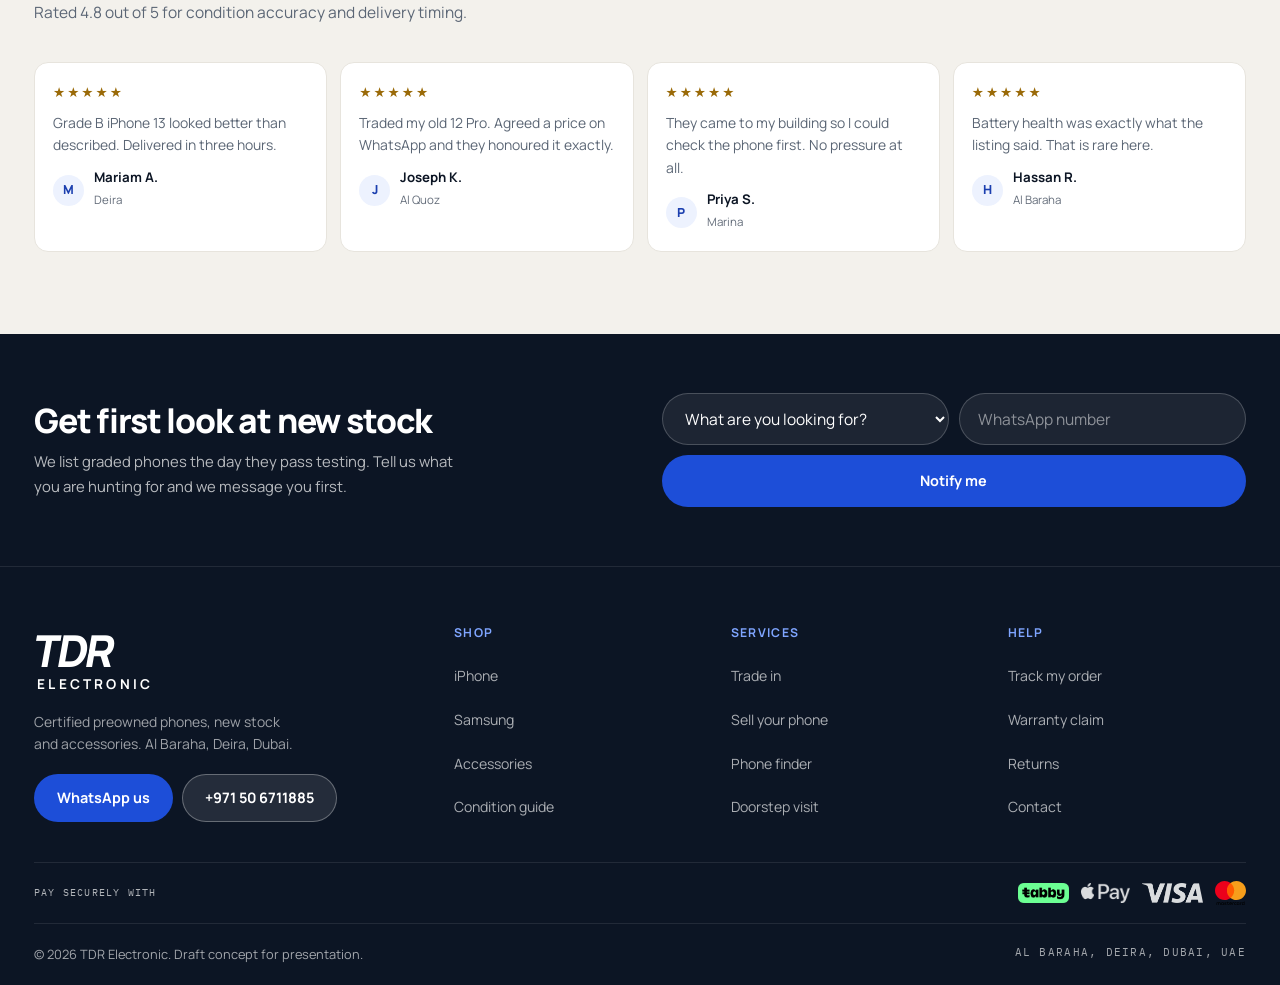
==== commit bd4843ba: "Picker alignment, Urdu in Naskh, RTL motion, welcome prompt, gift reminder - Language picker: flags " ====
--- a/index.html
+++ b/index.html
@@ -328,6 +328,26 @@
     <p class="mono" data-i18n="ft.addr">Al Baraha, Deira, Dubai, UAE</p></div>
 </div></footer>
 
+<!-- standing reminder that a discount is waiting. Sits above the WhatsApp
+     button so it never fouls the cart bar along the bottom. -->
+<button class="gfab" id="gfab" hidden>
+  <i class="gfab__i" aria-hidden="true">
+    <svg viewBox="0 0 24 24"><path d="M3 9h18v12H3z"/><path d="M12 9v12M3 9l2-4h5l2 4 2-4h5l2 4"/></svg>
+  </i>
+  <span class="gfab__t"><b id="gfabAmt"></b><em id="gfabSub"></em></span>
+</button>
+
+<!-- language chooser, shown once a moment after the first visit -->
+<div class="wpop" id="wpop" hidden>
+  <div class="wpop__s"></div>
+  <div class="wpop__b" role="dialog" aria-modal="true" aria-labelledby="wpopT">
+    <button class="wpop__x" id="wpopX" aria-label="Close">&times;</button>
+    <h3 id="wpopT"></h3>
+    <p id="wpopP"></p>
+    <div class="wpop__g" id="wpopG"></div>
+  </div>
+</div>
+
 <a class="wafab" href="https://wa.me/971506711885" target="_blank" rel="noopener" aria-label="WhatsApp us">
   <svg viewBox="0 0 24 24" class="f"><path d="M12 2a10 10 0 0 0-8.6 15l-1.4 5 5.2-1.4A10 10 0 1 0 12 2m0 18a8 8 0 0 1-4.1-1.1l-.3-.2-3 .8.8-2.9-.2-.3A8 8 0 1 1 12 20m4.5-6c-.2-.1-1.4-.7-1.7-.8s-.4-.1-.5.1-.6.8-.8 1-.3.2-.5.1a6.6 6.6 0 0 1-3.3-2.9c-.2-.4 0-.5.1-.7l.4-.4.2-.4v-.4l-.8-1.8c-.2-.5-.4-.4-.5-.4h-.5a.9.9 0 0 0-.7.3 2.8 2.8 0 0 0-.8 2 4.8 4.8 0 0 0 1 2.5 11 11 0 0 0 4.2 3.7c1.5.6 2.1.7 2.9.6a2.5 2.5 0 0 0 1.6-1.2 2 2 0 0 0 .2-1.1z"/></svg>
 </a>
--- a/assets/css/i18n.css
+++ b/assets/css/i18n.css
@@ -23,9 +23,11 @@
 @font-face{font-family:'NotoDeva';src:url('../fonts/hi-700.woff2') format('woff2');
   font-weight:700 900;font-style:normal;font-display:swap}
 
-@font-face{font-family:'NastaliqUrdu';src:url('../fonts/ur-400.woff2') format('woff2');
-  font-weight:400 600;font-style:normal;font-display:swap}
-@font-face{font-family:'NastaliqUrdu';src:url('../fonts/ur-700.woff2') format('woff2');
+@font-face{font-family:'UrduNaskh';src:url('../fonts/ur-n-400.woff2') format('woff2');
+  font-weight:400;font-style:normal;font-display:swap}
+@font-face{font-family:'UrduNaskh';src:url('../fonts/ur-n-600.woff2') format('woff2');
+  font-weight:600;font-style:normal;font-display:swap}
+@font-face{font-family:'UrduNaskh';src:url('../fonts/ur-n-700.woff2') format('woff2');
   font-weight:700 900;font-style:normal;font-display:swap}
 
 /* The Latin family stays first in every stack so digits, model names and the
@@ -38,20 +40,14 @@
 :root[data-lang="hi"] button,:root[data-lang="hi"] select,:root[data-lang="hi"] textarea{
   font-family:var(--f),'NotoDeva',system-ui,sans-serif}
 :root[data-lang="ur"] body,:root[data-lang="ur"] input,
-:root[data-lang="ur"] button,:root[data-lang="ur"] select,:root[data-lang="ur"] textarea{
-  font-family:var(--f),'PlexArabic',system-ui,sans-serif}
-
-/* display face */
-:root[data-lang="ur"] h1,:root[data-lang="ur"] h2,
-:root[data-lang="ur"] .dsl__n,:root[data-lang="ur"] .gtile__in h3,
-:root[data-lang="ur"] .tin2__hd b,:root[data-lang="ur"] .sh h2{
-  font-family:var(--f),'NastaliqUrdu',serif;line-height:1.85;padding-block:.1em}
-
-/* Nastaliq hangs well below the baseline and stacks its words on a slope, so it
-   needs room that a Latin sans does not. Without this every button clips. */
-:root[data-lang="ur"] body{line-height:1.75}
-:root[data-lang="ur"] .btn{min-height:50px;line-height:1.6}
-:root[data-lang="ur"] .eyb{line-height:1.9}
+:root[data-lang="ur"] button,:root[data-lang="ur"] select,:root[data-lang="ur"] textarea,
+:root[data-lang="ur"] h1,:root[data-lang="ur"] h2,:root[data-lang="ur"] h3{
+  font-family:var(--f),'UrduNaskh','PlexArabic',system-ui,sans-serif}
+
+/* Naskh sits on a normal baseline, so the extra room Nastaliq needed is gone. */
+:root[data-lang="ur"] body{line-height:1.6}
+:root[data-lang="ur"] h1{line-height:1.25}
+:root[data-lang="ur"] h2{line-height:1.3}
 
 /* Devanagari sits taller than Latin and its matras need a little headroom. */
 :root[data-lang="hi"] body{line-height:1.7}
@@ -212,8 +208,8 @@
 .tin2__chosen[data-b="other"] i{display:none}
 
 /* ============ language switcher: flags ============ */
-.lang__b .fl{width:22px;height:15px;border-radius:3px;object-fit:cover;
-  box-shadow:0 0 0 1px rgba(0,0,0,.08);display:block}
+.lang__b .lgf{width:22px;height:15px;border-radius:3px;object-fit:cover;display:block;
+  box-shadow:0 0 0 1px rgba(12,21,36,.22)}
 .lang__b svg{display:none}
 
 
@@ -254,31 +250,126 @@
    itself never mirrors with the page: a picker that flips its own layout looks
    broken rather than localised.
 
-   The names are set in Naskh, not Nastaliq, for the same reason the rest of the
-   small text is: this is a 14px UI label, not display type. It also keeps all
-   four rows at one height. */
+   Every name is set in the same Naskh stack, which keeps all four rows one
+   height. */
 .lang__m{direction:ltr;padding:6px;min-width:184px}
+/* Flex, not grid. A grid track would not vertically centre the flag image: it
+   sat flush to the top of its track while the name and code centred correctly.
+   Flexbox centres a replaced element reliably. */
 .lang__m button{
-  display:grid;grid-template-columns:26px 1fr auto;align-items:center;gap:12px;
-  width:100%;min-height:42px;padding:8px 11px;
+  display:flex;align-items:center;gap:12px;
+  width:100%;min-height:46px;padding:9px 11px;
   border:0;border-radius:10px;background:transparent;cursor:pointer;
   direction:ltr;text-align:left}
 .lang__m button:hover{background:var(--paper)}
 .lang__m button.on{background:var(--blue-t)}
 
-.lang__m .fl{width:26px;height:18px;border-radius:3px;object-fit:cover;
-  box-shadow:0 0 0 1px rgba(0,0,0,.09);display:block}
-
+/* Named .lgf, not .fl: style.css already uses .fl for the product filter chip
+   row, and its margin-bottom:18px was landing on every flag image. That is what
+   pushed the flags 9px above their row. Second class collision in this project,
+   after .sh. */
+.lang__m .lgf{flex:0 0 26px;width:26px;height:18px;border-radius:3px;object-fit:cover;display:block;
+  /* several of these flags carry white at the edge, which vanishes against the
+     menu and makes them read as different sizes. A real outline gives each one
+     visible bounds. */
+  box-shadow:0 0 0 1px rgba(12,21,36,.22)}
+
+/* Arabic, Devanagari and Urdu faces place their ink lower in the line box than
+   Latin does, so centring the boxes still leaves the names sitting low against
+   the flags. A line box that hugs the em height removes most of that difference,
+   and the cell centres what is left. */
 .lang__m button b{
-  font-family:var(--f),'PlexArabic','NotoDeva',system-ui,sans-serif;
-  font-size:.92rem;font-weight:600;line-height:1.3;
+  flex:1;min-width:0;
+  font-family:var(--f),'PlexArabic','UrduNaskh','NotoDeva',system-ui,sans-serif;
+  font-size:.92rem;font-weight:600;line-height:1.1;
   color:var(--ink);text-align:left;unicode-bidi:isolate;
   white-space:nowrap;overflow:hidden;text-overflow:ellipsis}
 .lang__m button.on b{color:var(--blue)}
 
 .lang__m button span{
   font-family:var(--m);font-size:.64rem;font-weight:700;letter-spacing:.09em;
-  text-transform:uppercase;color:var(--ink3);justify-self:end}
+  text-transform:uppercase;color:var(--ink3);flex:0 0 auto}
 .lang__m button.on span{color:var(--blue)}
 
 @media (max-width:560px){ .lang__m{min-width:180px} }
+
+
+/* ============ direction aware motion ============ */
+
+/* Marquees run toward the reading direction. Leaving them scrolling left in an
+   RTL page makes the content appear to arrive backwards. */
+@keyframes oslide-rtl{to{transform:translateX(50%)}}
+@keyframes mq-rtl{to{transform:translateX(50%)}}
+[dir="rtl"] .orail__t{animation-name:oslide-rtl}
+[dir="rtl"] .anno__t{animation-name:mq-rtl}
+
+/* Previous and next swap sides, so the control the visitor reads as "forward"
+   is the one that advances. */
+[dir="rtl"] .deal__nv--p{left:auto;right:-14px}
+[dir="rtl"] .deal__nv--n{right:auto;left:-14px}
+
+
+/* ============ welcome language chooser ============
+   Shown a beat after load, not instantly, so the visitor sees what the shop is
+   before being asked anything. Once only: an explicit choice is remembered and
+   the prompt never returns. */
+/* A display value in a class rule beats the browser default [hidden]{display:none},
+   so both of these have to opt back out explicitly or they render while hidden. */
+.wpop[hidden],.gfab[hidden]{display:none}
+.wpop{position:fixed;inset:0;z-index:200;display:grid;place-items:center;padding:20px}
+.wpop__s{position:absolute;inset:0;background:rgba(12,21,36,.62);backdrop-filter:blur(3px);
+  animation:wfade .28s var(--e) both}
+.wpop__b{position:relative;width:min(340px,100%);background:#fff;border-radius:22px;
+  padding:26px 22px 20px;box-shadow:0 40px 90px -25px rgba(0,0,0,.55);text-align:center;
+  animation:wrise .34s var(--e) both}
+@keyframes wfade{from{opacity:0}}
+@keyframes wrise{from{opacity:0;transform:translateY(14px) scale(.97)}}
+.wpop__x{position:absolute;top:10px;inset-inline-end:12px;width:30px;height:30px;border:0;
+  border-radius:99px;background:transparent;color:var(--ink3);font-size:22px;line-height:1;cursor:pointer}
+.wpop__x:hover{background:var(--paper);color:var(--ink)}
+.wpop__b h3{margin:0 0 5px;font-size:1.22rem;font-weight:800;letter-spacing:-.02em}
+.wpop__b p{margin:0 0 16px;font-size:.88rem;color:var(--ink2);line-height:1.45}
+.wpop__g{display:grid;grid-template-columns:1fr 1fr;gap:9px}
+.wpop__g button{display:flex;align-items:center;gap:10px;padding:11px 12px;
+  border:1.5px solid var(--line2);border-radius:14px;background:#fff;cursor:pointer;
+  transition:.2s var(--e);direction:ltr;text-align:left}
+.wpop__g button:hover{border-color:var(--blue);background:var(--blue-t)}
+.wpop__g .lgf{flex:0 0 26px;width:26px;height:18px;border-radius:3px;object-fit:cover;
+  display:block;box-shadow:0 0 0 1px rgba(12,21,36,.22)}
+.wpop__g b{flex:1;min-width:0;font-size:.88rem;font-weight:700;color:var(--ink);
+  unicode-bidi:isolate;white-space:nowrap;overflow:hidden;text-overflow:ellipsis}
+
+/* ============ standing gift reminder ============
+   Bottom right, stacked above the WhatsApp button, so the cart bar along the
+   bottom is never touched. */
+.gfab{position:fixed;right:16px;bottom:80px;z-index:68;
+  display:flex;align-items:center;gap:9px;padding:8px 14px 8px 10px;
+  border:0;border-radius:99px;cursor:pointer;
+  background:linear-gradient(135deg,#E0B341,#C8901C);color:#2A1E05;
+  box-shadow:0 10px 26px -8px rgba(200,144,28,.75);
+  animation:gpulse 2.6s ease-out infinite}
+body.has-bar .gfab{bottom:144px}
+.gfab__i{display:grid;place-items:center;width:26px;height:26px;border-radius:99px;
+  background:rgba(255,255,255,.4)}
+.gfab__i svg{width:15px;height:15px;fill:none;stroke:#2A1E05;stroke-width:1.9;
+  stroke-linejoin:round}
+.gfab__t{display:flex;flex-direction:column;align-items:flex-start;line-height:1.15}
+.gfab__t b{font-size:.84rem;font-weight:800;letter-spacing:-.01em;white-space:nowrap}
+.gfab__t em{font-style:normal;font-size:.64rem;font-weight:700;opacity:.72;
+  letter-spacing:.06em;text-transform:uppercase;white-space:nowrap}
+@keyframes gpulse{
+  0%{box-shadow:0 10px 26px -8px rgba(200,144,28,.75),0 0 0 0 rgba(224,179,65,.55)}
+  70%{box-shadow:0 10px 26px -8px rgba(200,144,28,.75),0 0 0 13px rgba(224,179,65,0)}
+  100%{box-shadow:0 10px 26px -8px rgba(200,144,28,.75),0 0 0 0 rgba(224,179,65,0)}
+}
+[dir="rtl"] .gfab{right:auto;left:16px}
+[dir="rtl"] .gfab__t{align-items:flex-end}
+@media(max-width:560px){
+  .gfab{right:12px;bottom:78px;padding:7px 12px 7px 9px}
+  body.has-bar .gfab{bottom:calc(var(--sbar-h) + 72px)}
+  [dir="rtl"] .gfab{left:12px}
+}
+@media(prefers-reduced-motion:reduce){
+  .gfab{animation:none}
+  .wpop__s,.wpop__b{animation:none}
+}
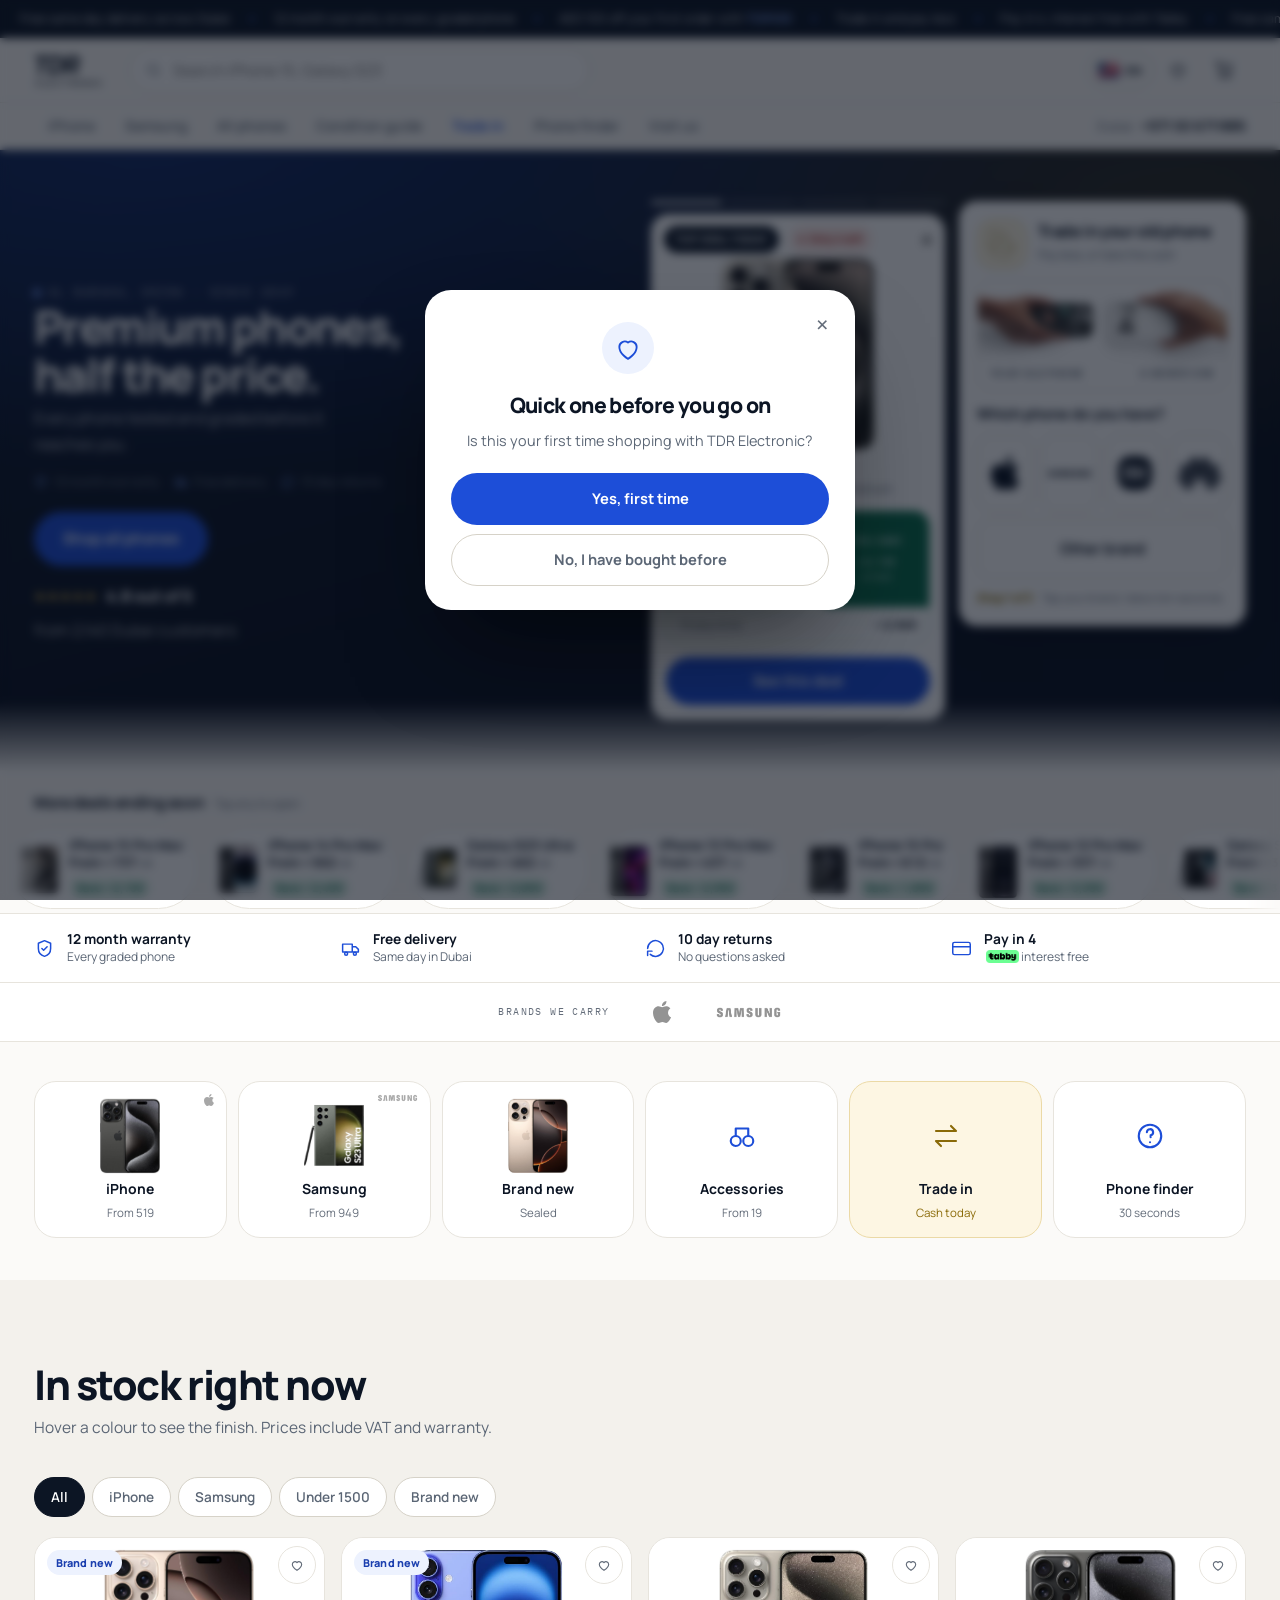
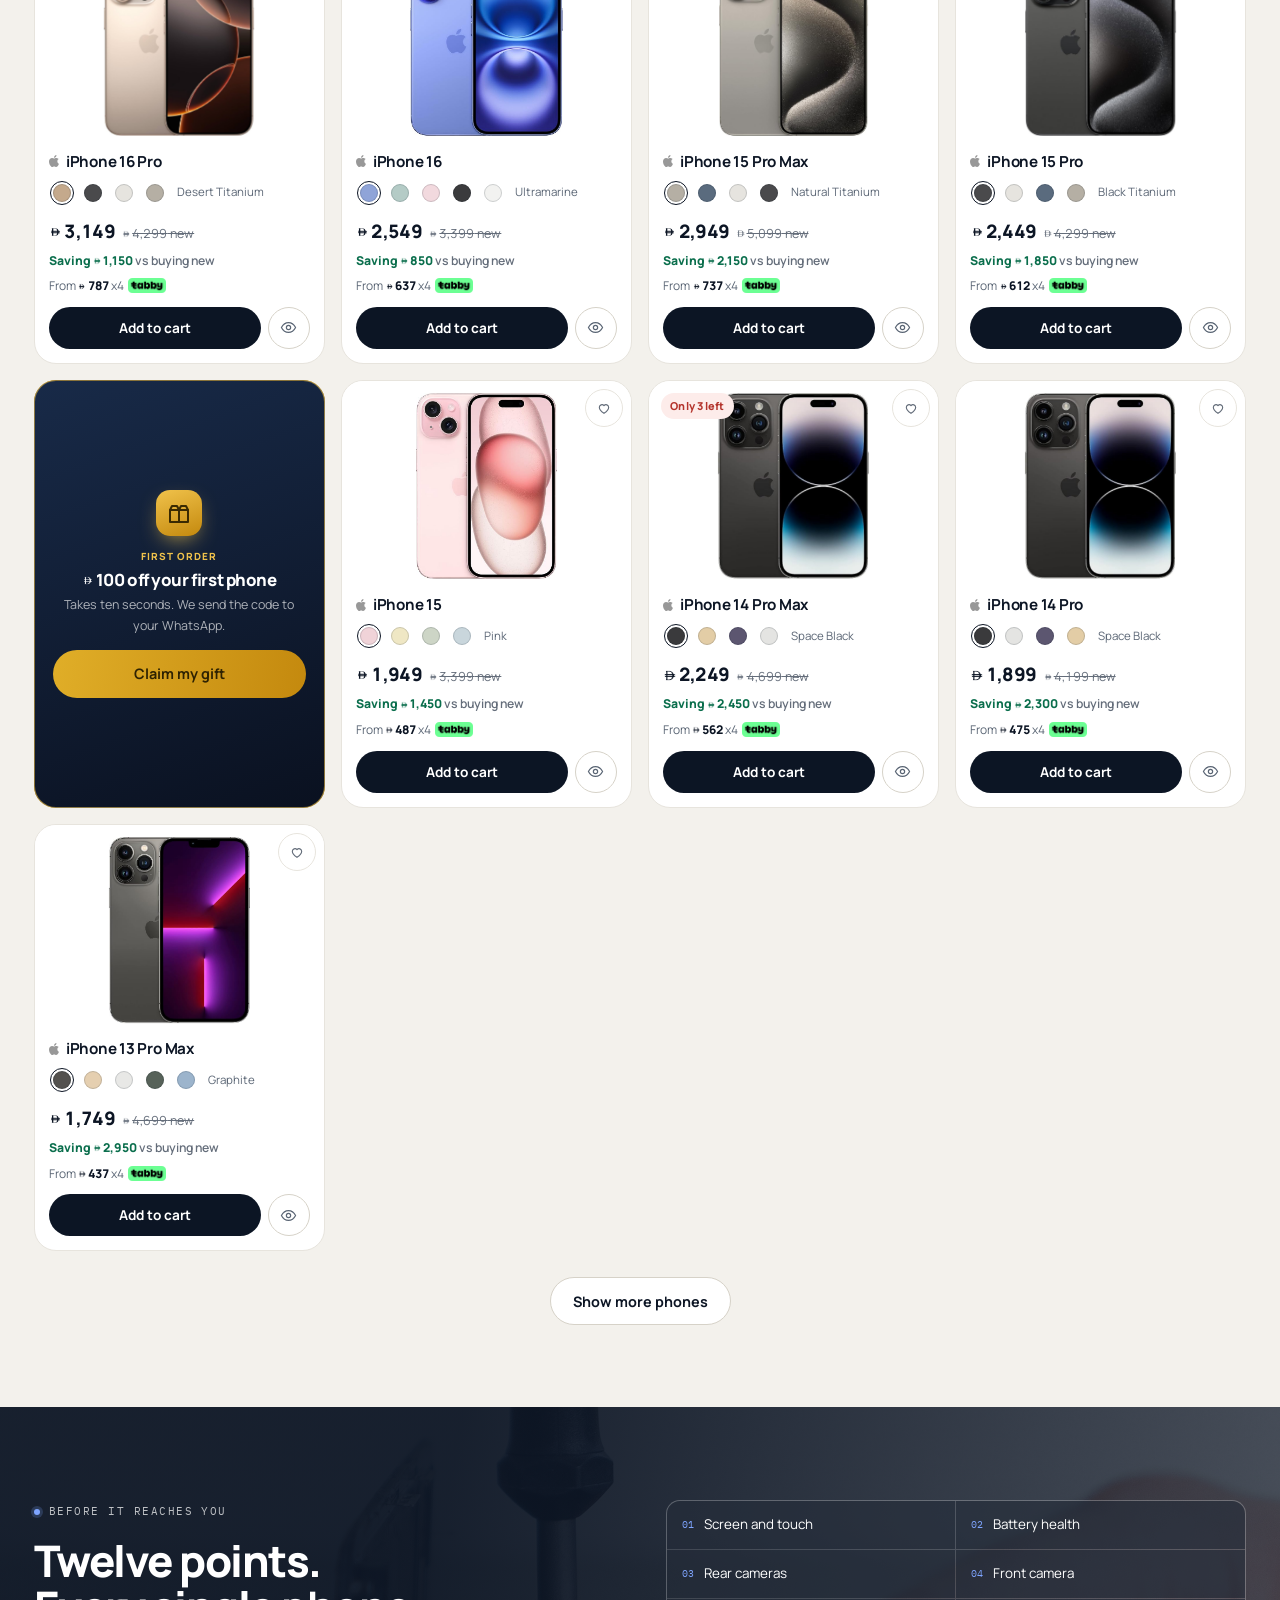
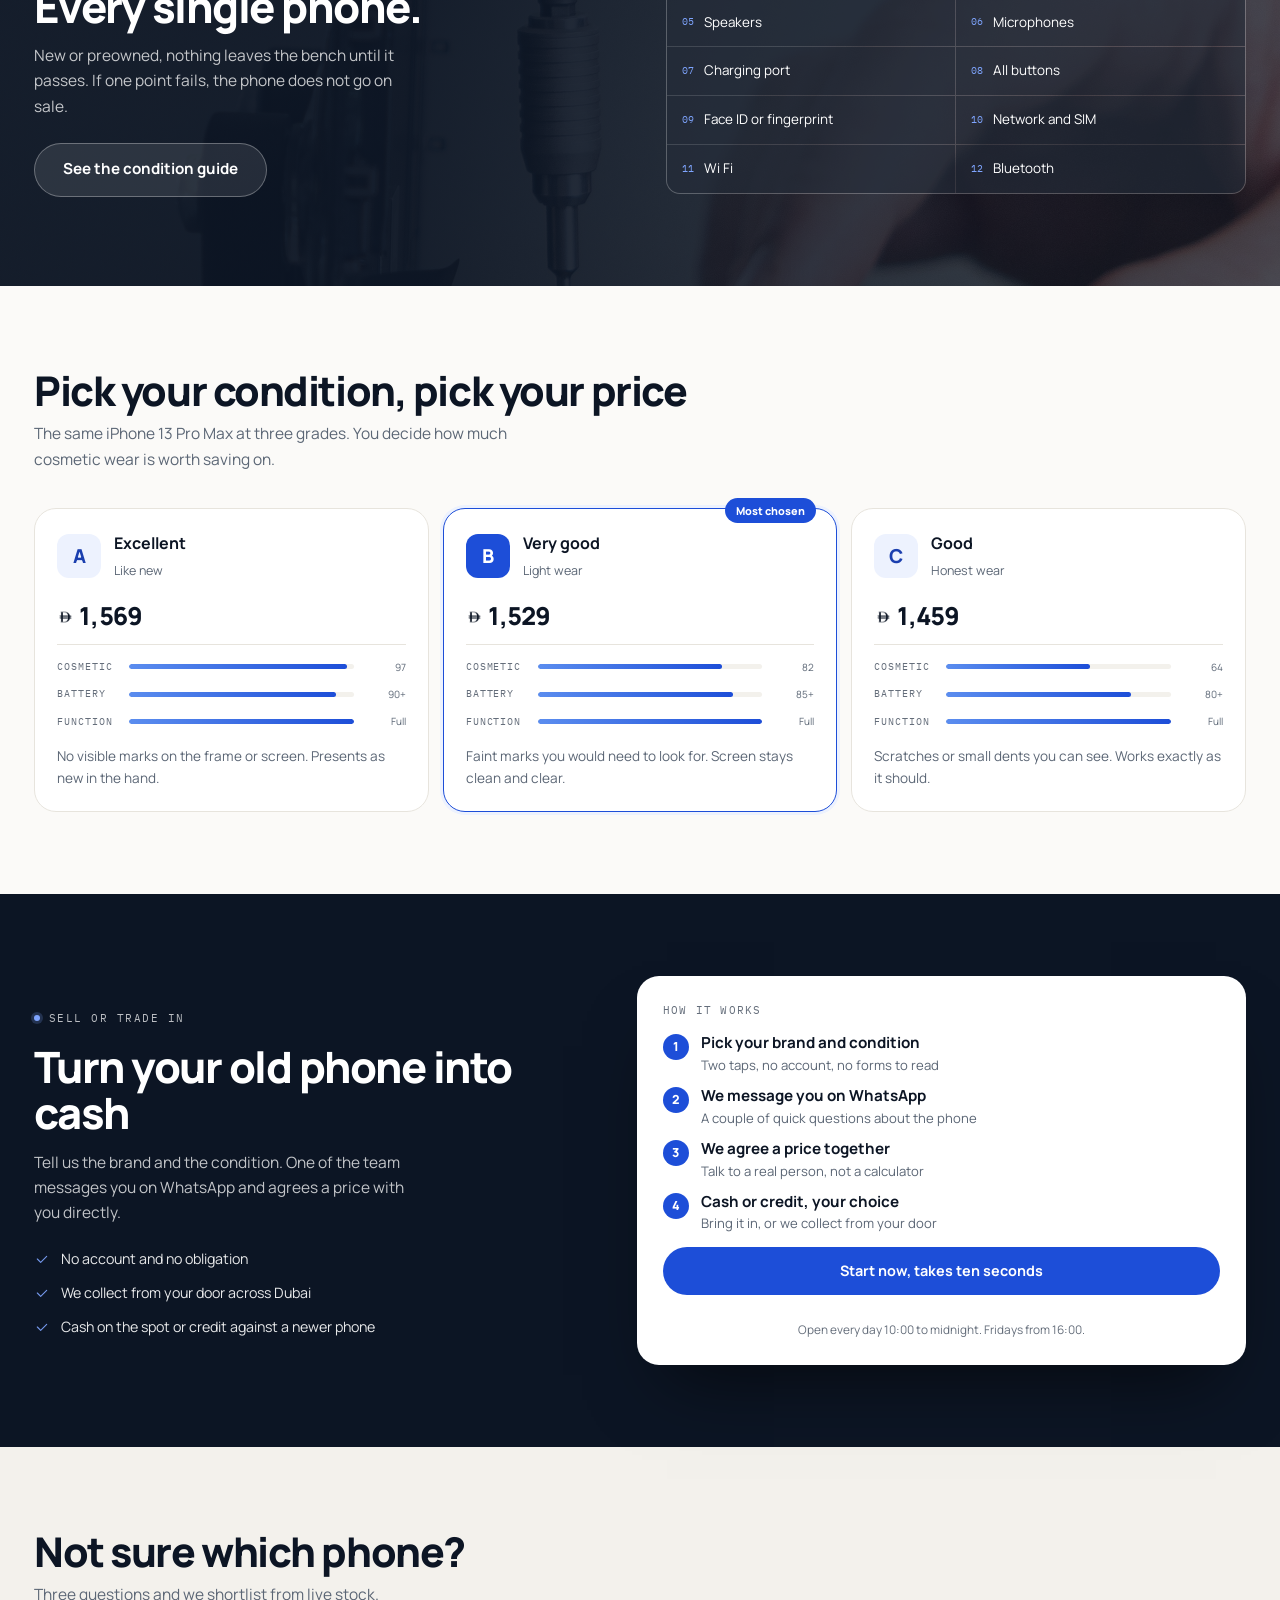
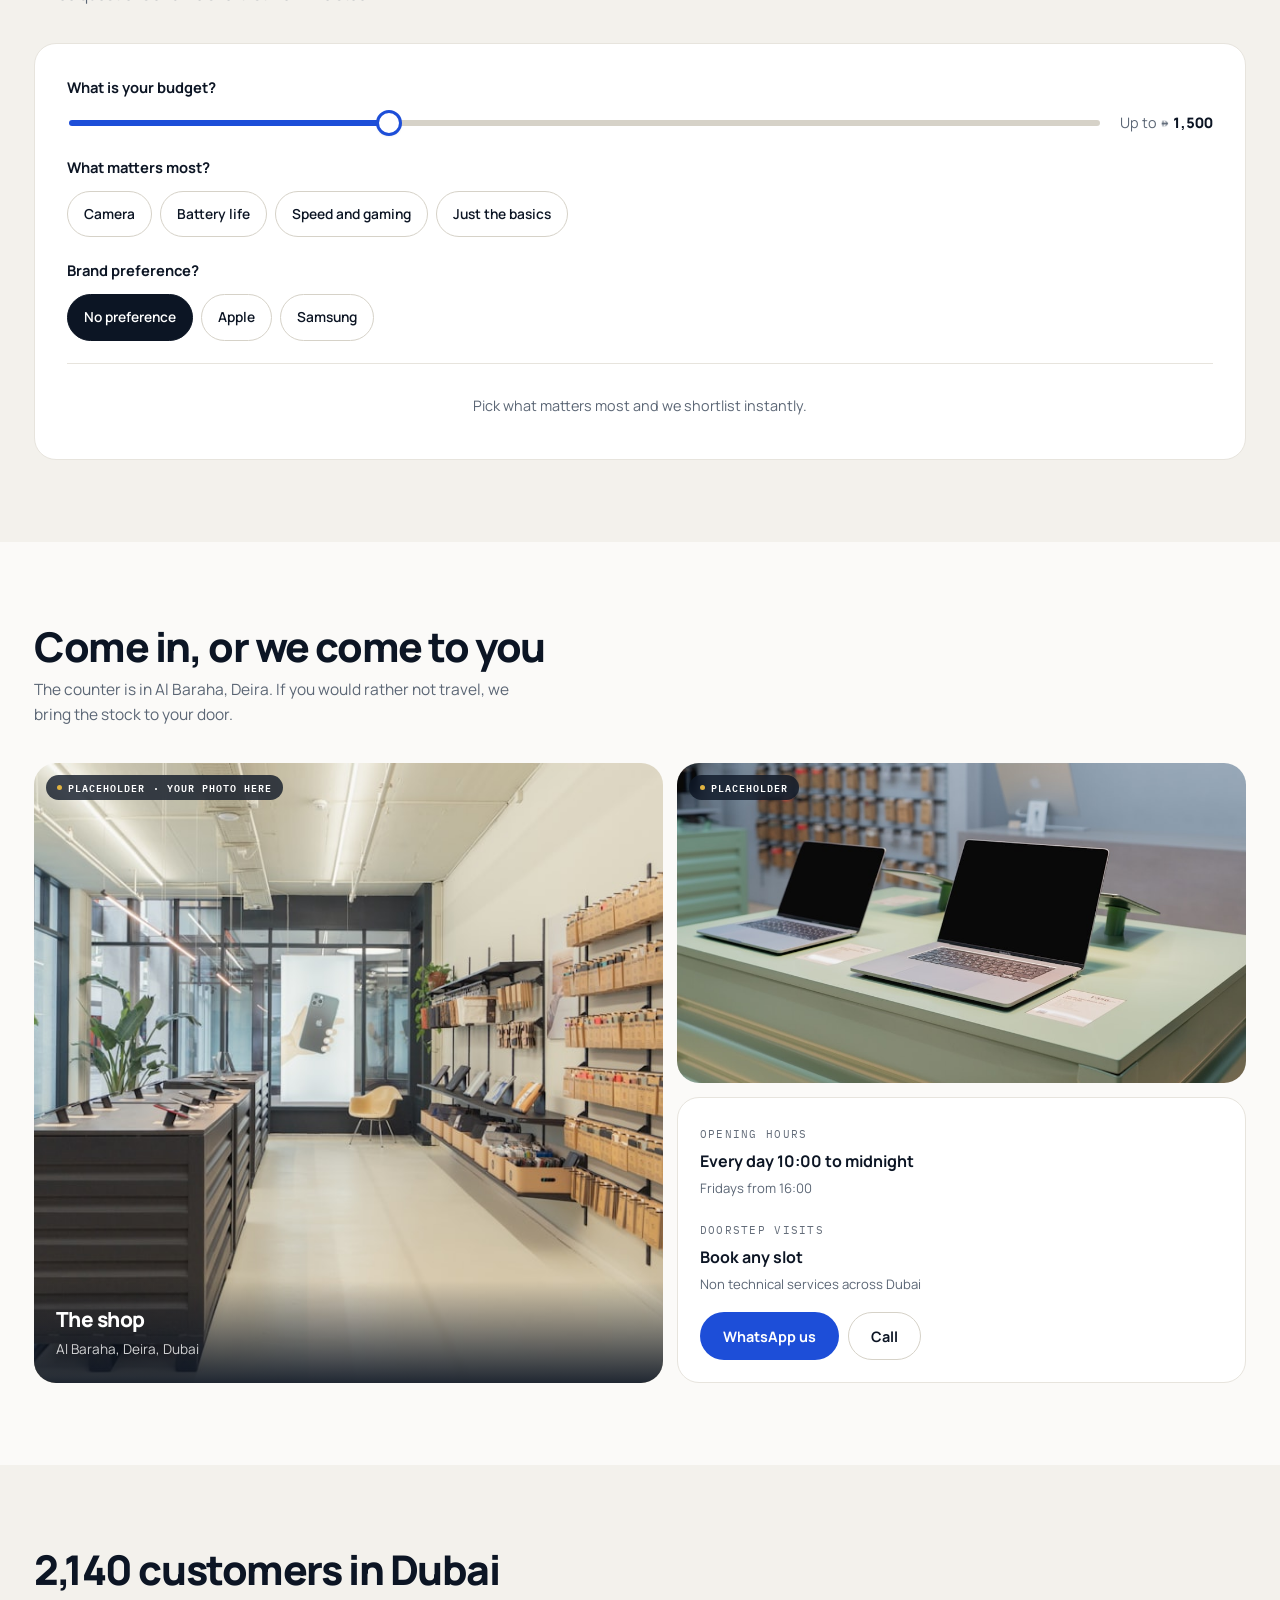
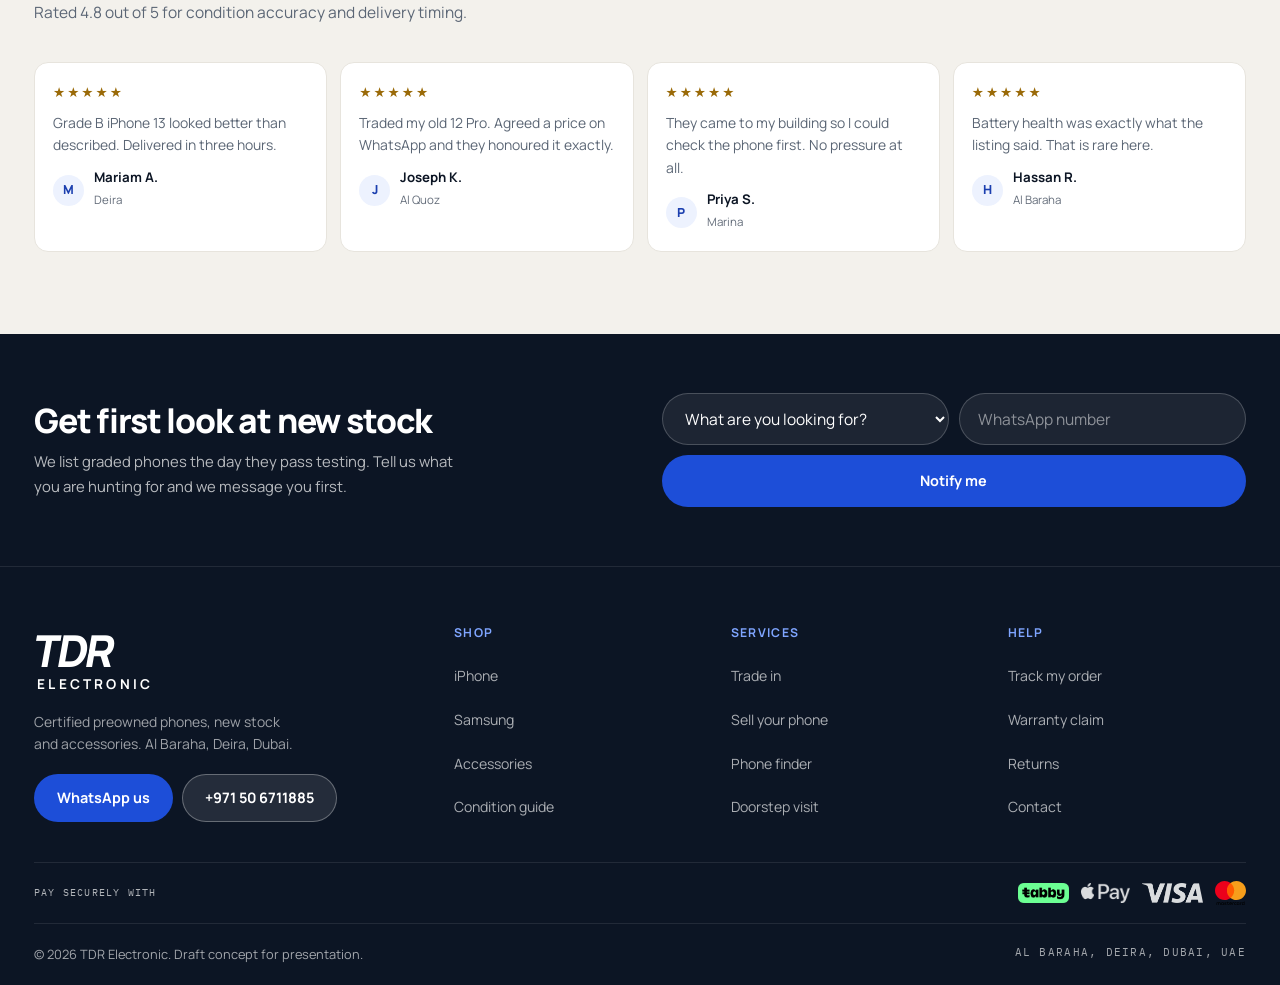
==== commit e2033a14: "Fix stale asset caching, gate the gift prompt behind two refusals The cache policy was mine and it w" ====
--- a/index.html
+++ b/index.html
@@ -11,10 +11,10 @@
 <link rel="preconnect" href="https://fonts.googleapis.com">
 <link rel="preconnect" href="https://fonts.gstatic.com" crossorigin>
 <link href="https://fonts.googleapis.com/css2?family=Manrope:wght@400;500;600;700;800&family=IBM+Plex+Mono:wght@400;500&display=swap" rel="stylesheet">
-<link rel="stylesheet" href="assets/css/style.css">
-<link rel="stylesheet" href="assets/css/v5.css">
-<link rel="stylesheet" href="assets/css/v6.css">
-<link rel="stylesheet" href="assets/css/i18n.css">
+<link rel="stylesheet" href="assets/css/style.css?v=10">
+<link rel="stylesheet" href="assets/css/v5.css?v=10">
+<link rel="stylesheet" href="assets/css/v6.css?v=10">
+<link rel="stylesheet" href="assets/css/i18n.css?v=10">
 </head>
 <body>
 
@@ -383,7 +383,7 @@
 </div>
 
 <div class="tst" id="toasts"></div>
-<script src="assets/js/i18n.js"></script>
-<script src="assets/js/main.js" defer></script>
+<script src="assets/js/i18n.js?v=10"></script>
+<script src="assets/js/main.js?v=10" defer></script>
 </body>
 </html>
